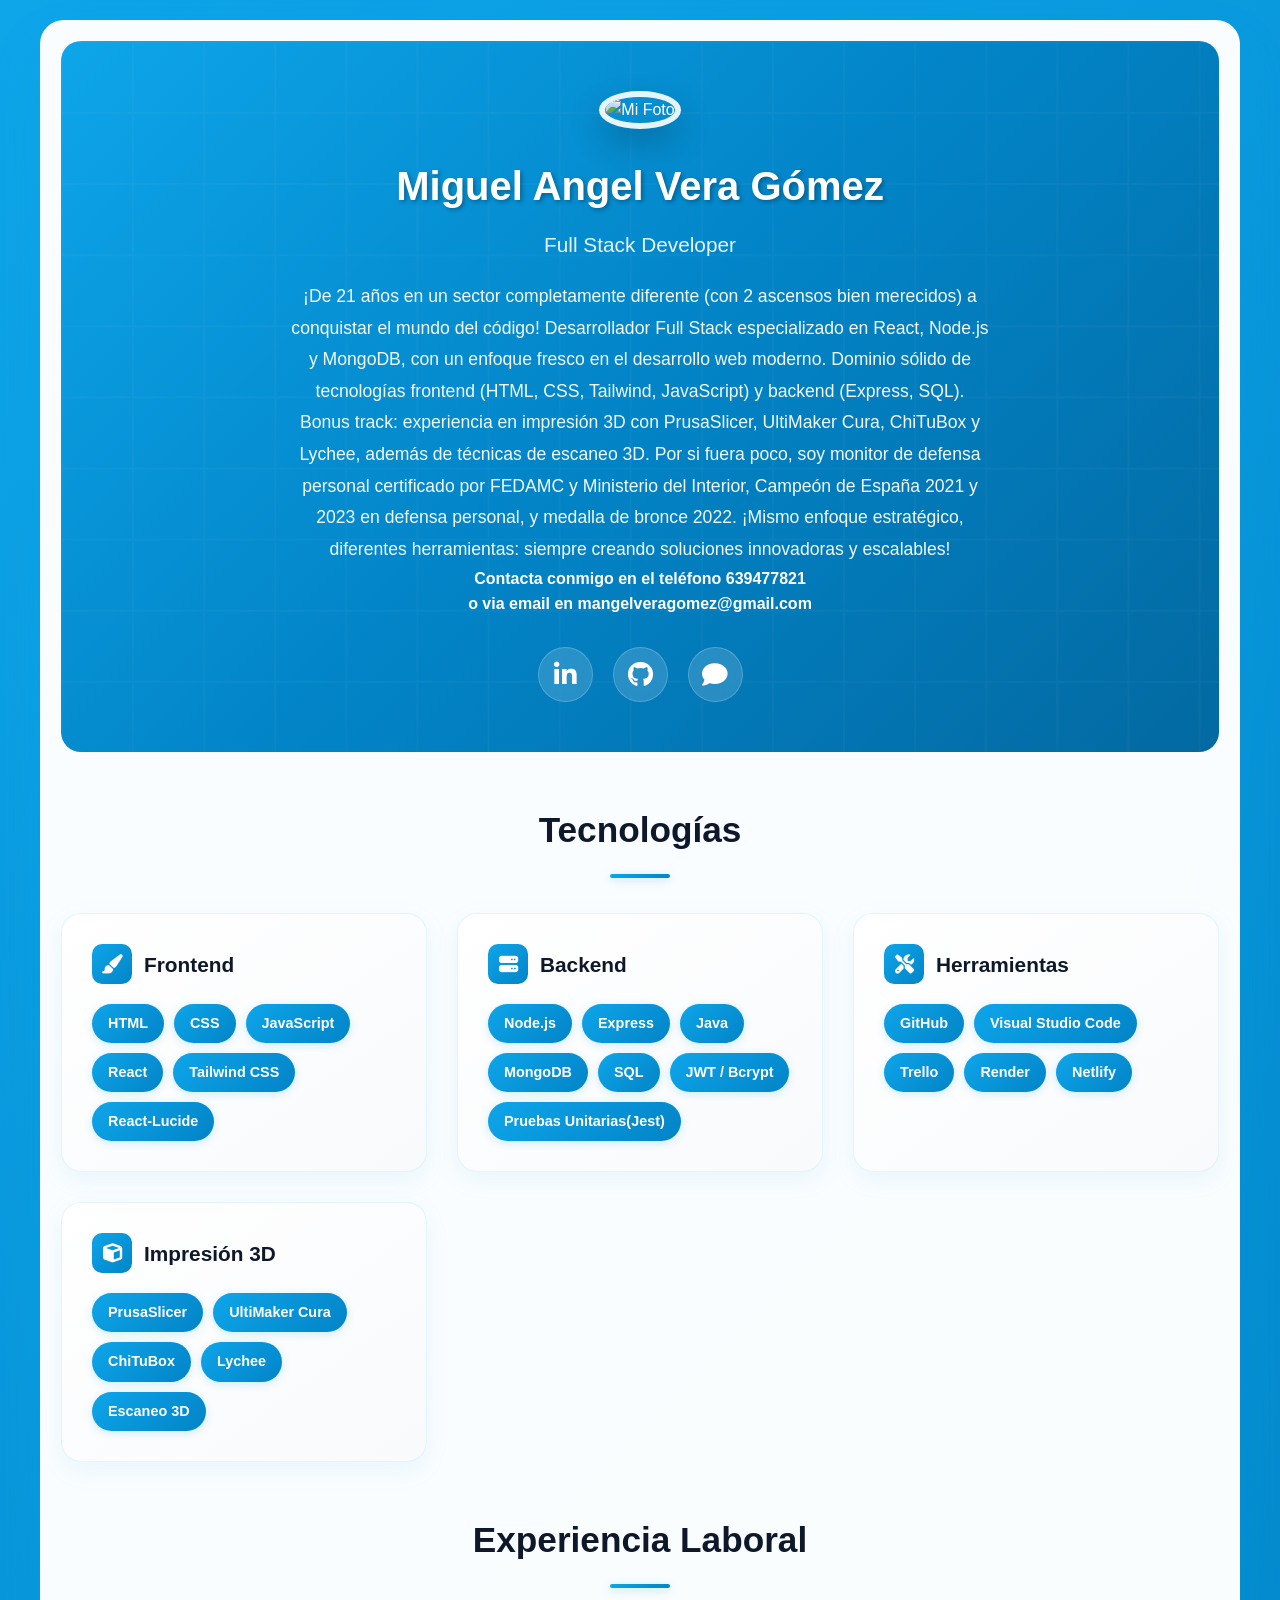
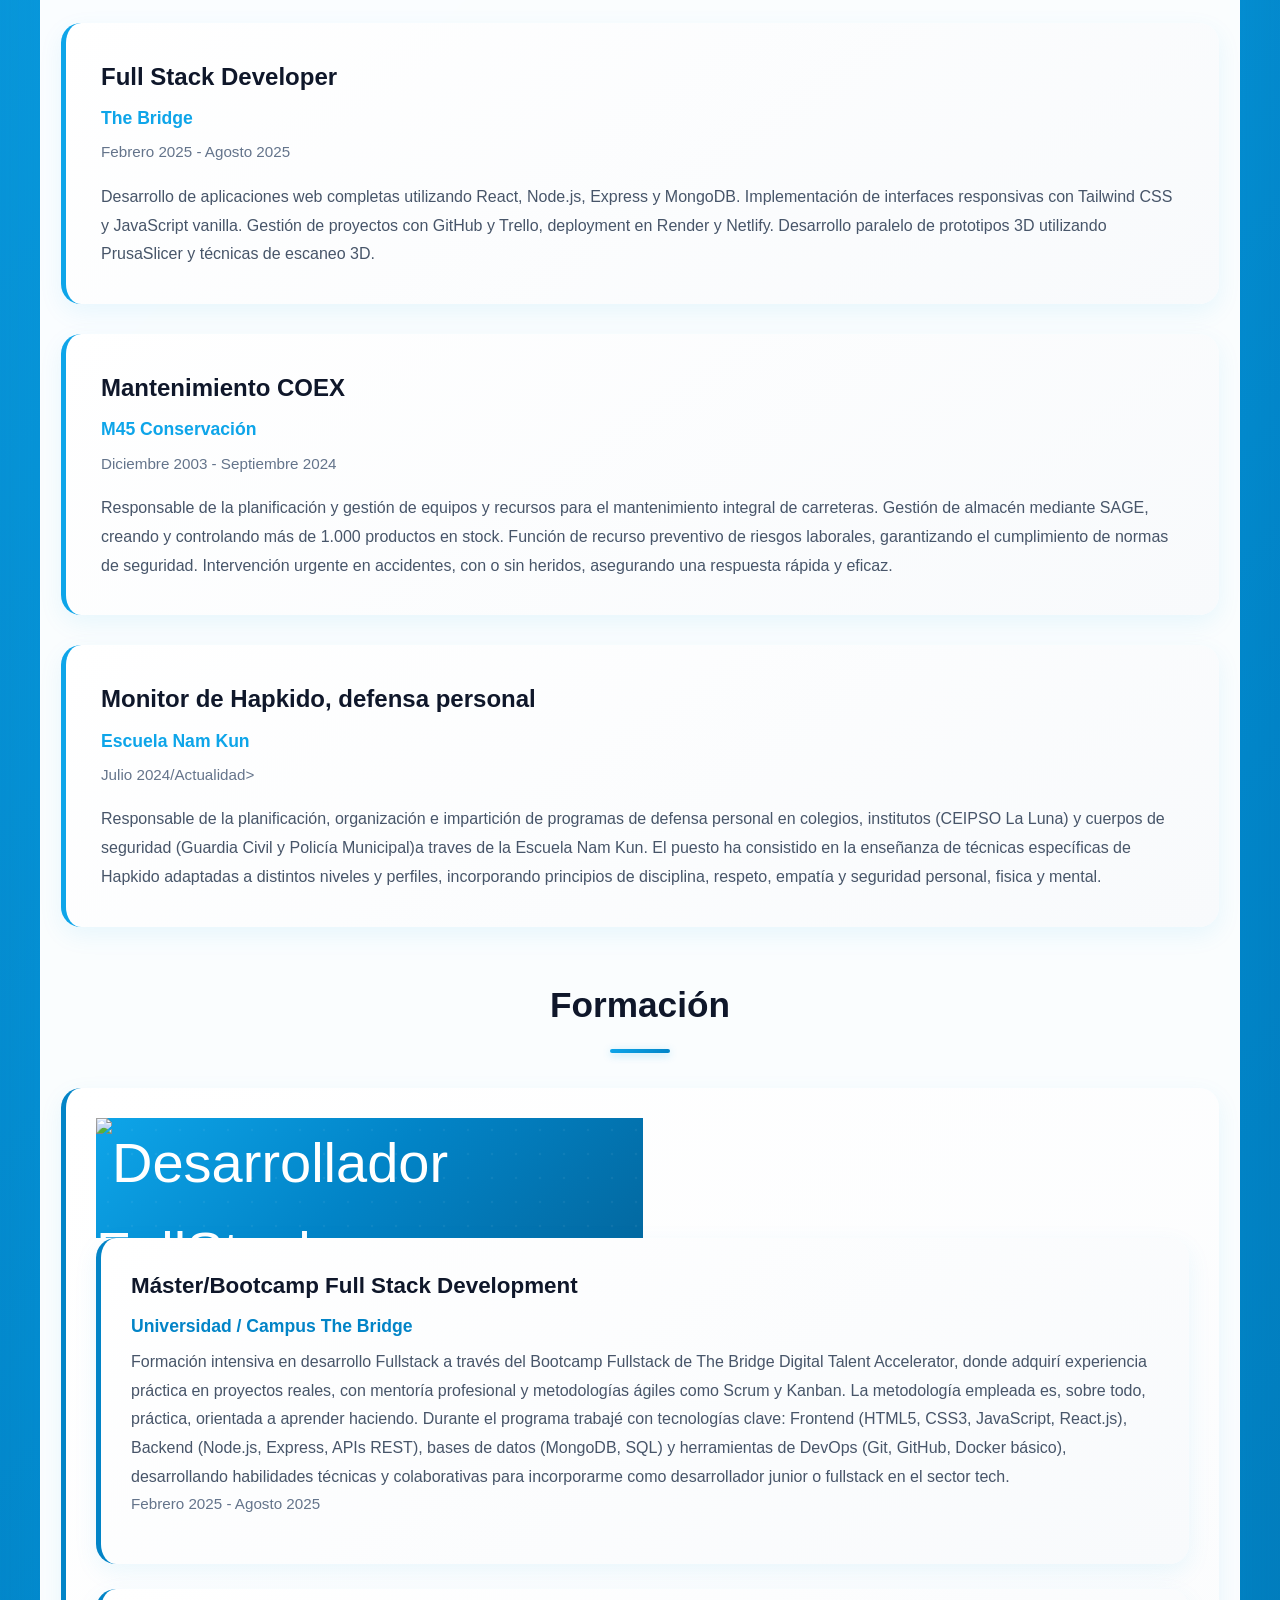
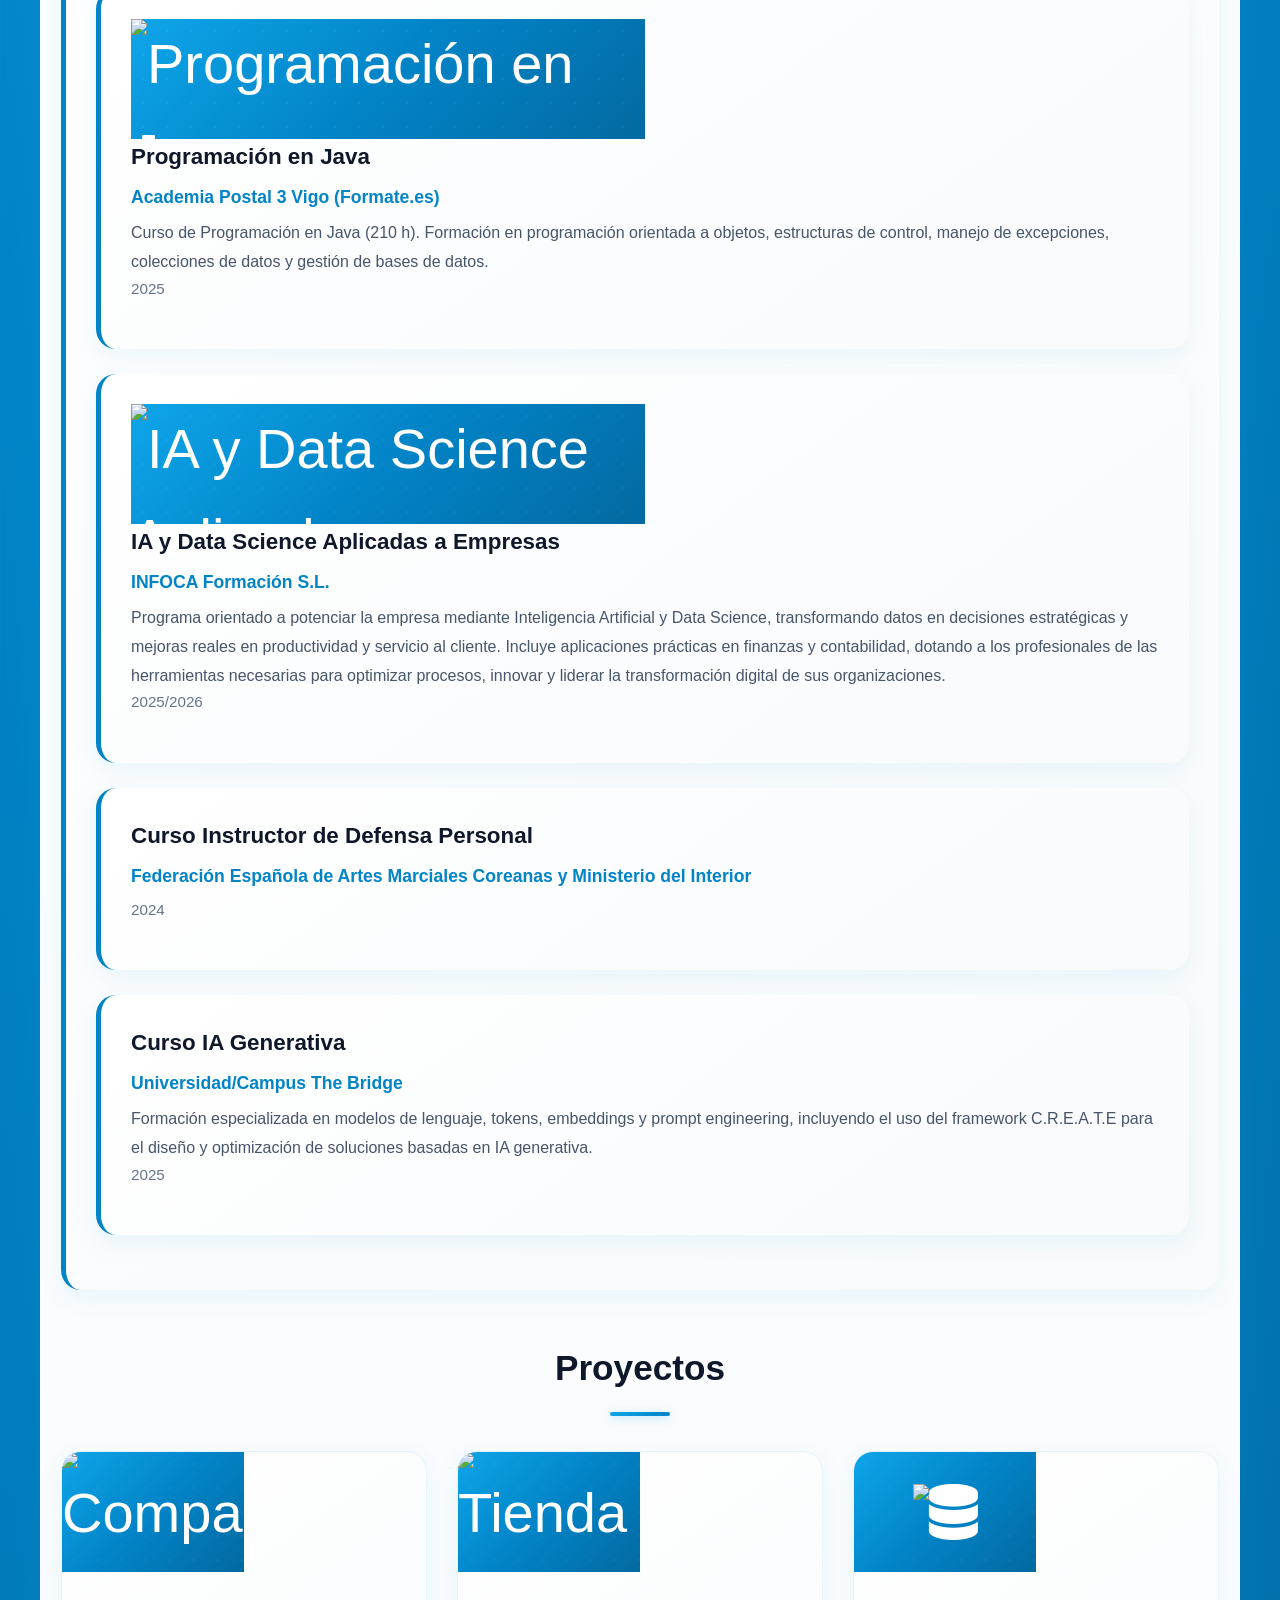
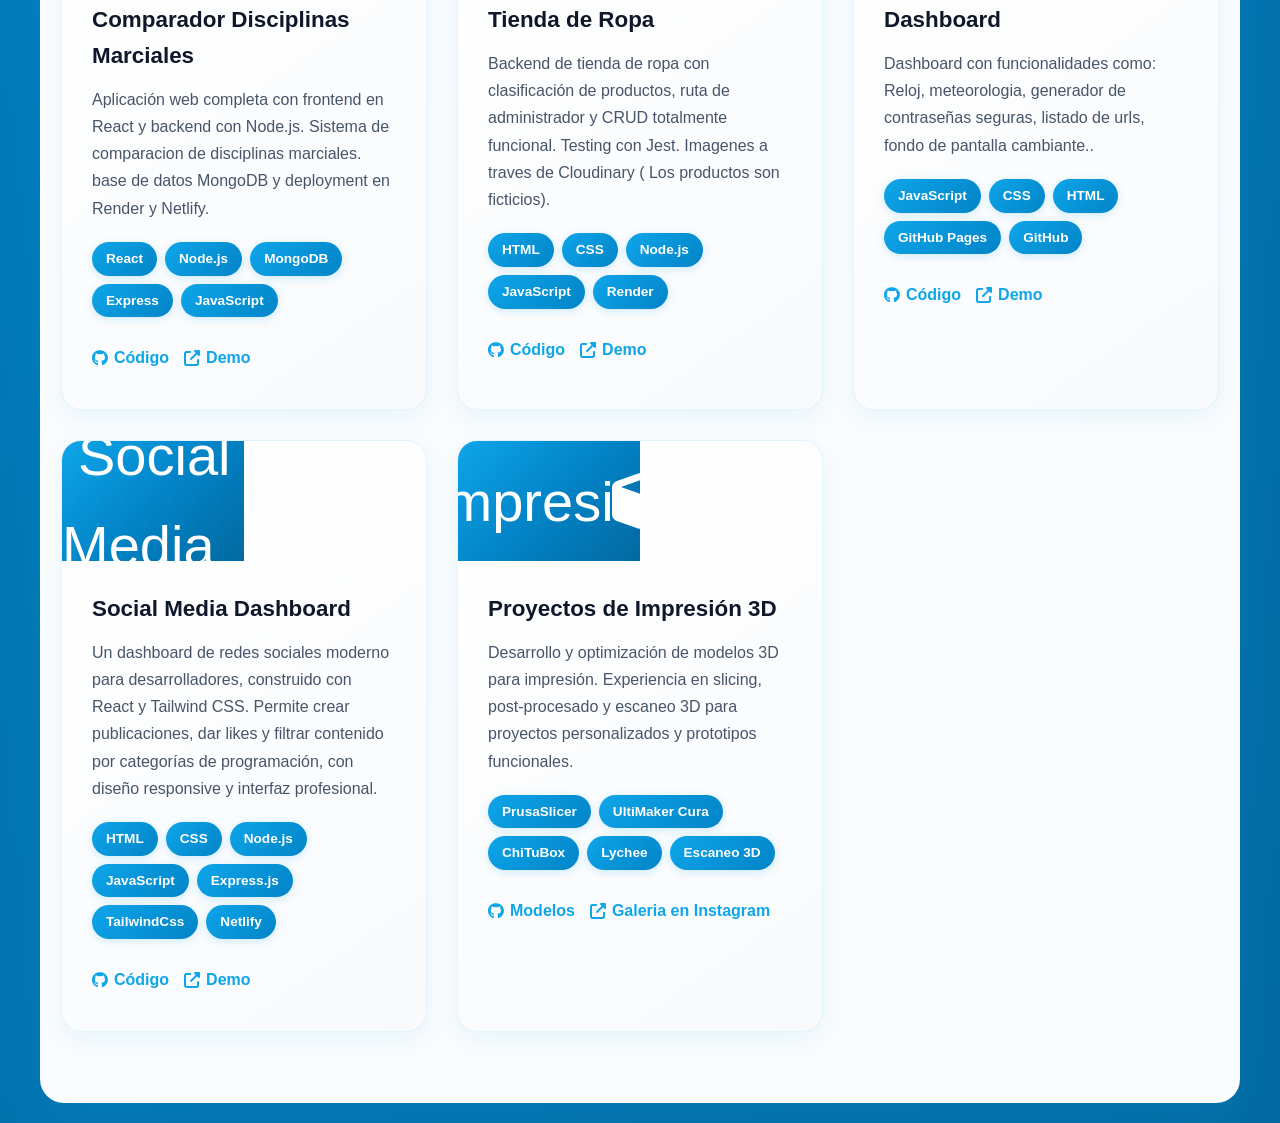
==== index.html @ cacbc649 "imagen" ====
<!DOCTYPE html>
<html lang="es">
<head>
    <meta charset="UTF-8">
    <meta name="viewport" content="width=device-width, initial-scale=1.0">
    <title>Mi Portfolio - Full Stack Developer</title>
    <link href="https://cdnjs.cloudflare.com/ajax/libs/font-awesome/6.4.0/css/all.min.css" rel="stylesheet">
    <style>
        /* ========== ESTILOS GENERALES ========== */
        * {
            margin: 0;
            padding: 0;
            box-sizing: border-box;
        }

        body {
            font-family: 'Inter', 'Segoe UI', Tahoma, Geneva, Verdana, sans-serif;
            line-height: 1.6;
            color: #1e293b;
            background: linear-gradient(135deg, #0ea5e9 0%, #0284c7 50%, #0369a1 100%);
            min-height: 100vh;
        }

        /* ========== CONTENEDOR PRINCIPAL ========== */
        .container {
            max-width: 1200px;
            margin: 0 auto;
            padding: 20px;
            background: rgba(255, 255, 255, 0.98);
            backdrop-filter: blur(20px);
            border-radius: 24px;
            box-shadow: 0 25px 50px rgba(14, 165, 233, 0.15);
            margin-top: 20px;
            margin-bottom: 20px;
            border: 1px solid rgba(255, 255, 255, 0.2);
        }

        /* ========== SECCIÓN DATOS PERSONALES ========== */
        .header-section {
            text-align: center;
            padding: 50px 30px;
            background: linear-gradient(135deg, #0ea5e9 0%, #0284c7 50%, #0369a1 100%);
            border-radius: 20px;
            margin-bottom: 50px;
            color: white;
            position: relative;
            overflow: hidden;
        }

        .header-section::before {
            content: '';
            position: absolute;
            top: 0;
            left: 0;
            right: 0;
            bottom: 0;
            background: url('data:image/svg+xml,<svg xmlns="http://www.w3.org/2000/svg" viewBox="0 0 100 100"><defs><pattern id="grid" width="10" height="10" patternUnits="userSpaceOnUse"><path d="M 10 0 L 0 0 0 10" fill="none" stroke="rgba(255,255,255,0.1)" stroke-width="0.5"/></pattern></defs><rect width="100" height="100" fill="url(%23grid)"/></svg>');
            opacity: 0.3;
        }

        .header-section > * {
            position: relative;
            z-index: 1;
        }

        .profile-photo {
            width: 160px;
            height: 160px;
            border-radius: 50%;
            border: 6px solid rgba(255, 255, 255, 0.9);
            object-fit: cover;
            margin-bottom: 25px;
            box-shadow: 0 15px 35px rgba(0, 0, 0, 0.2);
            transition: all 0.4s ease;
        }

        .profile-photo:hover {
            transform: scale(1.05);
            border-color: rgba(255, 255, 255, 1);
        }

        .name {
            font-size: 2.5rem;
            font-weight: 700;
            margin-bottom: 10px;
            text-shadow: 2px 2px 4px rgba(0, 0, 0, 0.3);
        }

        .profession {
            font-size: 1.3rem;
            margin-bottom: 20px;
            opacity: 0.9;
        }

        .about-me {
            max-width: 700px;
            margin: 0 auto;
            font-size: 1.1rem;
            line-height: 1.8;
            opacity: 0.95;
        }

        /* ========== ENLACES SOCIALES ========== */
        .social-links {
            margin-top: 30px;
            display: flex;
            justify-content: center;
            gap: 20px;
        }

        .social-link {
            display: inline-flex;
            align-items: center;
            justify-content: center;
            width: 55px;
            height: 55px;
            background: rgba(255, 255, 255, 0.15);
            backdrop-filter: blur(10px);
            border: 1px solid rgba(255, 255, 255, 0.2);
            border-radius: 50%;
            color: white;
            text-decoration: none;
            font-size: 1.6rem;
            transition: all 0.4s cubic-bezier(0.4, 0, 0.2, 1);
        }

        .social-link:hover {
            background: rgba(255, 255, 255, 0.25);
            transform: translateY(-8px) scale(1.1);
            box-shadow: 0 10px 25px rgba(0, 0, 0, 0.2);
        }

        /* ========== SECCIONES GENERALES ========== */
        .section {
            margin-bottom: 50px;
        }

        .section-title {
            font-size: 2.2rem;
            font-weight: 700;
            color: #0f172a;
            margin-bottom: 35px;
            text-align: center;
            position: relative;
            padding-bottom: 20px;
        }

        .section-title::after {
            content: '';
            position: absolute;
            bottom: 0;
            left: 50%;
            transform: translateX(-50%);
            width: 60px;
            height: 4px;
            background: linear-gradient(135deg, #0ea5e9 0%, #0284c7 100%);
            border-radius: 2px;
            box-shadow: 0 2px 8px rgba(14, 165, 233, 0.3);
        }

        /* ========== TECNOLOGÍAS ========== */
        .tech-categories {
            display: grid;
            grid-template-columns: repeat(auto-fit, minmax(280px, 1fr));
            gap: 30px;
            margin-bottom: 30px;
        }

        .tech-category {
            background: linear-gradient(145deg, #ffffff 0%, #f8fafc 100%);
            border-radius: 20px;
            padding: 30px;
            box-shadow: 0 8px 25px rgba(14, 165, 233, 0.08);
            transition: all 0.4s cubic-bezier(0.4, 0, 0.2, 1);
            border: 1px solid rgba(14, 165, 233, 0.1);
        }

        .tech-category:hover {
            transform: translateY(-8px);
            box-shadow: 0 20px 40px rgba(14, 165, 233, 0.15);
            border-color: rgba(14, 165, 233, 0.2);
        }

        .tech-category-title {
            font-size: 1.3rem;
            font-weight: 700;
            color: #0f172a;
            margin-bottom: 20px;
            display: flex;
            align-items: center;
            gap: 12px;
        }

        .tech-category-icon {
            width: 40px;
            height: 40px;
            background: linear-gradient(135deg, #0ea5e9 0%, #0284c7 100%);
            border-radius: 10px;
            display: flex;
            align-items: center;
            justify-content: center;
            color: white;
            font-size: 1.2rem;
        }

        .tech-list {
            display: flex;
            flex-wrap: wrap;
            gap: 10px;
        }

        .tech-item {
            background: linear-gradient(135deg, #0ea5e9 0%, #0284c7 100%);
            color: white;
            padding: 8px 16px;
            border-radius: 20px;
            font-size: 0.9rem;
            font-weight: 600;
            box-shadow: 0 2px 8px rgba(14, 165, 233, 0.2);
            transition: all 0.3s ease;
        }

        .tech-item:hover {
            transform: translateY(-2px);
            box-shadow: 0 4px 12px rgba(14, 165, 233, 0.3);
        }

        /* ========== EXPERIENCIA LABORAL ========== */
        .experience-item {
            background: linear-gradient(145deg, #ffffff 0%, #f8fafc 100%);
            padding: 35px;
            border-radius: 20px;
            box-shadow: 0 8px 25px rgba(14, 165, 233, 0.08);
            margin-bottom: 30px;
            border-left: 5px solid #0ea5e9;
            transition: all 0.4s cubic-bezier(0.4, 0, 0.2, 1);
            position: relative;
            overflow: hidden;
        }

        .experience-item::before {
            content: '';
            position: absolute;
            top: 0;
            left: 0;
            width: 100%;
            height: 2px;
            background: linear-gradient(90deg, #0ea5e9, #0284c7, #0369a1);
            opacity: 0;
            transition: opacity 0.4s ease;
        }

        .experience-item:hover {
            transform: translateY(-8px);
            box-shadow: 0 20px 40px rgba(14, 165, 233, 0.15);
            border-left-color: #0284c7;
        }

        .experience-item:hover::before {
            opacity: 1;
        }

        .job-title {
            font-size: 1.5rem;
            font-weight: 700;
            color: #0f172a;
            margin-bottom: 8px;
        }

        .company {
            font-size: 1.1rem;
            color: #0ea5e9;
            font-weight: 600;
            margin-bottom: 8px;
        }

        .period {
            color: #64748b;
            font-size: 0.95rem;
            margin-bottom: 18px;
            font-weight: 500;
        }

        .job-description {
            color: #475569;
            line-height: 1.8;
            font-size: 1rem;
        }

        /* ========== FORMACIÓN ========== */
        .education-item {
            background: linear-gradient(145deg, #ffffff 0%, #f8fafc 100%);
            padding: 30px;
            border-radius: 20px;
            box-shadow: 0 8px 25px rgba(14, 165, 233, 0.08);
            margin-bottom: 25px;
            border-left: 5px solid #0284c7;
            transition: all 0.4s cubic-bezier(0.4, 0, 0.2, 1);
            position: relative;
            overflow: hidden;
        }

        .education-item::before {
            content: '';
            position: absolute;
            top: 0;
            left: 0;
            width: 100%;
            height: 2px;
            background: linear-gradient(90deg, #0284c7, #0369a1, #075985);
            opacity: 0;
            transition: opacity 0.4s ease;
        }

        .education-item:hover {
            transform: translateY(-6px);
            box-shadow: 0 16px 35px rgba(14, 165, 233, 0.12);
            border-left-color: #0369a1;
        }

        .education-item:hover::before {
            opacity: 1;
        }

        .degree {
            font-size: 1.4rem;
            font-weight: 700;
            color: #0f172a;
            margin-bottom: 8px;
        }

        .institution {
            font-size: 1.1rem;
            color: #0284c7;
            font-weight: 600;
            margin-bottom: 8px;
        }

        /* ========== PROYECTOS ========== */
        .projects-grid {
            display: grid;
            grid-template-columns: repeat(auto-fit, minmax(300px, 1fr));
            gap: 30px;
        }

        .project-card {
            background: linear-gradient(145deg, #ffffff 0%, #f8fafc 100%);
            border-radius: 20px;
            overflow: hidden;
            box-shadow: 0 8px 25px rgba(14, 165, 233, 0.08);
            transition: all 0.4s cubic-bezier(0.4, 0, 0.2, 1);
            border: 1px solid rgba(14, 165, 233, 0.1);
        }

        .project-card:hover {
            transform: translateY(-12px) scale(1.02);
            box-shadow: 0 25px 50px rgba(14, 165, 233, 0.2);
            border-color: rgba(14, 165, 233, 0.2);
        }

        .project-image {
            width: 50%;
            height: 120px;
            background: linear-gradient(135deg, #0ea5e9 0%, #0284c7 50%, #0369a1 100%);
            display: flex;
            align-items: center;
            justify-content: center;
            font-size: 3.5rem;
            color: white;
            position: relative;
            overflow: hidden;
        }

        .project-image::before {
            content: '';
            position: absolute;
            top: 0;
            left: 0;
            right: 0;
            bottom: 0;
            background: url('data:image/svg+xml,<svg xmlns="http://www.w3.org/2000/svg" viewBox="0 0 100 100"><defs><pattern id="dots" width="20" height="20" patternUnits="userSpaceOnUse"><circle cx="10" cy="10" r="1" fill="rgba(255,255,255,0.1)"/></pattern></defs><rect width="100" height="100" fill="url(%23dots)"/></svg>');
            opacity: 0.5;
        }

        .project-image i {
            position: relative;
            z-index: 1;
        }

        .project-content {
            padding: 30px;
        }

        .project-title {
            font-size: 1.4rem;
            font-weight: 700;
            color: #0f172a;
            margin-bottom: 12px;
        }

        .project-description {
            color: #475569;
            line-height: 1.7;
            margin-bottom: 20px;
            font-size: 1rem;
        }

        .project-tech {
            display: flex;
            flex-wrap: wrap;
            gap: 8px;
            margin-bottom: 20px;
        }

        .tech-tag {
            background: linear-gradient(135deg, #0ea5e9 0%, #0284c7 100%);
            color: white;
            padding: 6px 14px;
            border-radius: 20px;
            font-size: 0.85rem;
            font-weight: 600;
            box-shadow: 0 2px 8px rgba(14, 165, 233, 0.2);
            transition: all 0.3s ease;
        }

        .tech-tag:hover {
            transform: translateY(-2px);
            box-shadow: 0 4px 12px rgba(14, 165, 233, 0.3);
        }

        .project-links {
            display: flex;
            gap: 15px;
        }

        .project-link {
            color: #0ea5e9;
            text-decoration: none;
            font-weight: 600;
            display: flex;
            align-items: center;
            gap: 6px;
            transition: all 0.3s ease;
            padding: 8px 0;
        }

        .project-link:hover {
            color: #0284c7;
            transform: translateX(4px);
        }
        .project-img {
            width: 100%;
            height: 100%;
            object-fit: cover;
            transition: all 0.4s ease;
        }

        .project-card:hover .project-img {
            transform: scale(1.05);
        }

        /* ========== RESPONSIVE ========== */
        @media (max-width: 768px) {
            .container {
                margin: 10px;
                padding: 15px;
            }

            .name {
                font-size: 2rem;
            }

            .profession {
                font-size: 1.1rem;
            }

            .about-me {
                font-size: 1rem;
            }

            .social-links {
                flex-wrap: wrap;
            }

            .projects-grid {
                grid-template-columns: 1fr;
            }

            .tech-categories {
                grid-template-columns: 1fr;
            }
        }
    </style>
</head>
<body>
    <div class="container">
        <!-- ========== SECCIÓN DATOS PERSONALES ========== -->
        <header class="header-section">
            <!-- AQUÍ CAMBIAS LA URL DE CLOUDINARY POR LA DE TU FOTO -->
            <img src="https://res.cloudinary.com/dchedntcz/image/upload/v1768826283/FOTO_CV_q2miwy.jpg" alt="Mi Foto" class="profile-photo">
            
            <!-- AQUÍ CAMBIAS TU NOMBRE -->
            <h1 class="name">Miguel Angel Vera Gómez</h1>
            
            <!-- AQUÍ CAMBIAS TU PROFESIÓN -->
            <p class="profession">Full Stack Developer</p>
            
            <!-- AQUÍ CAMBIAS TU DESCRIPCIÓN PERSONAL -->
            <p class="about-me">
               ¡De 21 años en un sector completamente diferente (con 2 ascensos bien merecidos) a conquistar el mundo del código! Desarrollador Full Stack especializado en React, Node.js y MongoDB,
               con un enfoque fresco en el desarrollo web moderno. Dominio sólido de tecnologías frontend (HTML, CSS, Tailwind, JavaScript) y backend (Express, SQL). 
               Bonus track: experiencia en impresión 3D con PrusaSlicer, UltiMaker Cura, ChiTuBox y Lychee, además de técnicas de escaneo 3D. 
               Por si fuera poco, soy monitor de defensa personal certificado por FEDAMC y Ministerio del Interior, Campeón de España 2021 y 2023 en defensa personal, y medalla de bronce 2022. 
               ¡Mismo enfoque estratégico, diferentes herramientas: siempre creando soluciones innovadoras y escalables!
            </p>
            <p> <b>Contacta conmigo en el teléfono 639477821</b></p>
            <p><b>o via email en mangelveragomez@gmail.com</b></p>

            

            <!-- ENLACES SOCIALES - CAMBIAR POR TUS URLS -->
            <div class="social-links">
                <a href="https://www.linkedin.com/in/miguel-angel-vera-gomez-63a776101/" class="social-link" target="_blank" title="LinkedIn">
                    <i class="fab fa-linkedin-in"></i>
                </a>
                <a href="https://github.com/MAVGDev" class="social-link" target="_blank" title="GitHub">
                    <i class="fab fa-github"></i>
                </a>             
                
            <!-- Botón para abrir el modal -->
                <a href="javascript:void(0);" onclick="openModal()" class="social-link" title="Formulario de contacto">
    <i class="fas fa-comment"></i>
                </a>    
            </div>
        </header>

        <!-- ========== TECNOLOGÍAS ========== -->
        <section class="section">
            <h2 class="section-title">Tecnologías</h2>
            
            <div class="tech-categories">
                <!-- FRONTEND -->
                <div class="tech-category">
                    <h3 class="tech-category-title">
                        <div class="tech-category-icon">
                            <i class="fas fa-paint-brush"></i>
                        </div>
                        Frontend
                    </h3>
                    <div class="tech-list">
                        <span class="tech-item">HTML</span>
                        <span class="tech-item">CSS</span>
                        <span class="tech-item">JavaScript</span>
                        <span class="tech-item">React</span>
                        <span class="tech-item">Tailwind CSS</span>
                        <span class="tech-item">React-Lucide</span>
                    </div>
                </div>

                <!-- BACKEND -->
                <div class="tech-category">
                    <h3 class="tech-category-title">
                        <div class="tech-category-icon">
                            <i class="fas fa-server"></i>
                        </div>
                        Backend
                    </h3>
                    <div class="tech-list">
                        <span class="tech-item">Node.js</span>
                        <span class="tech-item">Express</span>
                        <span class="tech-item">Java</span>
                        <span class="tech-item">MongoDB</span>
                        <span class="tech-item">SQL</span>
                        <span class="tech-item">JWT / Bcrypt</span>
                        <span class="tech-item">Pruebas Unitarias(Jest)</span>                    
                    </div>
                </div>

                <!-- HERRAMIENTAS -->
                <div class="tech-category">
                    <h3 class="tech-category-title">
                        <div class="tech-category-icon">
                            <i class="fas fa-tools"></i>
                        </div>
                        Herramientas
                    </h3>
                    <div class="tech-list">
                        <span class="tech-item">GitHub</span>
                        <span class="tech-item">Visual Studio Code</span>
                        <span class="tech-item">Trello</span>
                        <span class="tech-item">Render</span>
                        <span class="tech-item">Netlify</span>
                    </div>
                </div>

                <!-- IMPRESIÓN 3D -->
                <div class="tech-category">
                    <h3 class="tech-category-title">
                        <div class="tech-category-icon">
                            <i class="fas fa-cube"></i>
                        </div>
                        Impresión 3D
                    </h3>
                    <div class="tech-list">
                        <span class="tech-item">PrusaSlicer</span>
                        <span class="tech-item">UltiMaker Cura</span>
                        <span class="tech-item">ChiTuBox</span>
                        <span class="tech-item">Lychee</span>
                        <span class="tech-item">Escaneo 3D</span>
                    </div>
                </div>
            </div>
        </section>

        <!-- ========== EXPERIENCIA LABORAL ========== -->
        <section class="section">
            <h2 class="section-title">Experiencia Laboral</h2>
            
            <!-- EXPERIENCIA 1 - DUPLICAR ESTE BLOQUE PARA MÁS EXPERIENCIAS -->
            <div class="experience-item">
                <h3 class="job-title">Full Stack Developer</h3>
                <p class="company">The Bridge </p>
                <p class="period">Febrero 2025 - Agosto 2025</p>
                <p class="job-description">
                    Desarrollo de aplicaciones web completas utilizando React, Node.js, Express y MongoDB. 
                    Implementación de interfaces responsivas con Tailwind CSS y JavaScript vanilla. 
                    Gestión de proyectos con GitHub y Trello, deployment en Render y Netlify. 
                    Desarrollo paralelo de prototipos 3D utilizando PrusaSlicer y técnicas de escaneo 3D.
                </p>
            </div>

            <!-- EXPERIENCIA 2 -->
            <div class="experience-item">
                <h3 class="job-title">Mantenimiento COEX</h3>
                <p class="company">M45 Conservación</p>
                <p class="period">Diciembre 2003 - Septiembre 2024</p>
                <p class="job-description">
                    Responsable de la planificación y gestión de equipos y recursos para el mantenimiento integral de carreteras. Gestión de almacén mediante SAGE, creando y controlando más de 1.000 productos en stock. Función de recurso preventivo de riesgos laborales, garantizando el cumplimiento de normas de seguridad. Intervención urgente en accidentes, con o sin heridos, asegurando una respuesta rápida y eficaz.
                </p>
            </div>
            <!--EXPERIENCIA 3-->
            <div class="experience-item">
                <h3 class="job-title">Monitor de Hapkido, defensa personal</h3>
                <p class="company">Escuela Nam Kun</p>
                <p class="period">Julio 2024/Actualidad></p>
                <p class="job-description">Responsable de la planificación, organización e impartición de programas de defensa personal en colegios, institutos (CEIPSO La Luna) y cuerpos de seguridad (Guardia Civil y Policía Municipal)a traves de la Escuela Nam Kun. El puesto ha consistido en la enseñanza de técnicas específicas de Hapkido adaptadas a distintos niveles y perfiles, incorporando principios de disciplina, respeto, empatía y seguridad personal, fisica y mental.
            </div>
        </section>

        <!-- ========== FORMACIÓN ========== -->
        <section class="section">
            <h2 class="section-title">Formación</h2>
            
            <!-- FORMACIÓN 1 - DUPLICAR PARA MÁS TÍTULOS -->
             <div class="education-item">
                 <div class="project-image">
                 <img src="https://res.cloudinary.com/dchedntcz/image/upload/v1767878708/titulo_fullstack_r6wybk.png"
                 alt="Desarrollador FullStack"                
                 class="project-img">
            </div>  
            <div class="education-item">
                <h3 class="degree">Máster/Bootcamp Full Stack Development</h3>
                <p class="institution">Universidad / Campus The Bridge</p>
                <p class="job-description">Formación intensiva en desarrollo Fullstack a través del Bootcamp Fullstack de The Bridge Digital Talent Accelerator, donde adquirí experiencia práctica en proyectos reales, con mentoría profesional y metodologías ágiles como Scrum y Kanban. La metodología empleada es, sobre todo, práctica, orientada a aprender haciendo. Durante el programa trabajé con tecnologías clave: Frontend (HTML5, CSS3, JavaScript, React.js), Backend (Node.js, Express, APIs REST), bases de datos (MongoDB, SQL) y herramientas de DevOps (Git, GitHub, Docker básico), desarrollando habilidades técnicas y colaborativas para incorporarme como desarrollador junior o fullstack en el sector tech.</p>
                <p class="period">Febrero 2025 - Agosto 2025</p>
            </div>

            <!-- FORMACIÓN 2 -->
             <div class="education-item">
                 <div class="project-image">
                 <img src="https://res.cloudinary.com/dchedntcz/image/upload/v1767878237/titulo_java_fapoux.jpg"
                 alt="Programación en Java"
                 class="project-img">
             </div>
                <h3 class="degree">Programación en Java</h3>
                 <p class="institution">Academia Postal 3 Vigo (Formate.es)</p>
                 <p class="job-description">
                 Curso de Programación en Java (210 h). Formación en programación orientada a objetos,
                 estructuras de control, manejo de excepciones, colecciones de datos y gestión de bases de datos.
                </p>
                <p class="period">2025</p>
             </div>   
            <!-- FORMACIÓN 3 -->
             <div class="education-item">
                 <div class="project-image">
                 <img src="https://res.cloudinary.com/dchedntcz/image/upload/v1768825150/diploma_IA_que9lb.png"
                 alt="IA y Data Science Aplicadas a Empresas"
                 class="project-img">
             </div>
                <h3 class="degree">IA y Data Science Aplicadas a Empresas</h3>
                 <p class="institution">INFOCA Formación S.L.</p>
                 <p class="job-description">
                 Programa orientado a potenciar la empresa mediante Inteligencia Artificial y Data Science, transformando datos en decisiones estratégicas
                y mejoras reales en productividad y servicio al cliente. Incluye aplicaciones prácticas en finanzas y contabilidad, dotando a los profesionales de las herramientas necesarias para optimizar procesos, 
                innovar y liderar la transformación digital de sus organizaciones.
                </p>
                <p class="period">2025/2026</p>
             </div>   
            <!-- FORMACIÓN 4 -->
            <div class="education-item">
                <h3 class="degree">Curso Instructor de Defensa Personal</h3>
                <p class="institution">Federación Española de Artes Marciales Coreanas y Ministerio del Interior </p>
                <p class="period">2024</p>
            </div>
            <!-- FORMACIÓN 5 -->
             <div class="education-item">
                <h3 class="degree">Curso IA Generativa</h3>
                <p class="institution">Universidad/Campus The Bridge</p>
                <p class="job-description">Formación especializada en modelos de lenguaje, tokens, embeddings y prompt engineering, incluyendo el uso del framework C.R.E.A.T.E para el diseño y optimización de soluciones basadas en IA generativa.</p>
                <p class="period">2025</p>
             </div>

        
        </section>

        <!-- ========== PROYECTOS ========== -->
        <section class="section">
            <h2 class="section-title">Proyectos</h2>
            
            <div class="projects-grid">
                <!-- PROYECTO 1 - DUPLICAR ESTE BLOQUE PARA MÁS PROYECTOS -->
                <div class="project-card">
                    <div class="project-image">
                        <img src="https://res.cloudinary.com/dchedntcz/image/upload/v1755087579/comparador_ypye84.png"
                        alt="Comparador artes marciales"
                        class="project-img">
                    </div>
                    <div class="project-content">
                        <h3 class="project-title">Comparador Disciplinas Marciales</h3>
                        <p class="project-description">
                            Aplicación web completa con frontend en React y backend con Node.js. 
                            Sistema de comparacion de disciplinas marciales. base de datos MongoDB y deployment en Render y Netlify.
                        </p>
                        <div class="project-tech">
                            <span class="tech-tag">React</span>
                            <span class="tech-tag">Node.js</span>
                            <span class="tech-tag">MongoDB</span>
                            <span class="tech-tag">Express</span>
                            <span class="tech-tag">JavaScript</span>
                        </div>
                        <div class="project-links">
                            <a href="https://github.com/MAVGDev/artes-marciales-frontend.git" class="project-link" target="_blank">
                                <i class="fab fa-github"></i> Código
                            </a>
                            <a href="https://artesmarcialescomparator.netlify.app/" class="project-link" target="_blank">
                                <i class="fas fa-external-link-alt"></i> Demo
                            </a>
                        </div>
                    </div>
                </div>

                <!-- PROYECTO 2 -->
                <div class="project-card">
                    <div class="project-image">
                        <img src="https://res.cloudinary.com/dchedntcz/image/upload/v1755087122/tienda_ropa_tjw10h.png"
                        alt=" Tienda de Ropa"
                        class="project-img">
                    </div>
                    <div class="project-content">
                        <h3 class="project-title">Tienda de Ropa </h3>
                        <p class="project-description">
                            Backend de tienda de ropa con clasificación de productos, ruta de administrador y CRUD totalmente funcional. Testing con Jest. Imagenes a traves de Cloudinary ( Los productos son ficticios).
                        </p>
                        <div class="project-tech">
                            <span class="tech-tag">HTML</span>
                            <span class="tech-tag">CSS</span>
                            <span class="tech-tag">Node.js</span>
                            <span class="tech-tag">JavaScript</span>
                            <span class="tech-tag">Render</span>
                        </div>
                        <div class="project-links">
                            <a href="https://github.com/MAVGDev/Tienda-Ropa.git" class="project-link" target="_blank">
                                <i class="fab fa-github"></i> Código
                            </a>
                            <a href="https://tienda-ropa-2.onrender.com" class="project-link" target="_blank">
                                <i class="fas fa-external-link-alt"></i> Demo
                            </a>
                        </div>
                    </div>
                </div>

                <!-- PROYECTO 3 -->
                <div class="project-card">
                    <div class="project-image">
                        <img src="https://res.cloudinary.com/dchedntcz/image/upload/v1756908685/dashboard_lfr2so.jpg"
                        
                        <i class="fas fa-database"></i>
                    </div>
                    <div class="project-content">
                        <h3 class="project-title">Dashboard</h3>
                        <p class="project-description">
                            Dashboard con funcionalidades como: Reloj, meteorologia, generador de contraseñas seguras, listado de urls, fondo de pantalla cambiante..
                        </p>
                        <div class="project-tech">
                            <span class="tech-tag">JavaScript</span>
                            <span class="tech-tag">CSS</span>
                            <span class="tech-tag">HTML</span>
                            <span class="tech-tag">GitHub Pages</span>
                            <span class="tech-tag">GitHub</span>
                        </div>
                        <div class="project-links">
                            <a href="https://github.com/MAVGDev/Dashboard.git" class="project-link" target="_blank">
                                <i class="fab fa-github"></i> Código
                            </a>
                            <a href="https://mavgdev.github.io/Dashboard/" class="project-link" target="_blank">
                                <i class="fas fa-external-link-alt"></i> Demo
                            </a>
                        </div>
                    </div>
                </div>

                <!-- PROYECTO 4 -->
                <div class="project-card">
                    <div class="project-image">
                        <img src="https://res.cloudinary.com/dchedntcz/image/upload/v1763382910/socialmedia_je0epz.jpg"
                        alt=" Social Media"project-img">
                    </div>
                    <div class="project-content">
                        <h3 class="project-title">Social Media Dashboard </h3>
                        <p class="project-description">
                            Un dashboard de redes sociales moderno para desarrolladores, construido con React y Tailwind CSS. Permite crear publicaciones, dar likes y filtrar contenido por categorías de programación, con diseño responsive y interfaz profesional.
                        </p>
                        <div class="project-tech">
                            <span class="tech-tag">HTML</span>
                            <span class="tech-tag">CSS</span>
                            <span class="tech-tag">Node.js</span>                            
                            <span class="tech-tag">JavaScript</span>
                            <span class="tech-tag">Express.js</span>
                            <span class="tech-tag">TailwindCss</span>
                            <span class="tech-tag">Netlify</span>
                        </div>
                        <div class="project-links">
                            <a href="https://github.com/MAVGDev/SocialMedia.git" class="project-link" target="_blank">
                                <i class="fab fa-github"></i> Código
                            </a>
                            <a href="https://socialmediadev.netlify.app/" class="project-link" target="_blank">
                                <i class="fas fa-external-link-alt"></i> Demo
                            </a>
                        </div>
                    </div>
                </div>

                <!-- PROYECTO 5 - IMPRESIÓN 3D -->
                <div class="project-card">
                    <div class="project-image">
                        <img src="https://res.cloudinary.com/dchedntcz/image/upload/v1756828173/primeforge_dpsbc0.jpg"
                        alt=" Impresiones 3D"
                        class="project-img">
                        <i class="fas fa-cube"></i>
                    </div>
                    <div class="project-content">
                        <h3 class="project-title">Proyectos de Impresión 3D</h3>
                        <p class="project-description">
                            Desarrollo y optimización de modelos 3D para impresión. Experiencia en slicing, 
                            post-procesado y escaneo 3D para proyectos personalizados y prototipos funcionales.
                        </p>
                        <div class="project-tech">
                            <span class="tech-tag">PrusaSlicer</span>
                            <span class="tech-tag">UltiMaker Cura</span>
                            <span class="tech-tag">ChiTuBox</span>
                            <span class="tech-tag">Lychee</span>
                            <span class="tech-tag">Escaneo 3D</span>
                        </div>
                        <div class="project-links">
                            <a href="https://github.com/tu-usuario/proyectos-3d" class="project-link" target="_blank">
                                <i class="fab fa-github"></i> Modelos
                            </a>
                            <a href="https://www.instagram.com/primeforge3d/" class="project-link" target="_blank">
                                <i class="fas fa-external-link-alt"></i> Galeria en Instagram
                            </a>
                        </div>
                    </div>
                </div>
            </div>
        </section>
    </div>
<!-- ========== MODAL DE CONTACTO ========== -->
<div id="contact-modal" style="display:none; position:fixed; top:0; left:0; width:100%; height:100%; background:rgba(0,0,0,0.6); justify-content:center; align-items:center;">
  <div style="background:white; padding:30px; border-radius:20px; max-width:500px; width:90%; position:relative;">
    <span id="close-modal" style="position:absolute; top:10px; right:15px; cursor:pointer; font-size:1.5rem;">&times;</span>
    <h2>Contacta conmigo</h2>
    <form id="contact-form">
      <div style="margin-bottom:15px;">
        <label for="name">Nombre:</label>
        <input type="text" id="name" name="from_name" required style="width:100%; padding:10px; border-radius:10px; border:1px solid #ccc;">
      </div>
      <div style="margin-bottom:15px;">
        <label for="email">Email:</label>
        <input type="email" id="email" name="from_email" required style="width:100%; padding:10px; border-radius:10px; border:1px solid #ccc;">
      </div>
      <div style="margin-bottom:15px;">
        <label for="message">Mensaje:</label>
        <textarea id="message" name="message" required style="width:100%; padding:10px; border-radius:10px; border:1px solid #ccc;"></textarea>
      </div>
      <button type="submit" style="padding:10px 20px; border:none; border-radius:10px; background:#0284c7; color:white; cursor:pointer;">Enviar</button>
    </form>
  </div>
</div>

<script src="https://cdn.emailjs.com/dist/email.min.js"></script>
<script>
  (function(){
    emailjs.init("MrSwHNwYVZQR96f_N"); // <- Aquí va tu Public Key de EmailJS
  })();

  const contactForm = document.getElementById('contact-form');
  const contactModal = document.getElementById('contact-modal');
  const closeModal = document.getElementById('close-modal');

  // Abrir modal (puedes vincularlo a un botón)
  function openModal() { contactModal.style.display = 'flex'; }
  
  // Cerrar modal
  closeModal.addEventListener('click', () => { contactModal.style.display = 'none'; });

  contactForm.addEventListener('submit', function(e){
    e.preventDefault();
    emailjs.sendForm('service_k1zqwnz', 'template_wyrxbsh', this)
      .then(() => {
        alert('¡Mensaje enviado correctamente!');
        contactForm.reset();
        contactModal.style.display = 'none';
      }, (err) => {
        console.error('Error al enviar el email:', err);
        alert('Ha ocurrido un error, inténtalo de nuevo.');
      });
  });
</script>
</body>
</html>
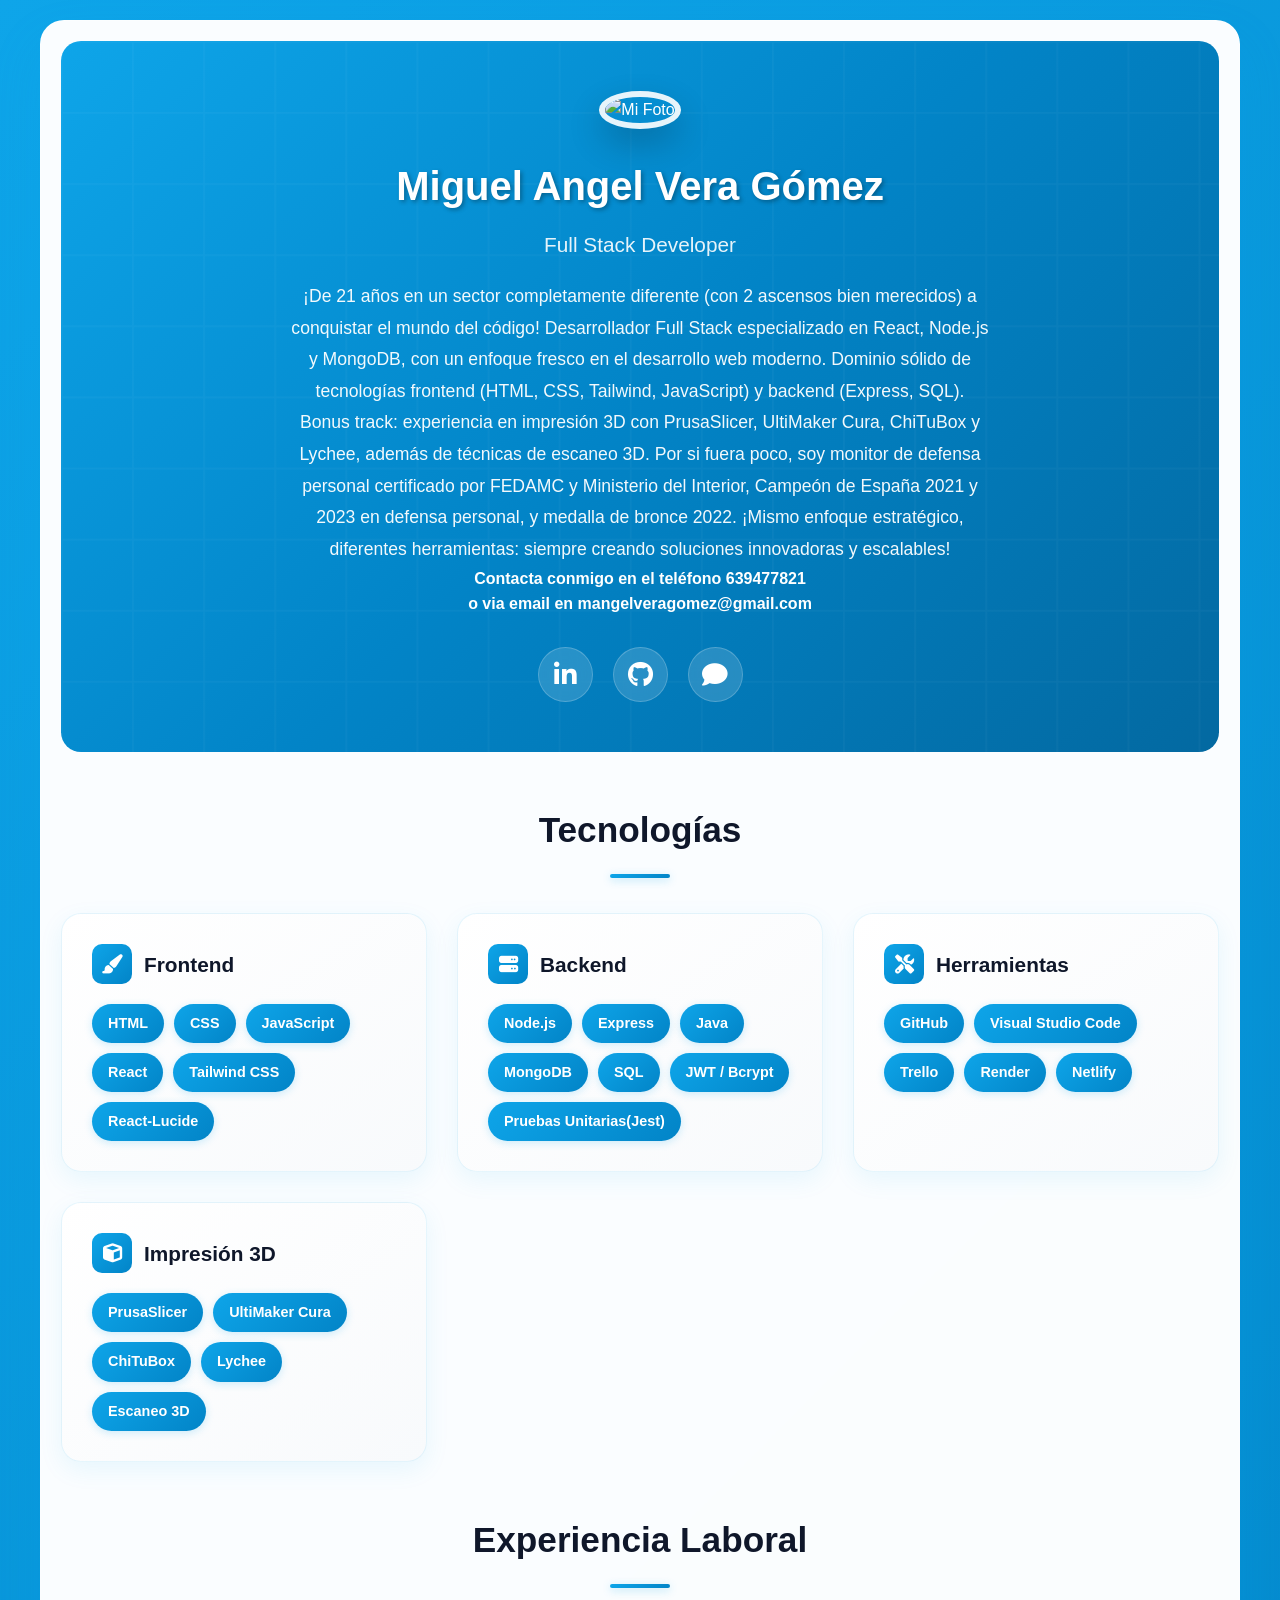
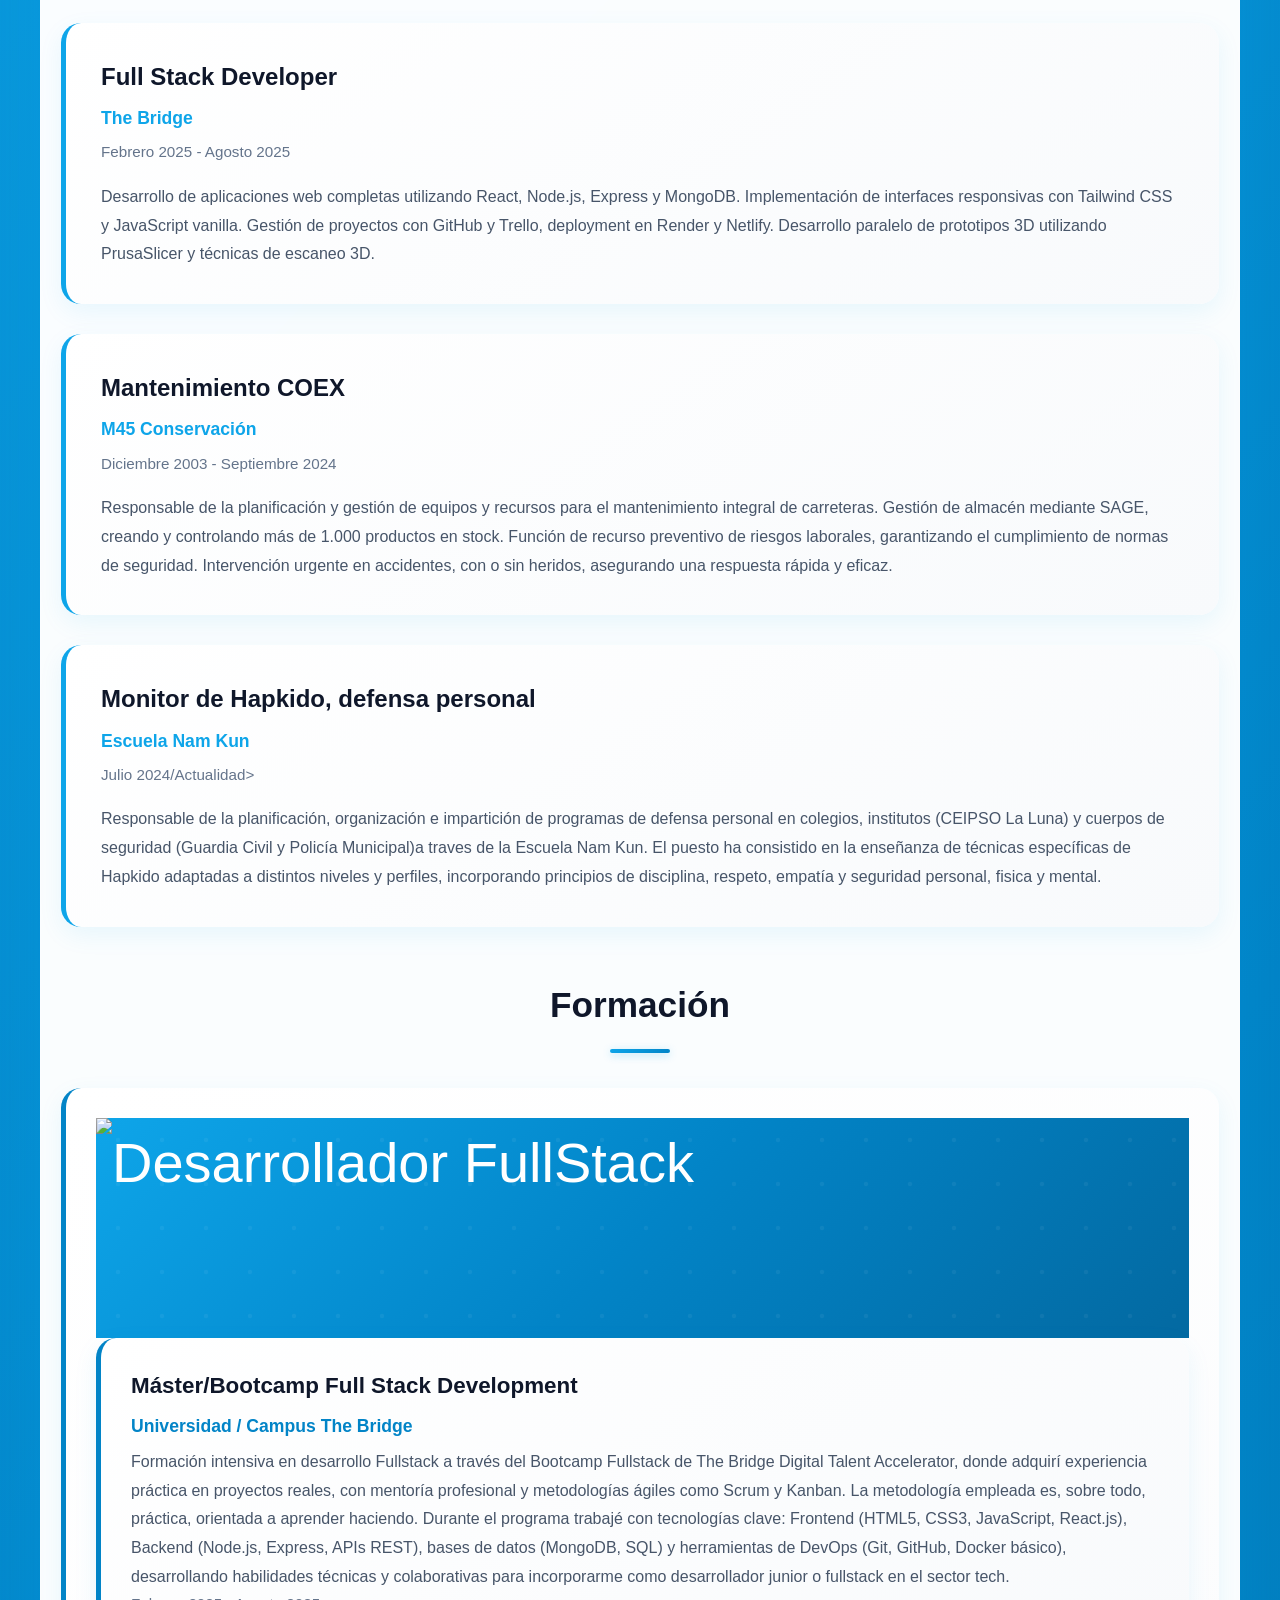
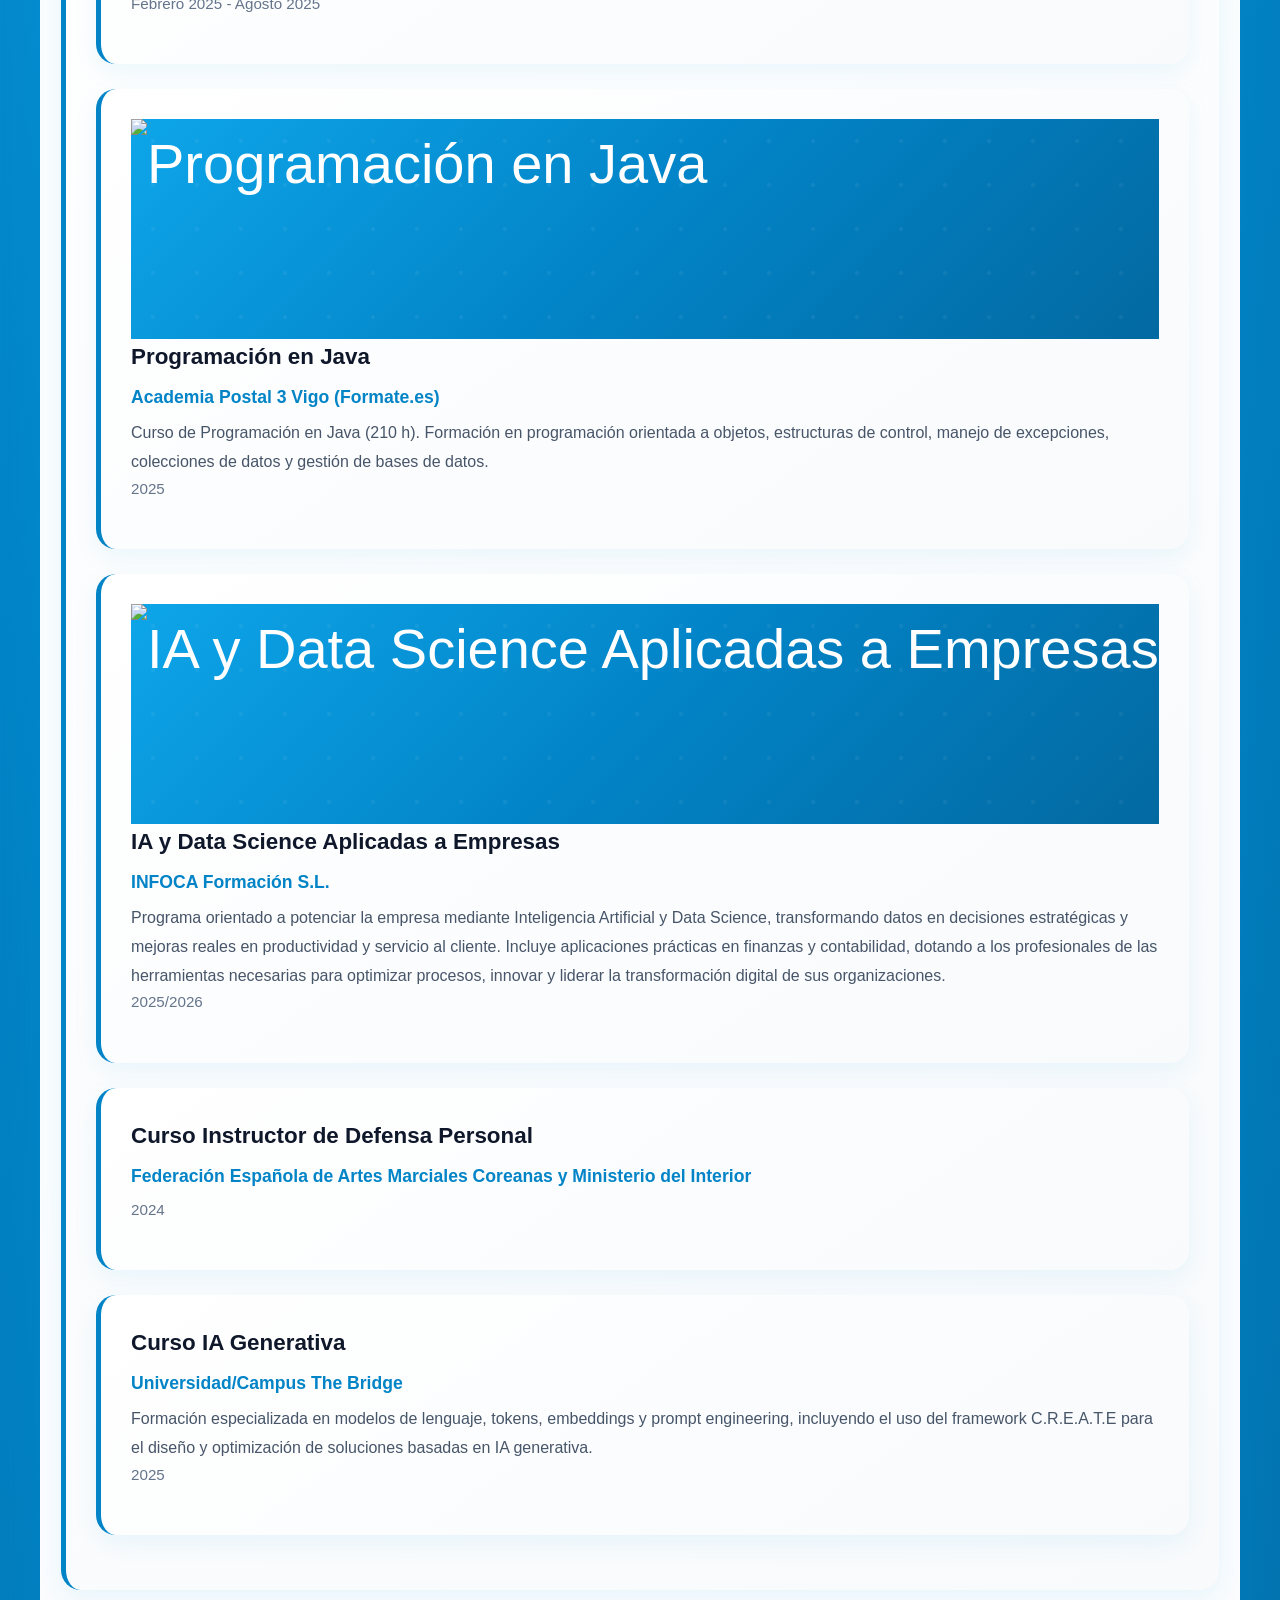
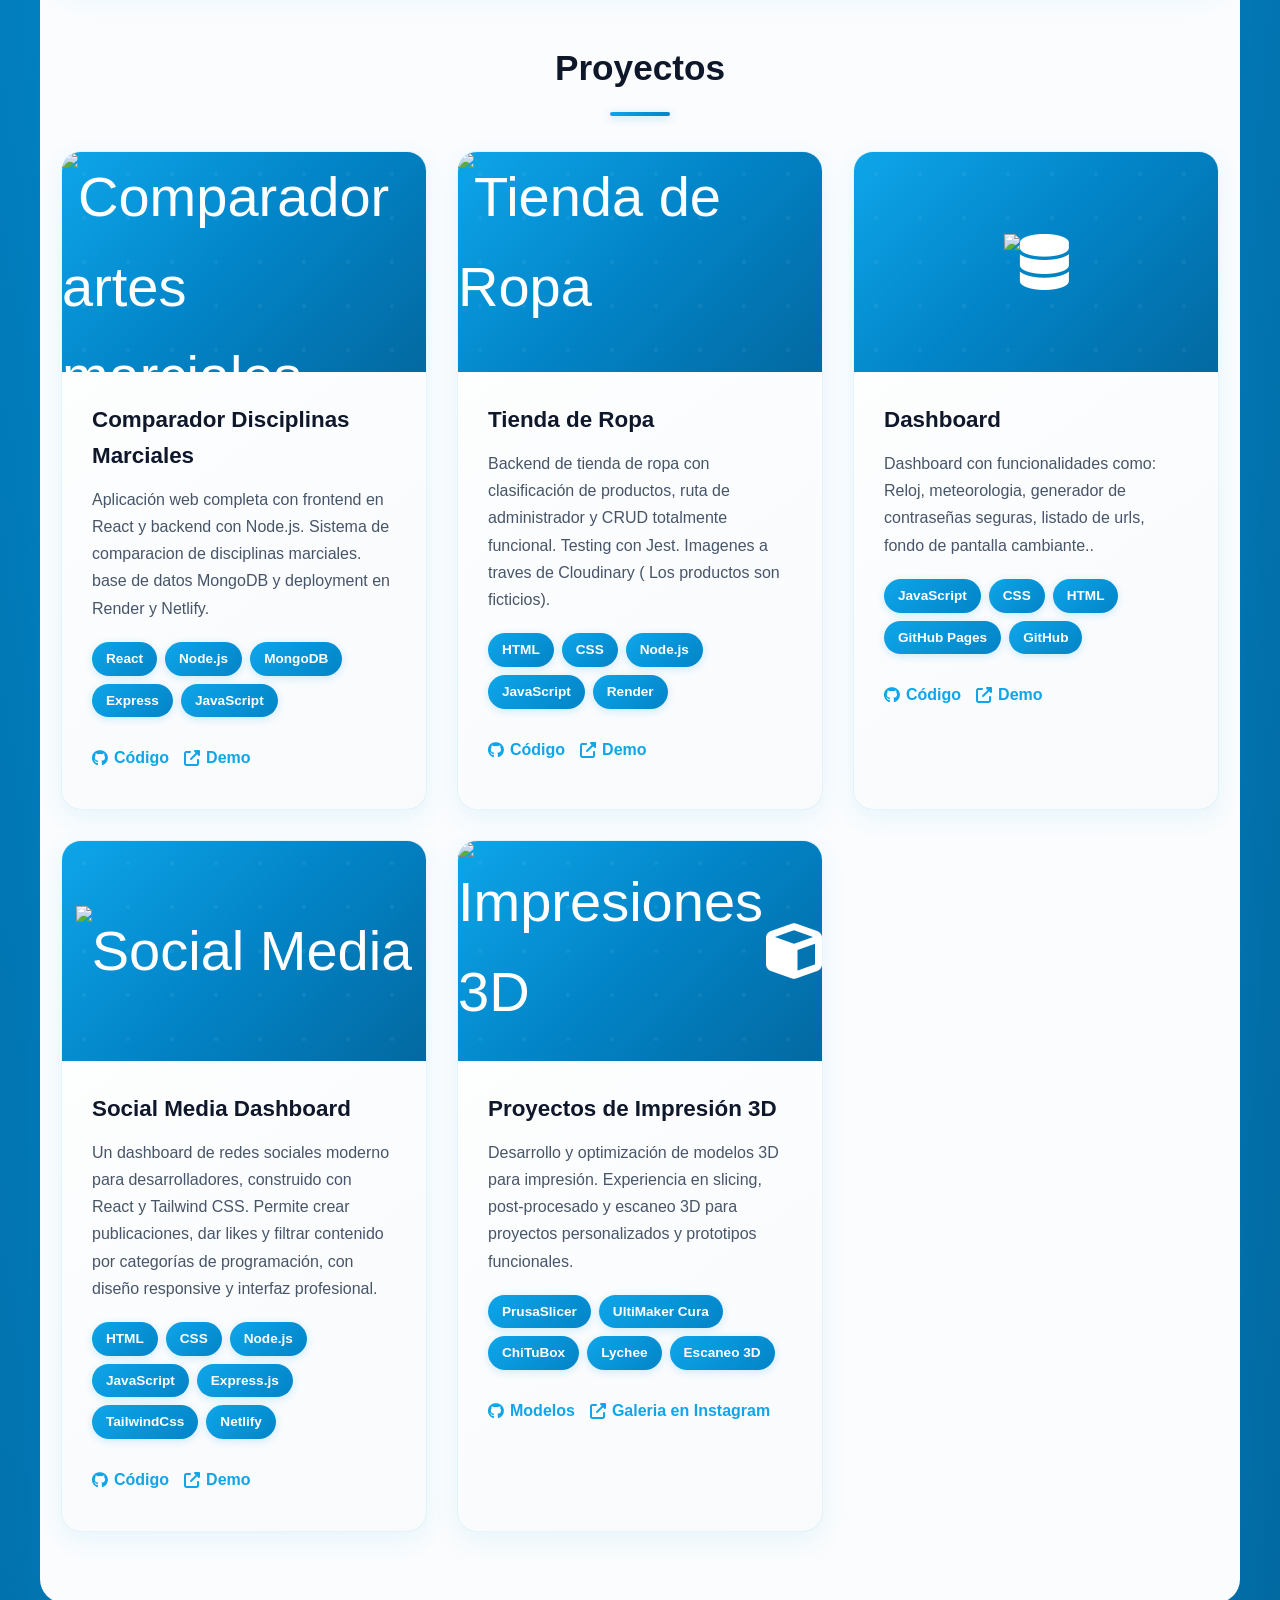
==== commit b104a851: "img" ====
--- a/index.html
+++ b/index.html
@@ -359,8 +359,8 @@
         }
 
         .project-image {
-            width: 50%;
-            height: 120px;
+            width: 100%;
+            height: 220px;
             background: linear-gradient(135deg, #0ea5e9 0%, #0284c7 50%, #0369a1 100%);
             display: flex;
             align-items: center;
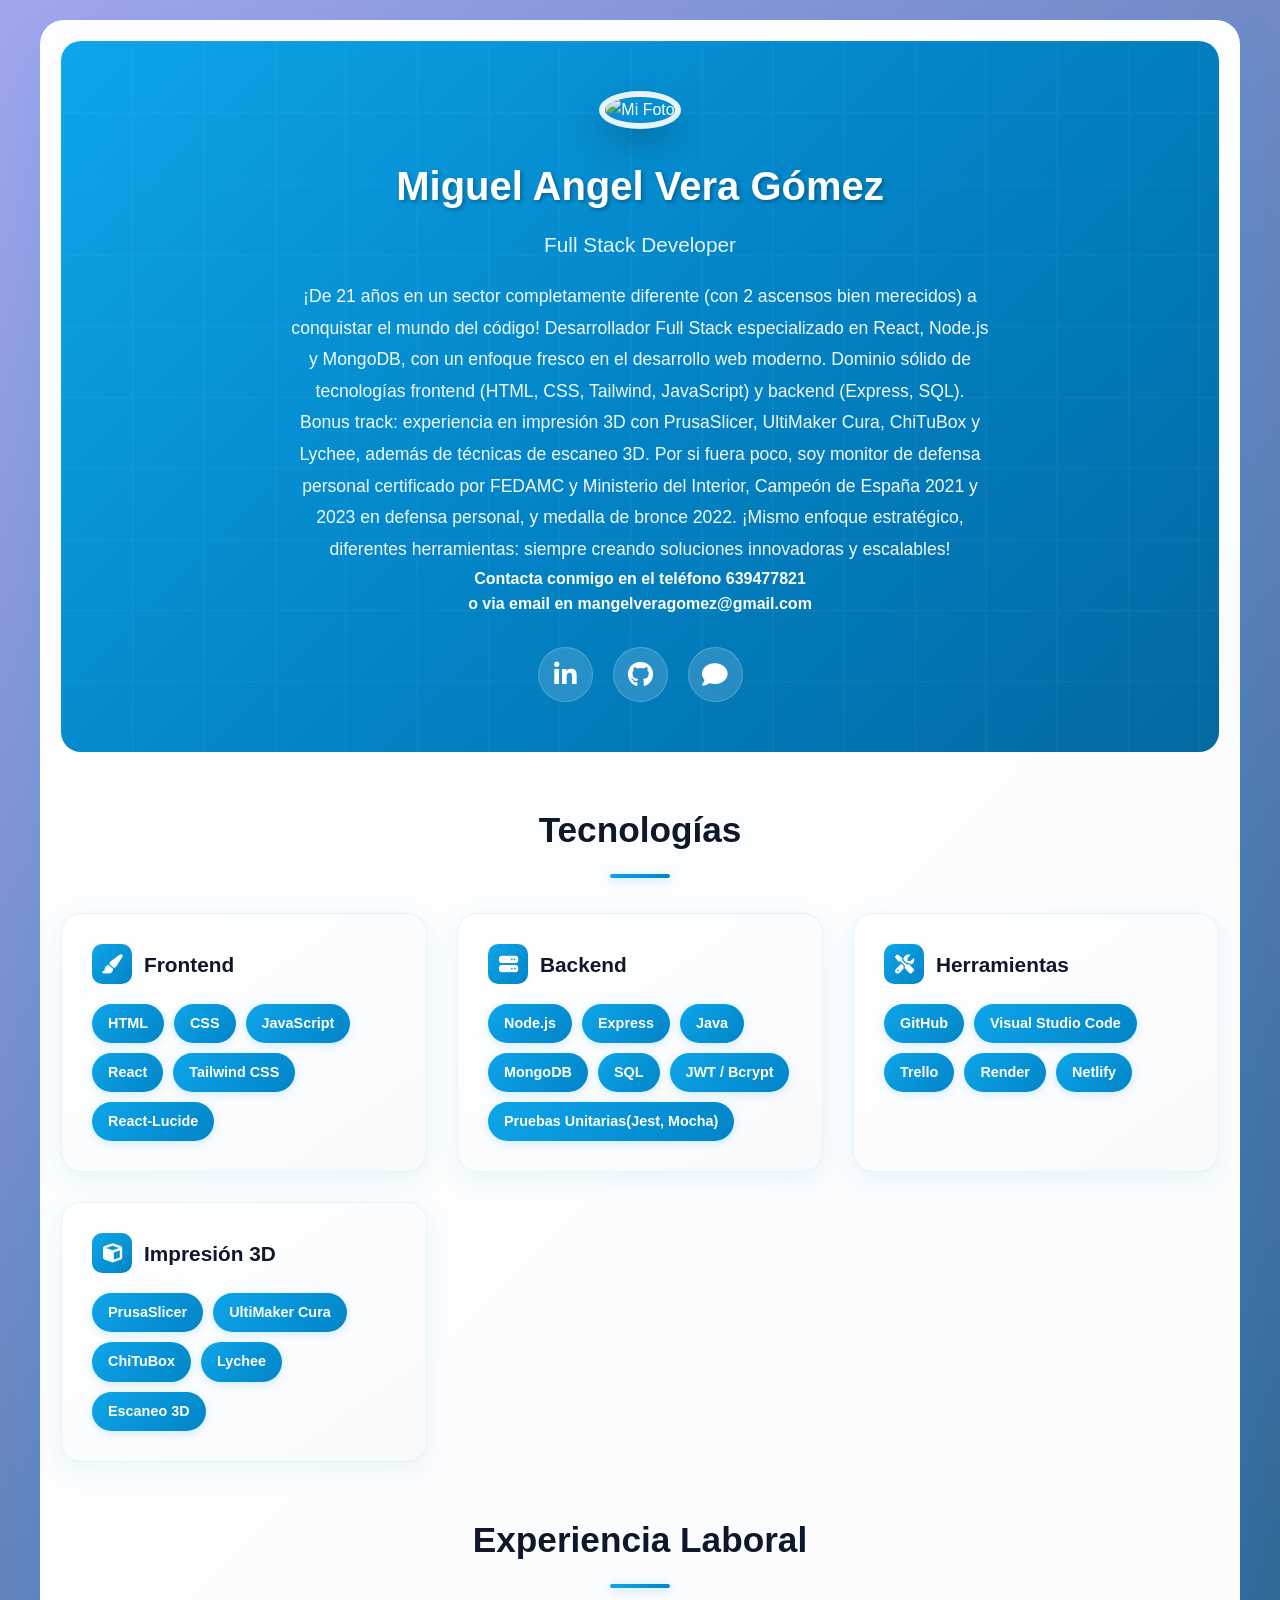
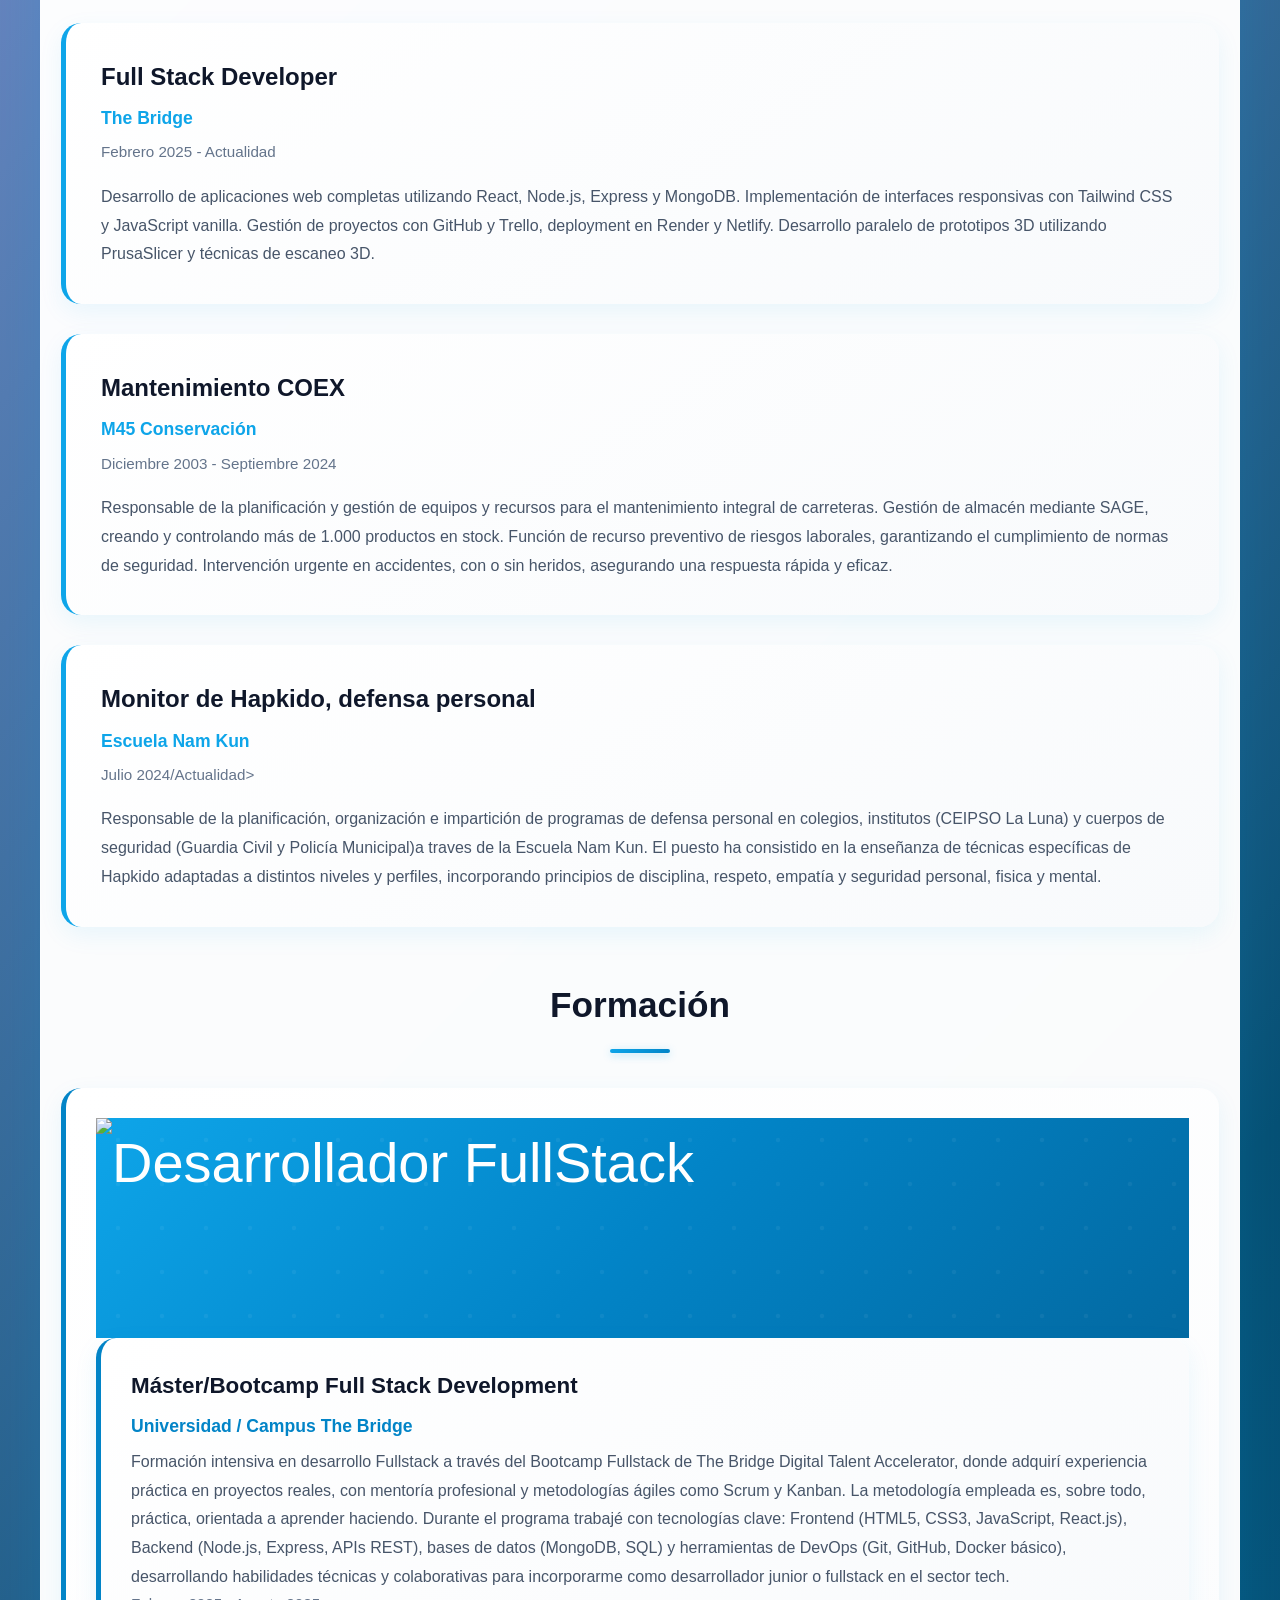
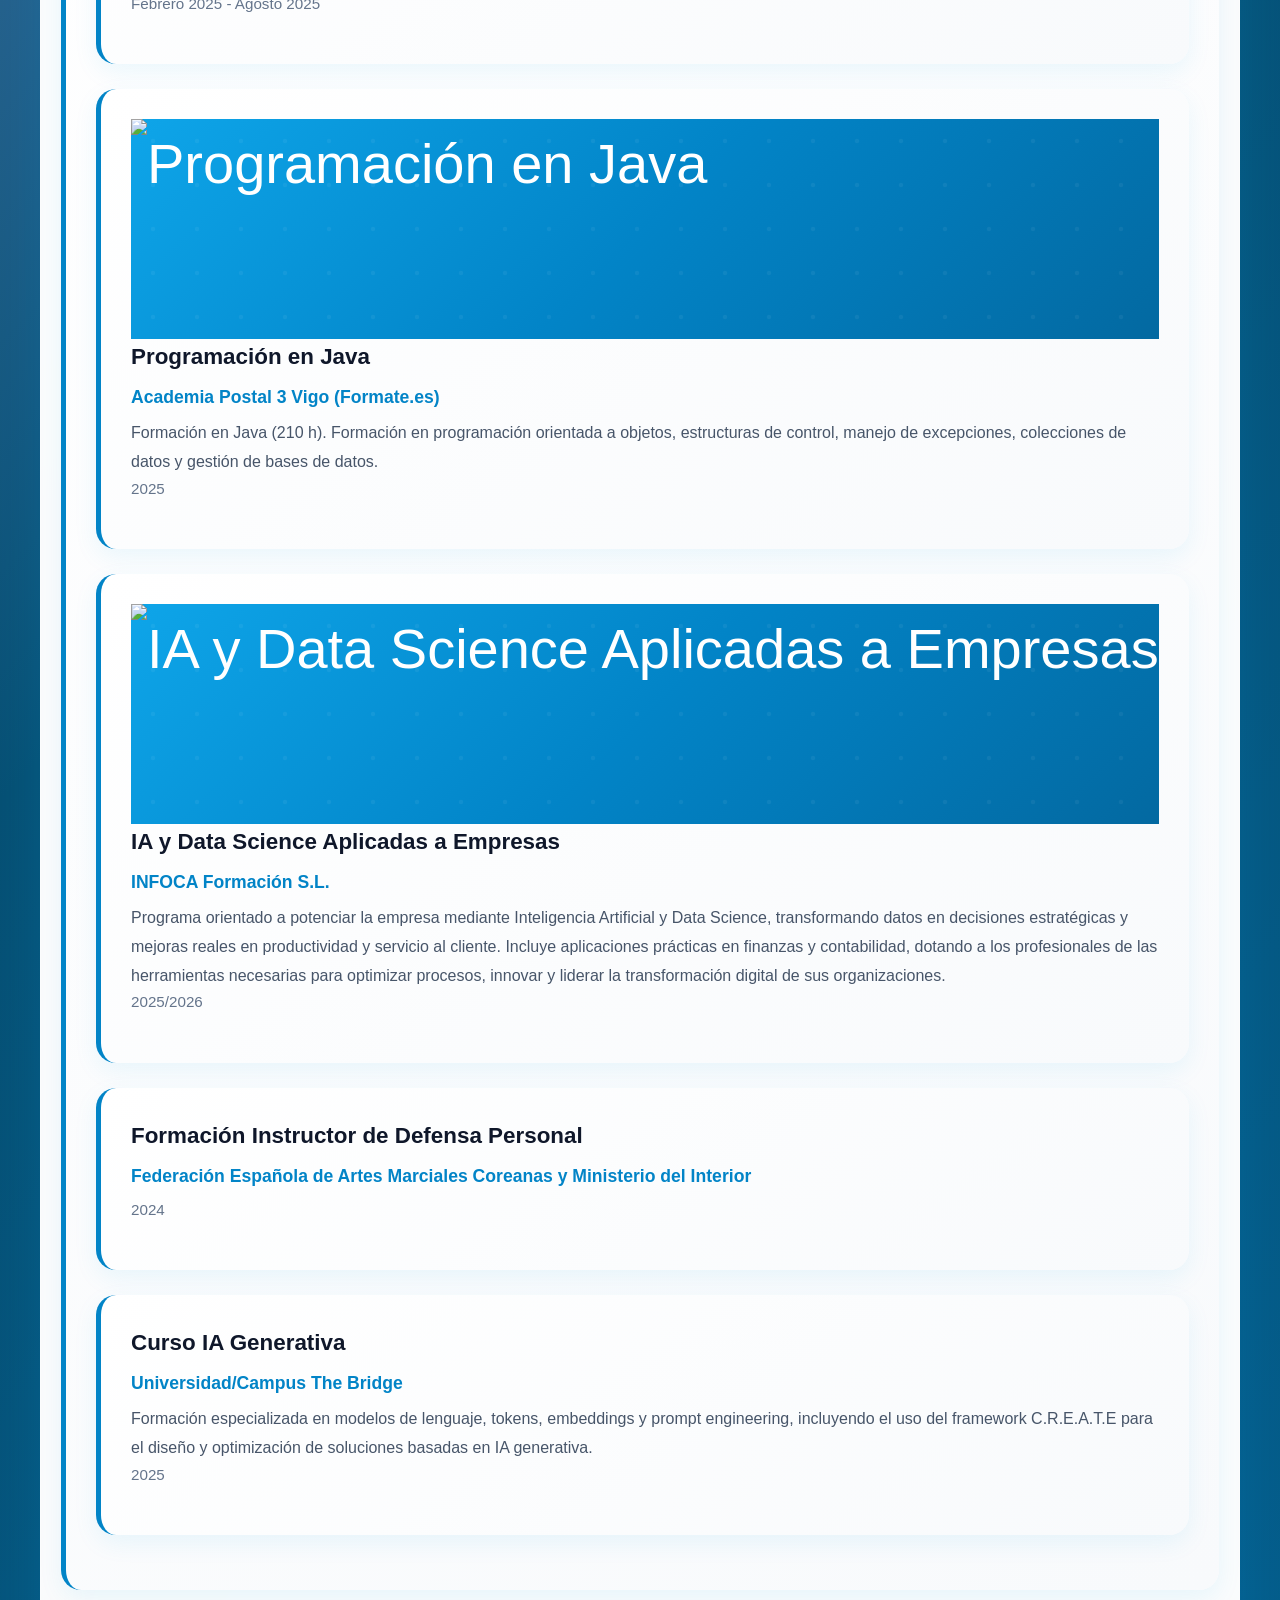
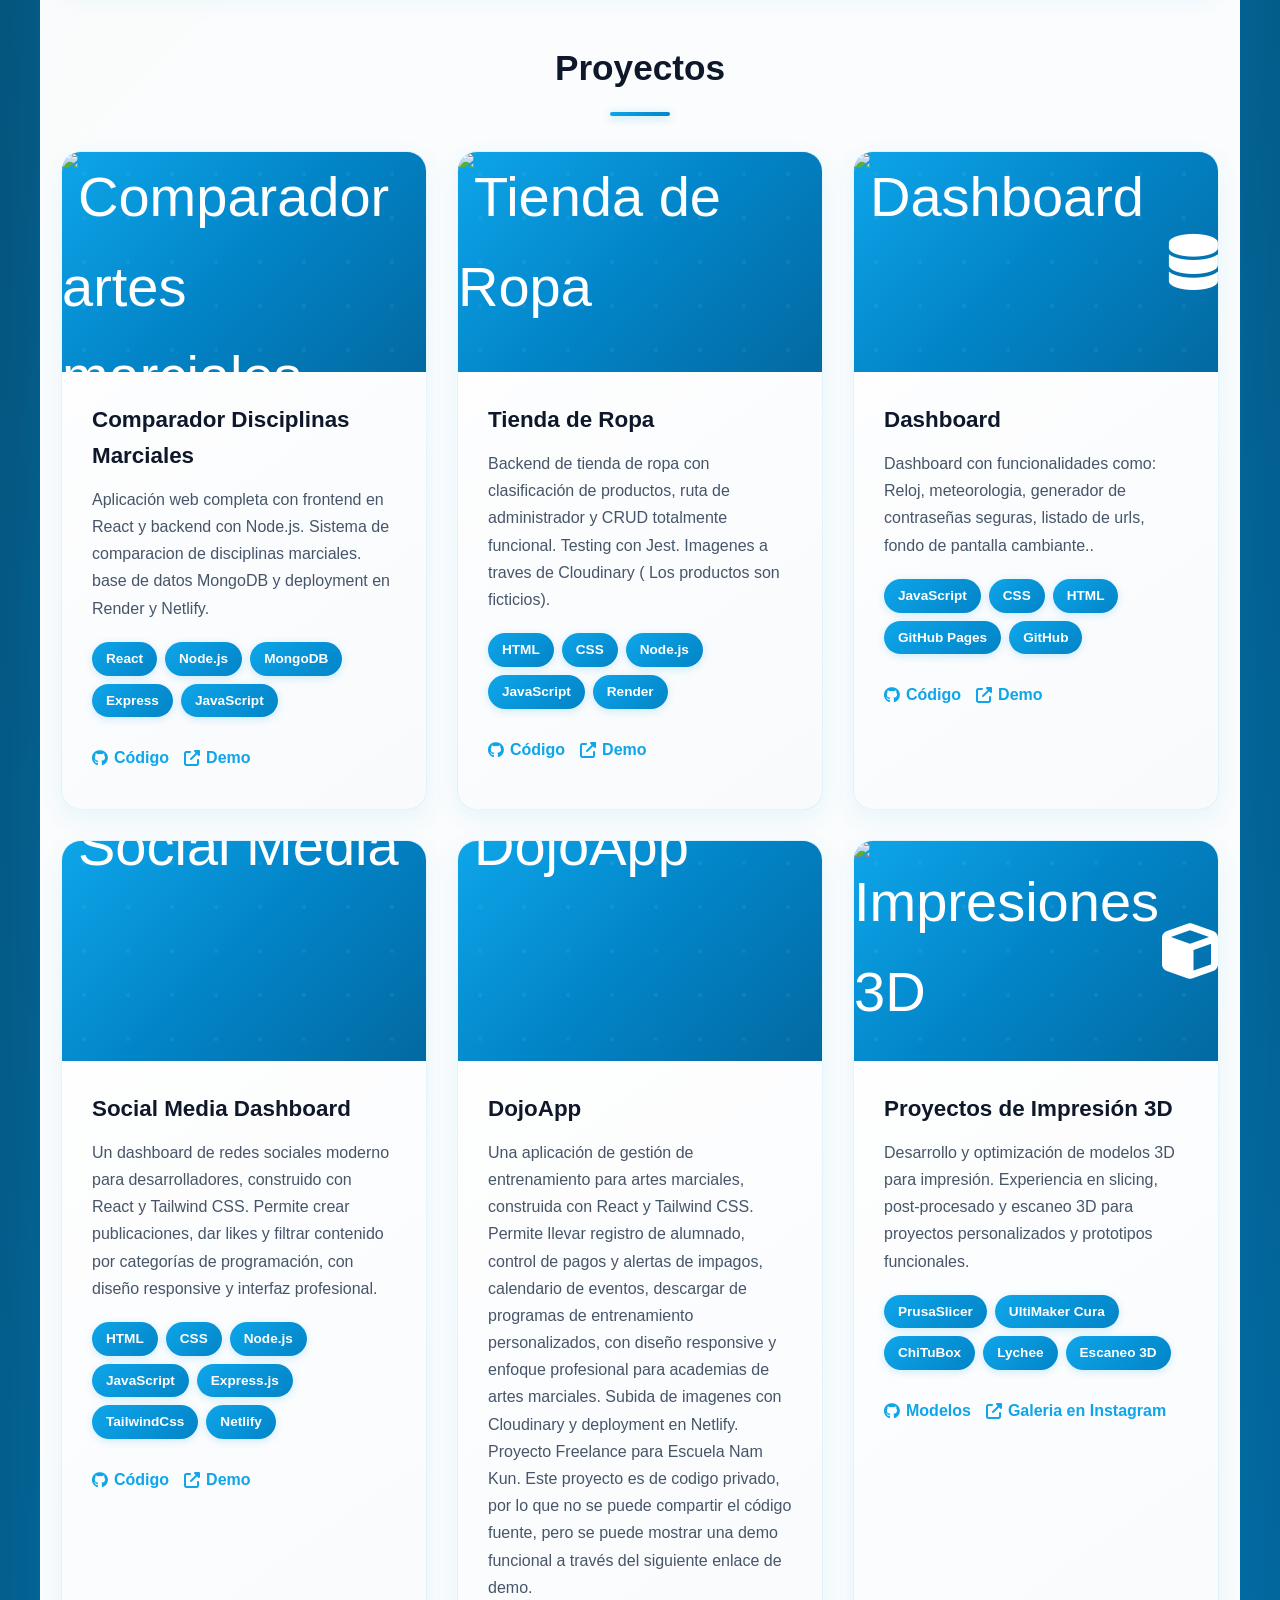
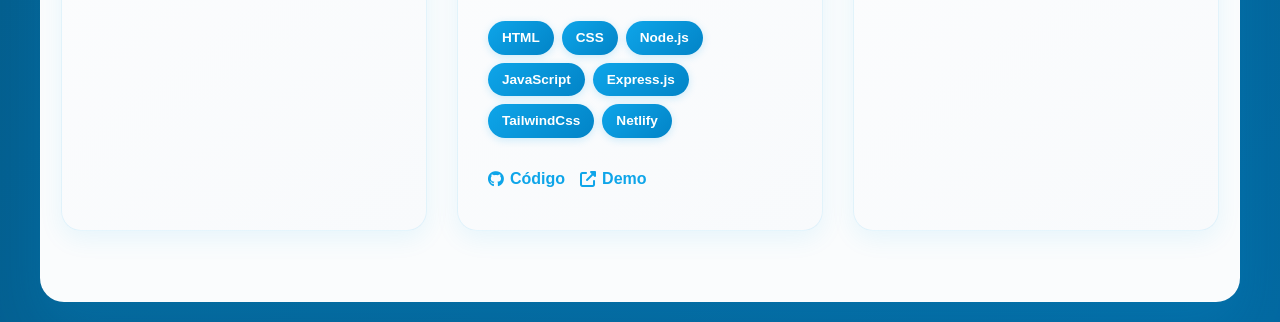
==== commit 1ec6812f: "dojoapp" ====
--- a/index.html
+++ b/index.html
@@ -17,7 +17,7 @@
             font-family: 'Inter', 'Segoe UI', Tahoma, Geneva, Verdana, sans-serif;
             line-height: 1.6;
             color: #1e293b;
-            background: linear-gradient(135deg, #0ea5e9 0%, #0284c7 50%, #0369a1 100%);
+            background: linear-gradient(135deg, #a2a6ee 0%, #065074 50%, #0369a1 100%);
             min-height: 100vh;
         }
 
@@ -572,7 +572,7 @@
                         <span class="tech-item">MongoDB</span>
                         <span class="tech-item">SQL</span>
                         <span class="tech-item">JWT / Bcrypt</span>
-                        <span class="tech-item">Pruebas Unitarias(Jest)</span>                    
+                        <span class="tech-item">Pruebas Unitarias(Jest, Mocha)</span>                    
                     </div>
                 </div>
 
@@ -620,7 +620,7 @@
             <div class="experience-item">
                 <h3 class="job-title">Full Stack Developer</h3>
                 <p class="company">The Bridge </p>
-                <p class="period">Febrero 2025 - Agosto 2025</p>
+                <p class="period">Febrero 2025 - Actualidad</p>
                 <p class="job-description">
                     Desarrollo de aplicaciones web completas utilizando React, Node.js, Express y MongoDB. 
                     Implementación de interfaces responsivas con Tailwind CSS y JavaScript vanilla. 
@@ -670,12 +670,12 @@
                  <div class="project-image">
                  <img src="https://res.cloudinary.com/dchedntcz/image/upload/v1767878237/titulo_java_fapoux.jpg"
                  alt="Programación en Java"
-                 class="project-img">
+                 class="project-img" width="370" height="300">
              </div>
                 <h3 class="degree">Programación en Java</h3>
                  <p class="institution">Academia Postal 3 Vigo (Formate.es)</p>
                  <p class="job-description">
-                 Curso de Programación en Java (210 h). Formación en programación orientada a objetos,
+                 Formación en Java (210 h). Formación en programación orientada a objetos,
                  estructuras de control, manejo de excepciones, colecciones de datos y gestión de bases de datos.
                 </p>
                 <p class="period">2025</p>
@@ -685,7 +685,7 @@
                  <div class="project-image">
                  <img src="https://res.cloudinary.com/dchedntcz/image/upload/v1768825150/diploma_IA_que9lb.png"
                  alt="IA y Data Science Aplicadas a Empresas"
-                 class="project-img">
+                 class="project-img" width="370" height="300">
              </div>
                 <h3 class="degree">IA y Data Science Aplicadas a Empresas</h3>
                  <p class="institution">INFOCA Formación S.L.</p>
@@ -698,7 +698,7 @@
              </div>   
             <!-- FORMACIÓN 4 -->
             <div class="education-item">
-                <h3 class="degree">Curso Instructor de Defensa Personal</h3>
+                <h3 class="degree">Formación Instructor de Defensa Personal</h3>
                 <p class="institution">Federación Española de Artes Marciales Coreanas y Ministerio del Interior </p>
                 <p class="period">2024</p>
             </div>
@@ -783,7 +783,8 @@
                 <div class="project-card">
                     <div class="project-image">
                         <img src="https://res.cloudinary.com/dchedntcz/image/upload/v1756908685/dashboard_lfr2so.jpg"
-                        
+                            alt="Dashboard"
+                            class="project-img" width="370" height="300">
                         <i class="fas fa-database"></i>
                     </div>
                     <div class="project-content">
@@ -813,7 +814,7 @@
                 <div class="project-card">
                     <div class="project-image">
                         <img src="https://res.cloudinary.com/dchedntcz/image/upload/v1763382910/socialmedia_je0epz.jpg"
-                        alt=" Social Media"project-img">
+                        alt=" Social Media"project-img" width="370" height="300">
                     </div>
                     <div class="project-content">
                         <h3 class="project-title">Social Media Dashboard </h3>
@@ -830,17 +831,48 @@
                             <span class="tech-tag">Netlify</span>
                         </div>
                         <div class="project-links">
+                            <a href="" class="project-link" target="_blank">
+                                <i class="fab fa-github"></i> Código
+                            </a>
+                            <a href="https://socialmediadev.netlify.app/" class="project-link" target="_blank">
+                                <i class="fas fa-external-link-alt"></i> Demo
+                            </a>
+                        </div>
+                    </div>
+                </div>
+
+                <!-- PROYECTO 5 -->
+                <div class="project-card">
+                    <div class="project-image">
+                        <img src="https://res.cloudinary.com/dchedntcz/image/upload/v1776335635/dojoapp_mnx24e.jpg"
+                        alt=" DojoApp"project-img" width="370" height="300">
+                    </div>
+                    <div class="project-content">
+                        <h3 class="project-title">DojoApp</h3>
+                        <p class="project-description">
+                            Una aplicación de gestión de entrenamiento para artes marciales, construida con React y Tailwind CSS. Permite llevar registro de alumnado, control de pagos y alertas de impagos, calendario de eventos, descargar de programas de entrenamiento personalizados, con diseño responsive y enfoque profesional para academias de artes marciales. Subida de imagenes con Cloudinary y deployment en Netlify. Proyecto Freelance para Escuela Nam Kun. Este proyecto es de codigo privado, por lo que no se puede compartir el código fuente, pero se puede mostrar una demo funcional a través del siguiente enlace de demo.
+                        </p>
+                        <div class="project-tech">
+                            <span class="tech-tag">HTML</span>
+                            <span class="tech-tag">CSS</span>
+                            <span class="tech-tag">Node.js</span>                            
+                            <span class="tech-tag">JavaScript</span>
+                            <span class="tech-tag">Express.js</span>
+                            <span class="tech-tag">TailwindCss</span>
+                            <span class="tech-tag">Netlify</span>
+                        </div>
+                        <div class="project-links">
                             <a href="https://github.com/MAVGDev/SocialMedia.git" class="project-link" target="_blank">
                                 <i class="fab fa-github"></i> Código
                             </a>
-                            <a href="https://socialmediadev.netlify.app/" class="project-link" target="_blank">
+                            <a href="https://namkunapp.netlify.app/" class="project-link" target="_blank">
                                 <i class="fas fa-external-link-alt"></i> Demo
                             </a>
                         </div>
                     </div>
                 </div>
 
-                <!-- PROYECTO 5 - IMPRESIÓN 3D -->
+                <!-- PROYECTO 6 - IMPRESIÓN 3D -->
                 <div class="project-card">
                     <div class="project-image">
                         <img src="https://res.cloudinary.com/dchedntcz/image/upload/v1756828173/primeforge_dpsbc0.jpg"
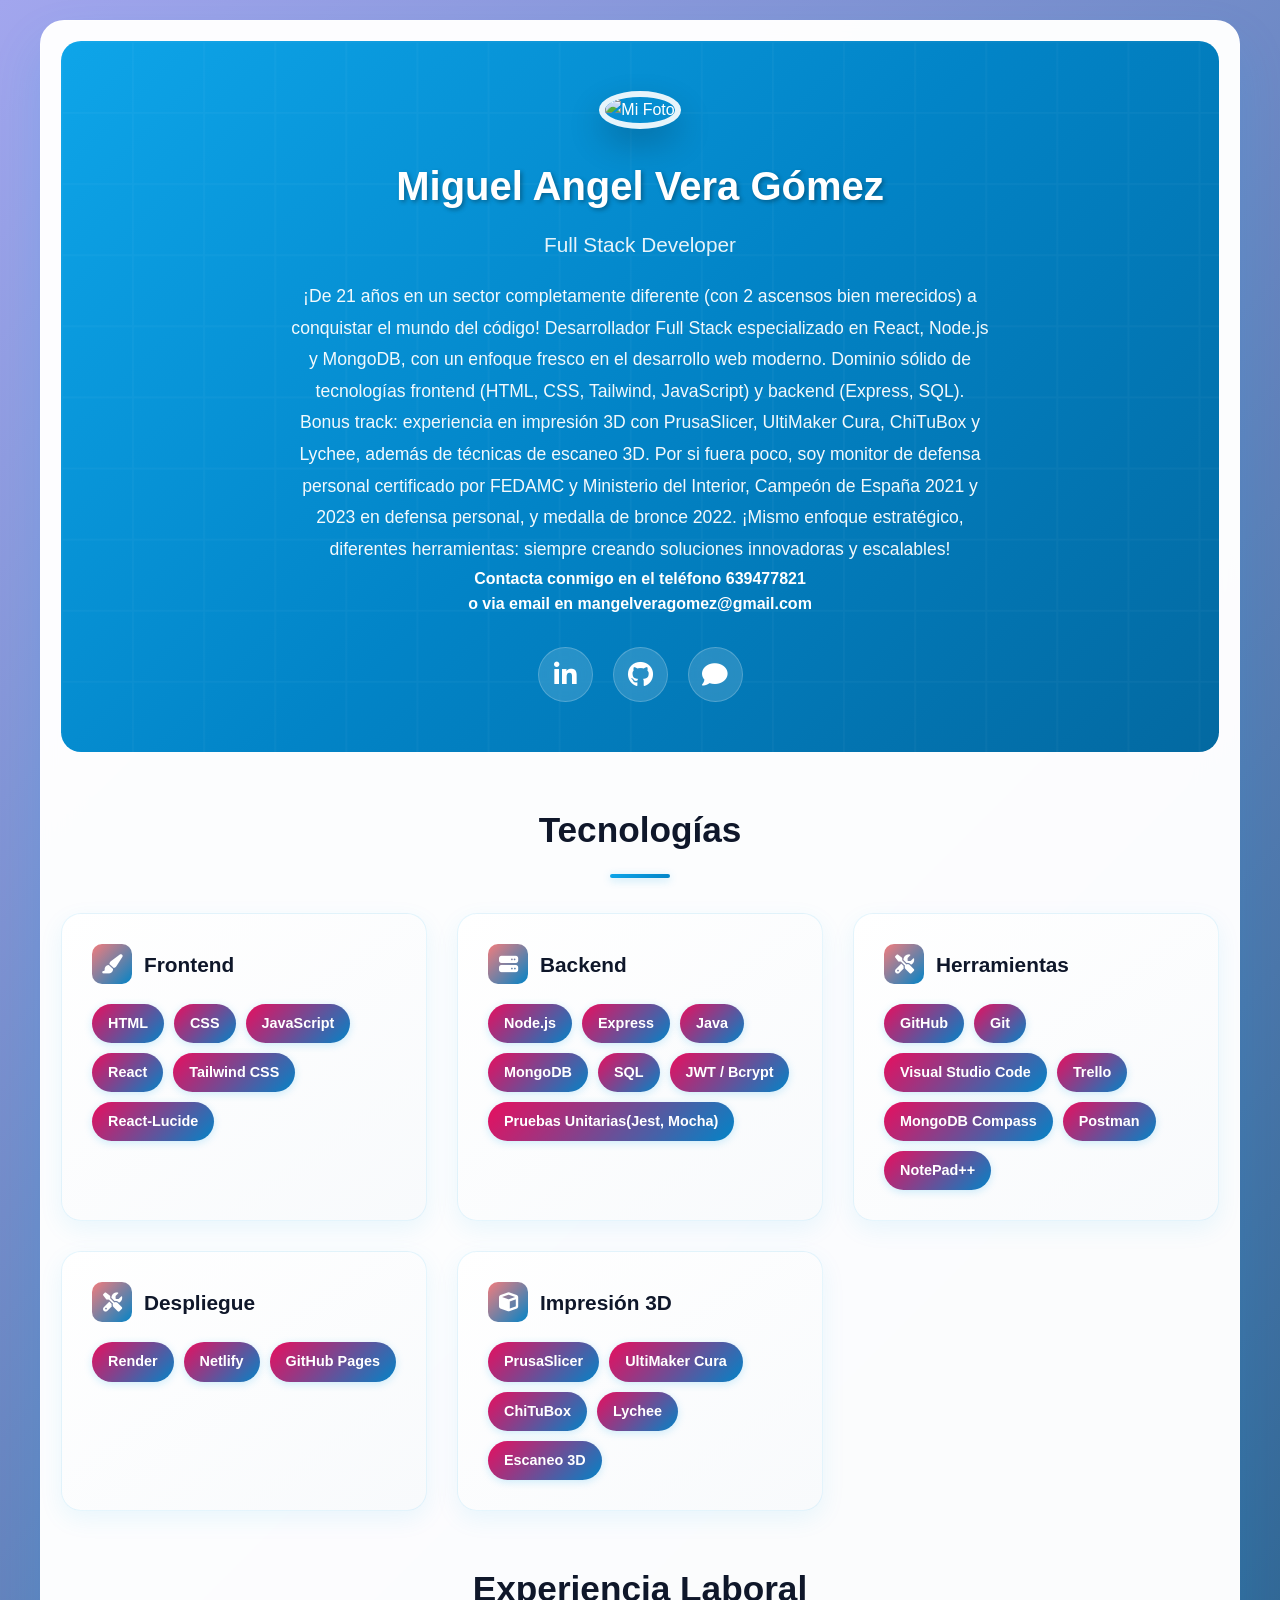
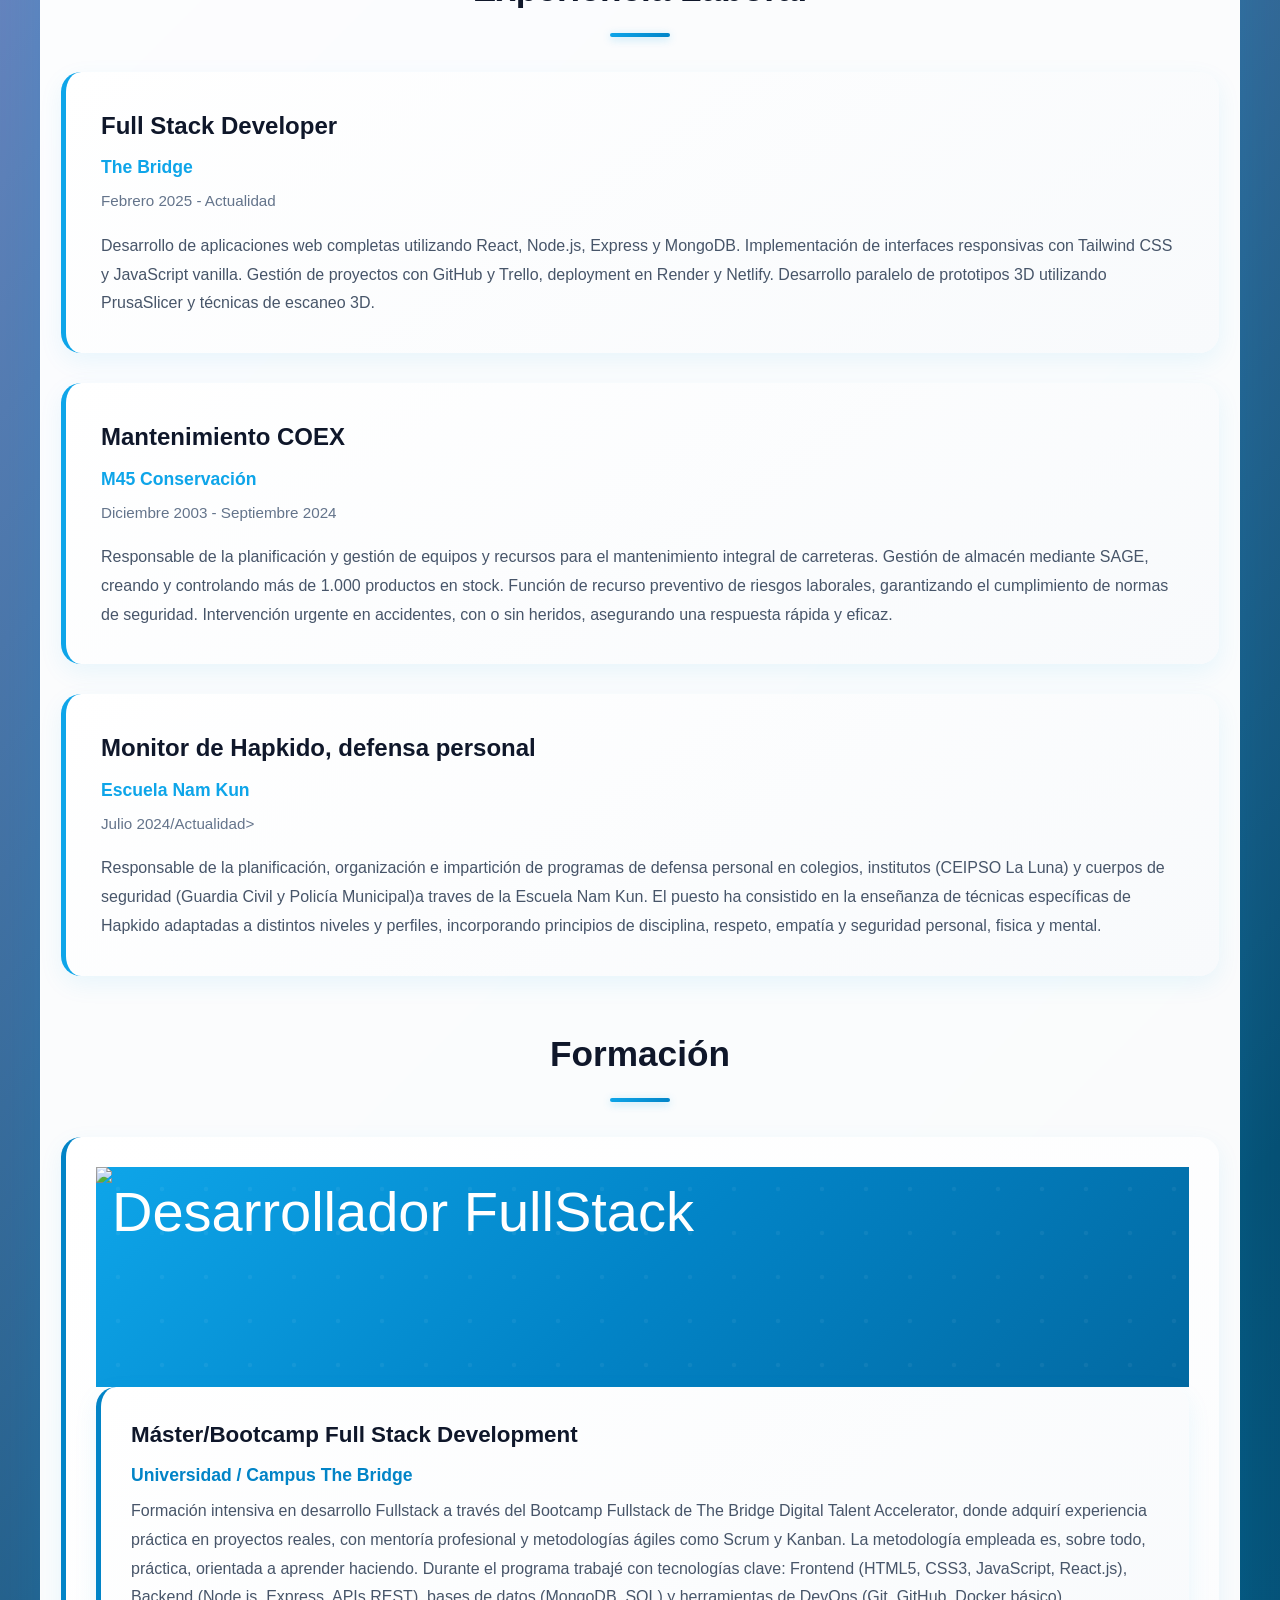
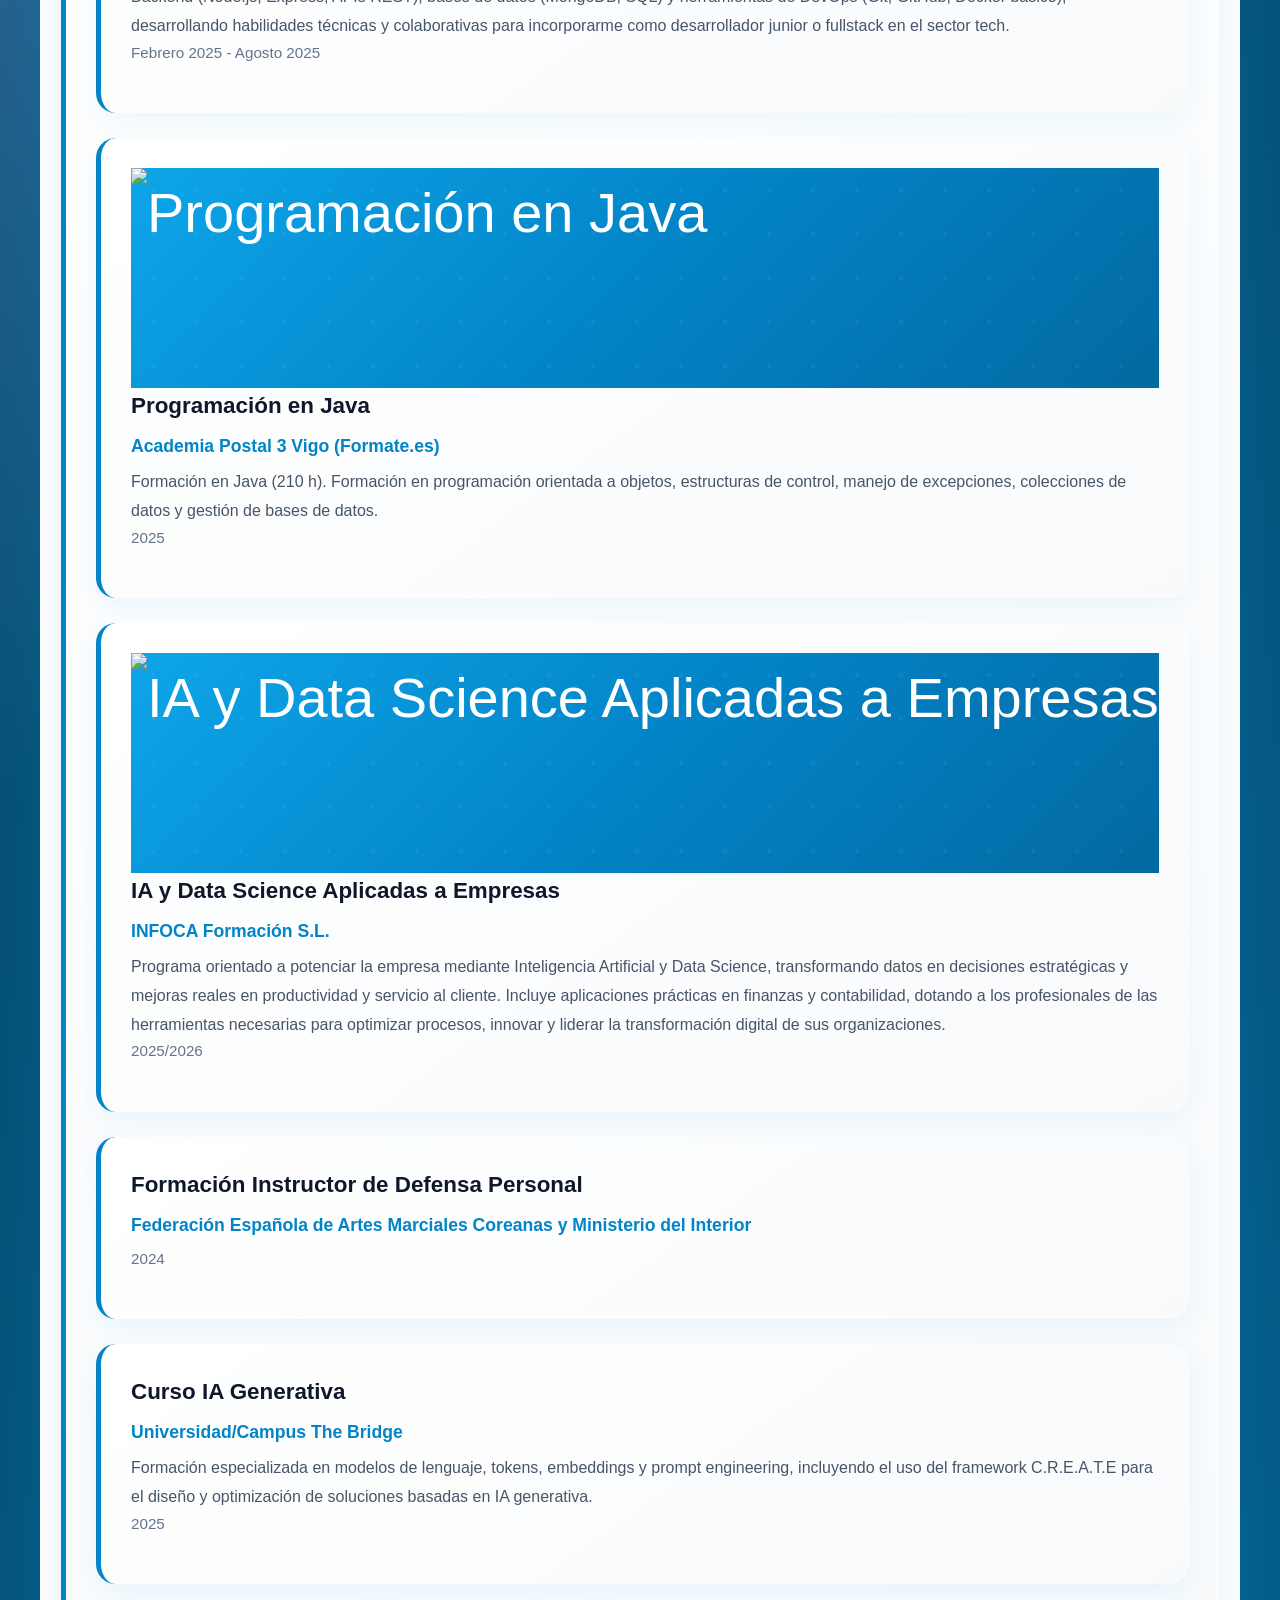
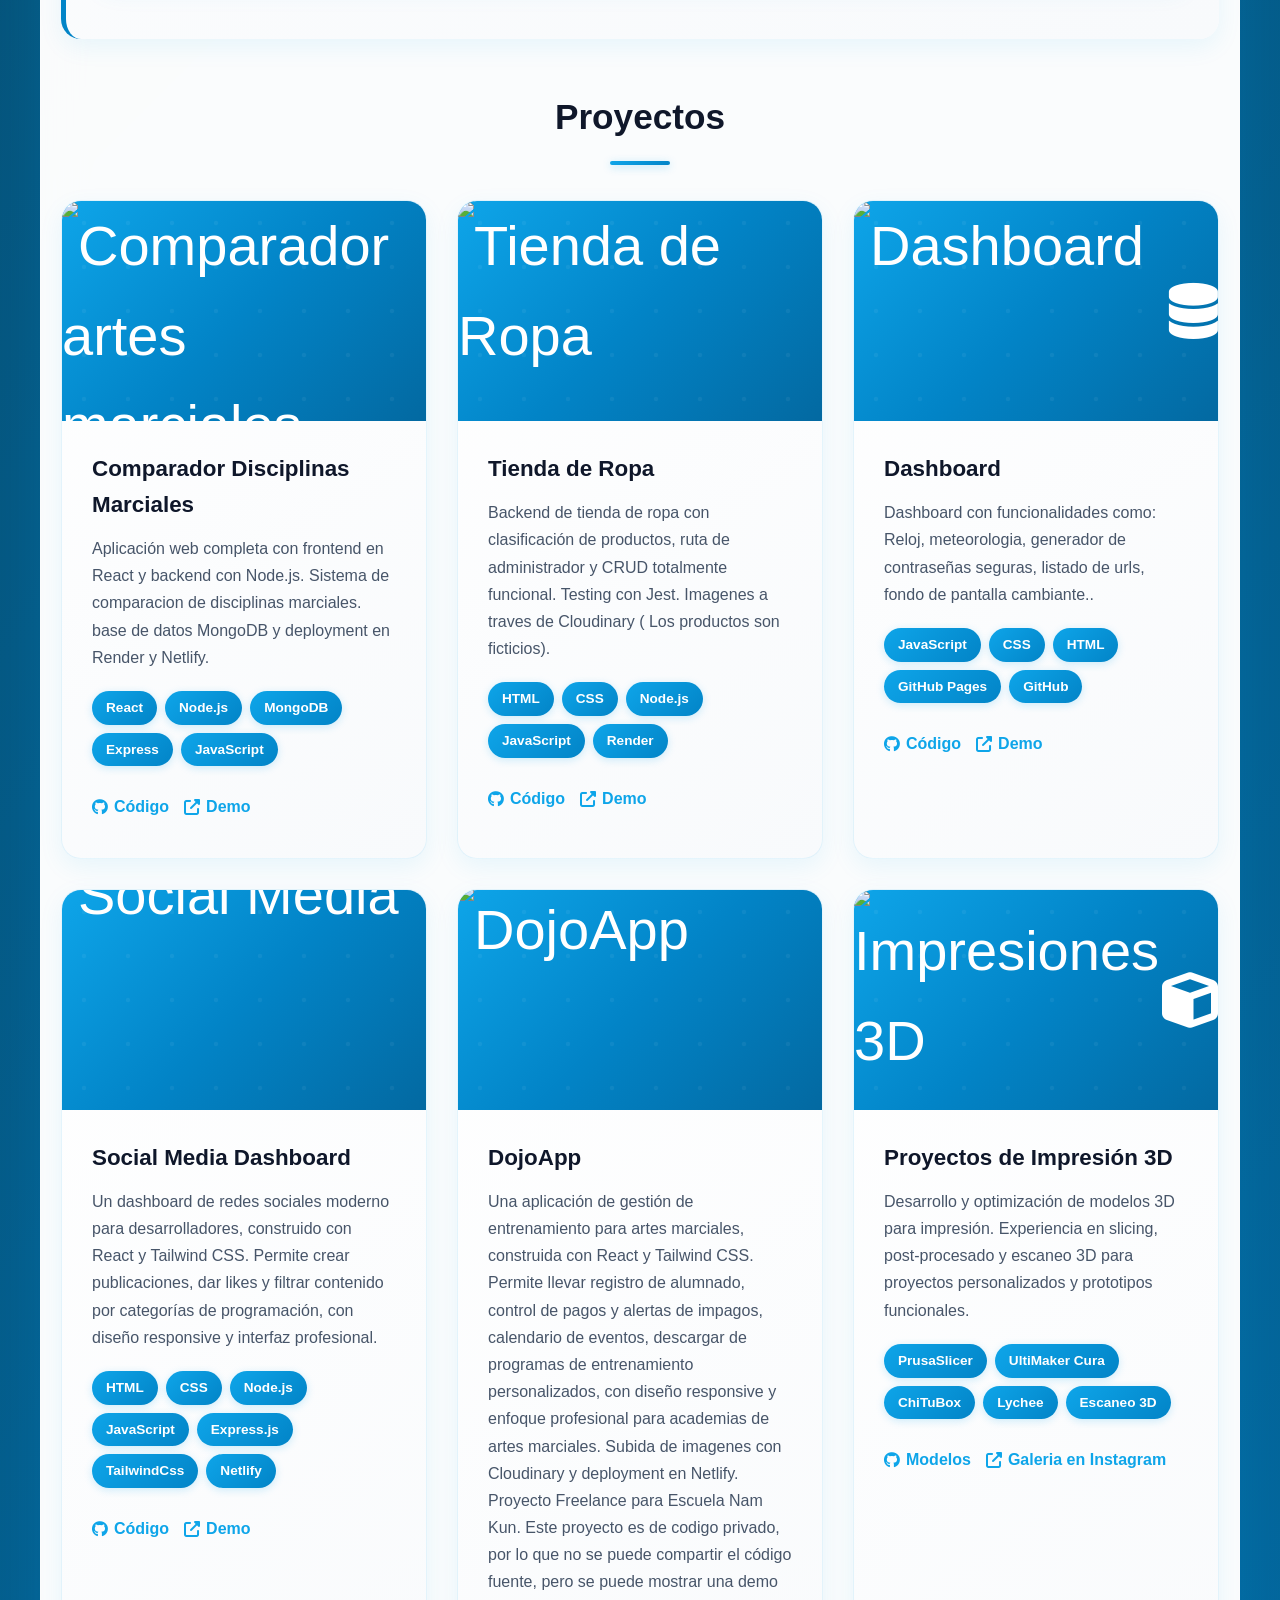
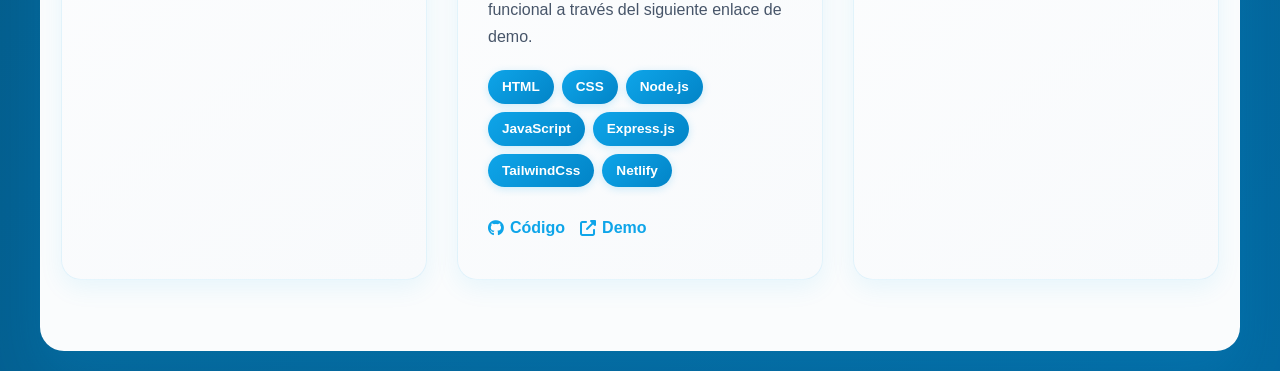
==== commit 6e544e2a: "cambios 4" ====
--- a/index.html
+++ b/index.html
@@ -194,7 +194,7 @@
         .tech-category-icon {
             width: 40px;
             height: 40px;
-            background: linear-gradient(135deg, #0ea5e9 0%, #0284c7 100%);
+            background: linear-gradient(135deg, #f47c7c 0%, #0284c7 100%);
             border-radius: 10px;
             display: flex;
             align-items: center;
@@ -210,7 +210,7 @@
         }
 
         .tech-item {
-            background: linear-gradient(135deg, #0ea5e9 0%, #0284c7 100%);
+            background: linear-gradient(135deg, #e90e5e 0%, #0284c7 100%);
             color: white;
             padding: 8px 16px;
             border-radius: 20px;
@@ -586,10 +586,29 @@
                     </h3>
                     <div class="tech-list">
                         <span class="tech-item">GitHub</span>
+                        <span class="tech-item">Git</span>
                         <span class="tech-item">Visual Studio Code</span>
-                        <span class="tech-item">Trello</span>
+                        <span class="tech-item">Trello</span>                        
+                        <span class="tech-item">MongoDB Compass</span>
+                        <span class="tech-item">Postman</span>
+                        <span class="tech-item">NotePad++</span>
+                    </div>
+                </div>
+                <!-- Despliegues -->
+                <div class="tech-category">
+                    <h3 class="tech-category-title">
+                        <div class="tech-category-icon">
+                            <i class="fas fa-tools"></i>
+                        </div>
+                        Despliegue
+                    </h3>
+                    <div class="tech-list">                      
                         <span class="tech-item">Render</span>
                         <span class="tech-item">Netlify</span>
+                        <span class="tech-item">GitHub Pages</span>
+                        
+                                               
+                        
                     </div>
                 </div>
 
@@ -845,7 +864,7 @@
                 <div class="project-card">
                     <div class="project-image">
                         <img src="https://res.cloudinary.com/dchedntcz/image/upload/v1776335635/dojoapp_mnx24e.jpg"
-                        alt=" DojoApp"project-img" width="370" height="300">
+                        alt=" DojoApp"project-img" width="370" height="230">
                     </div>
                     <div class="project-content">
                         <h3 class="project-title">DojoApp</h3>
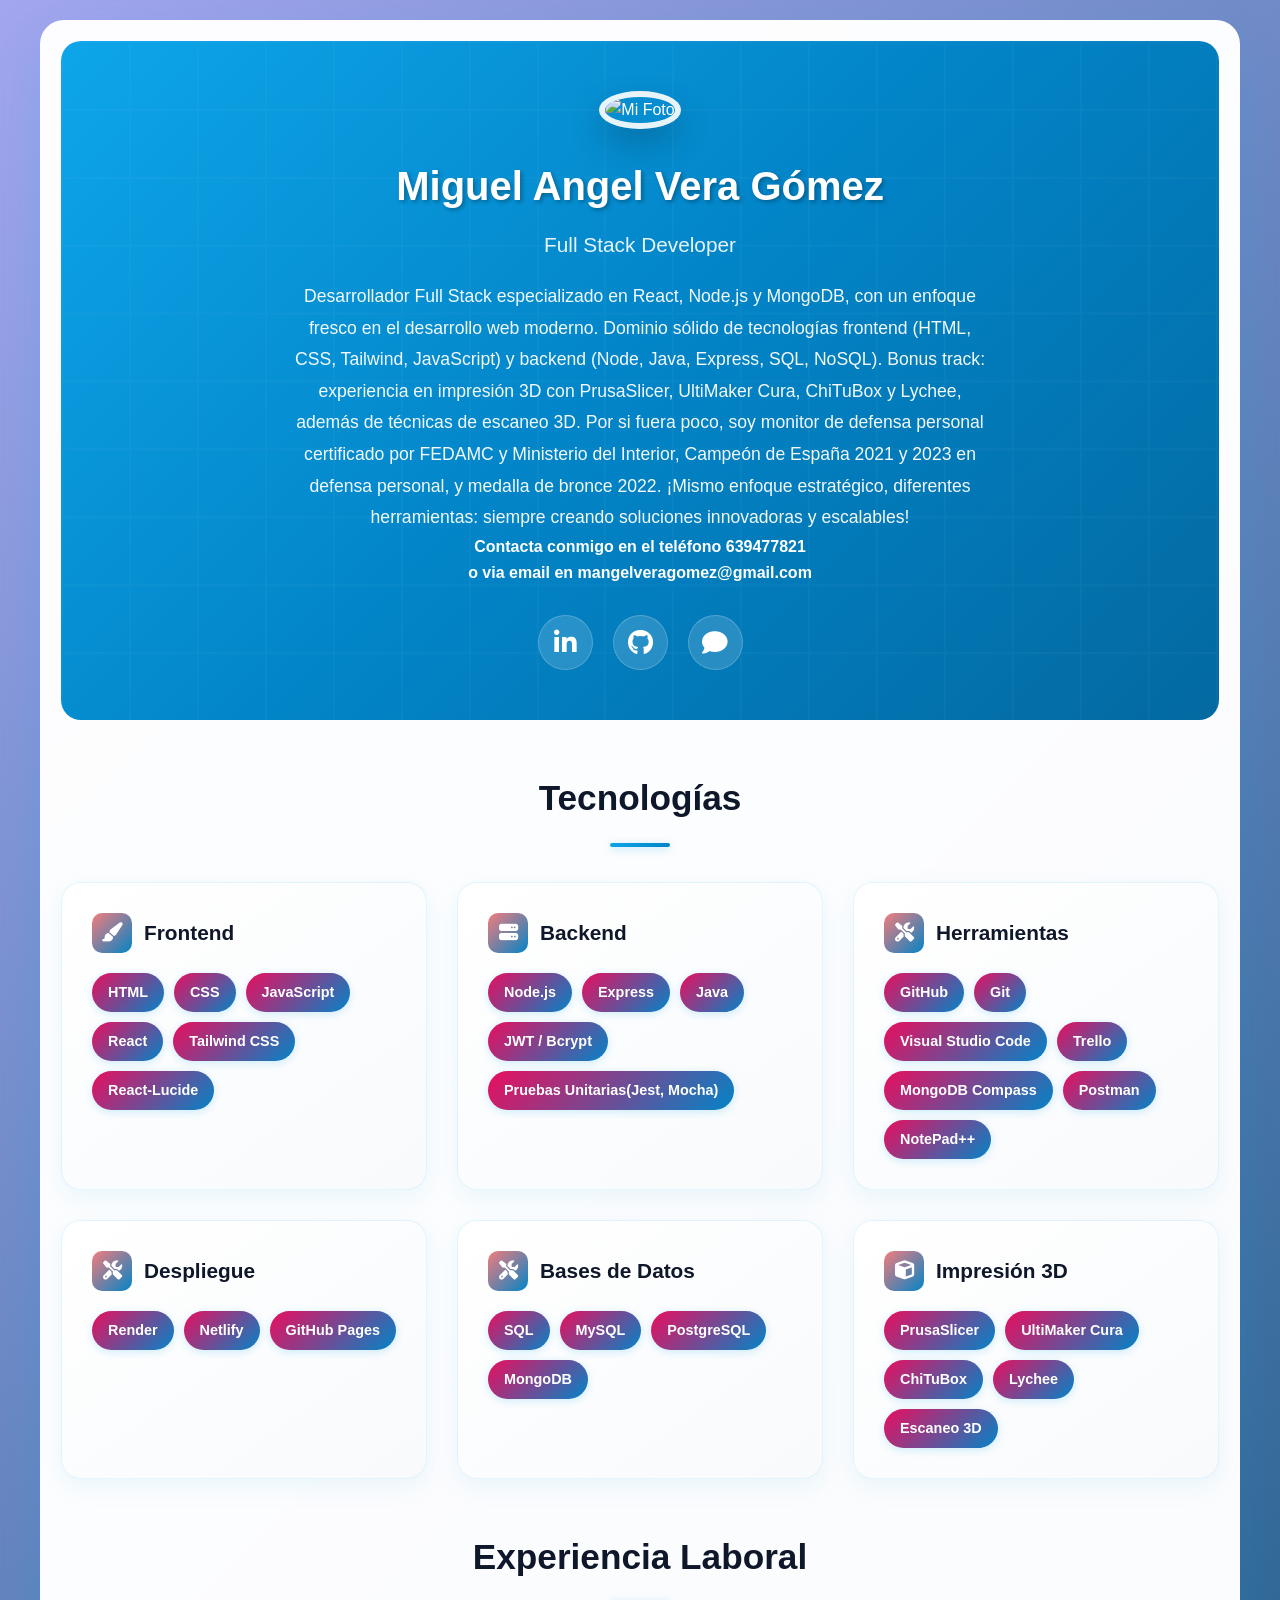
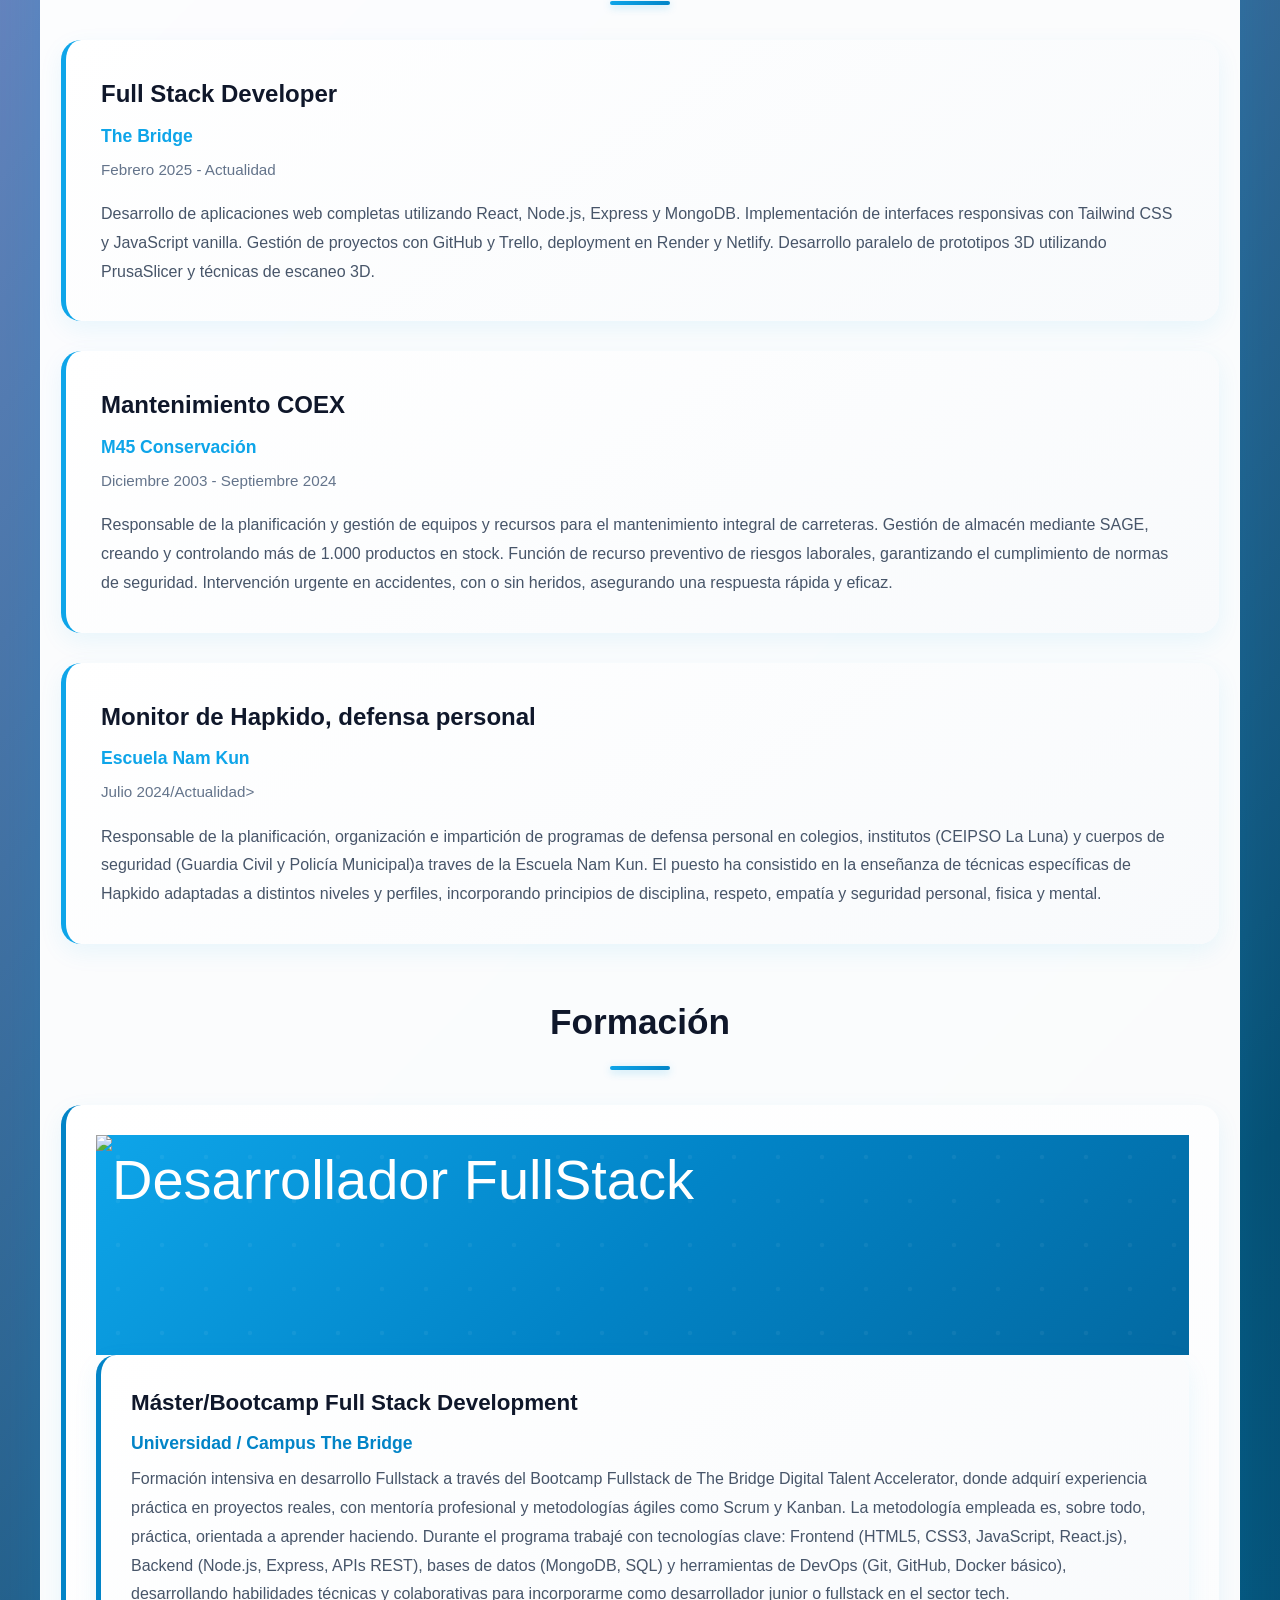
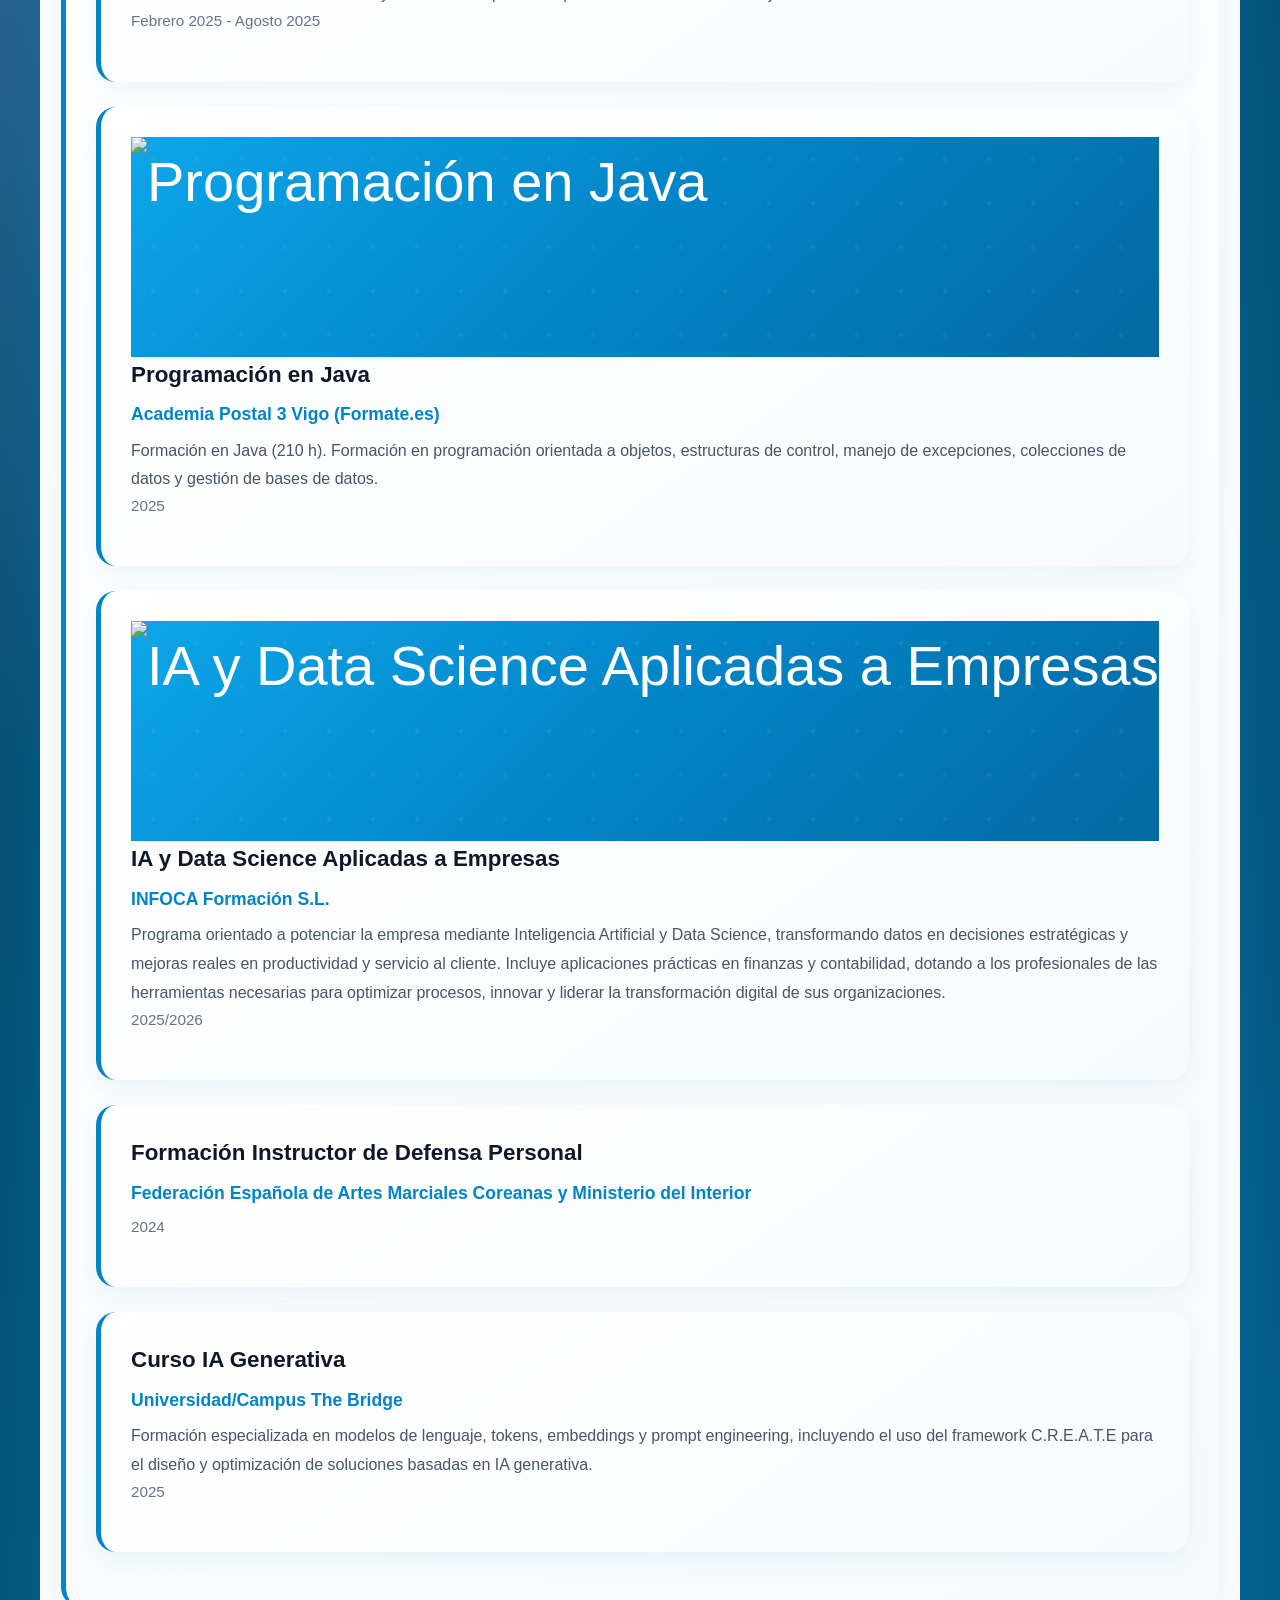
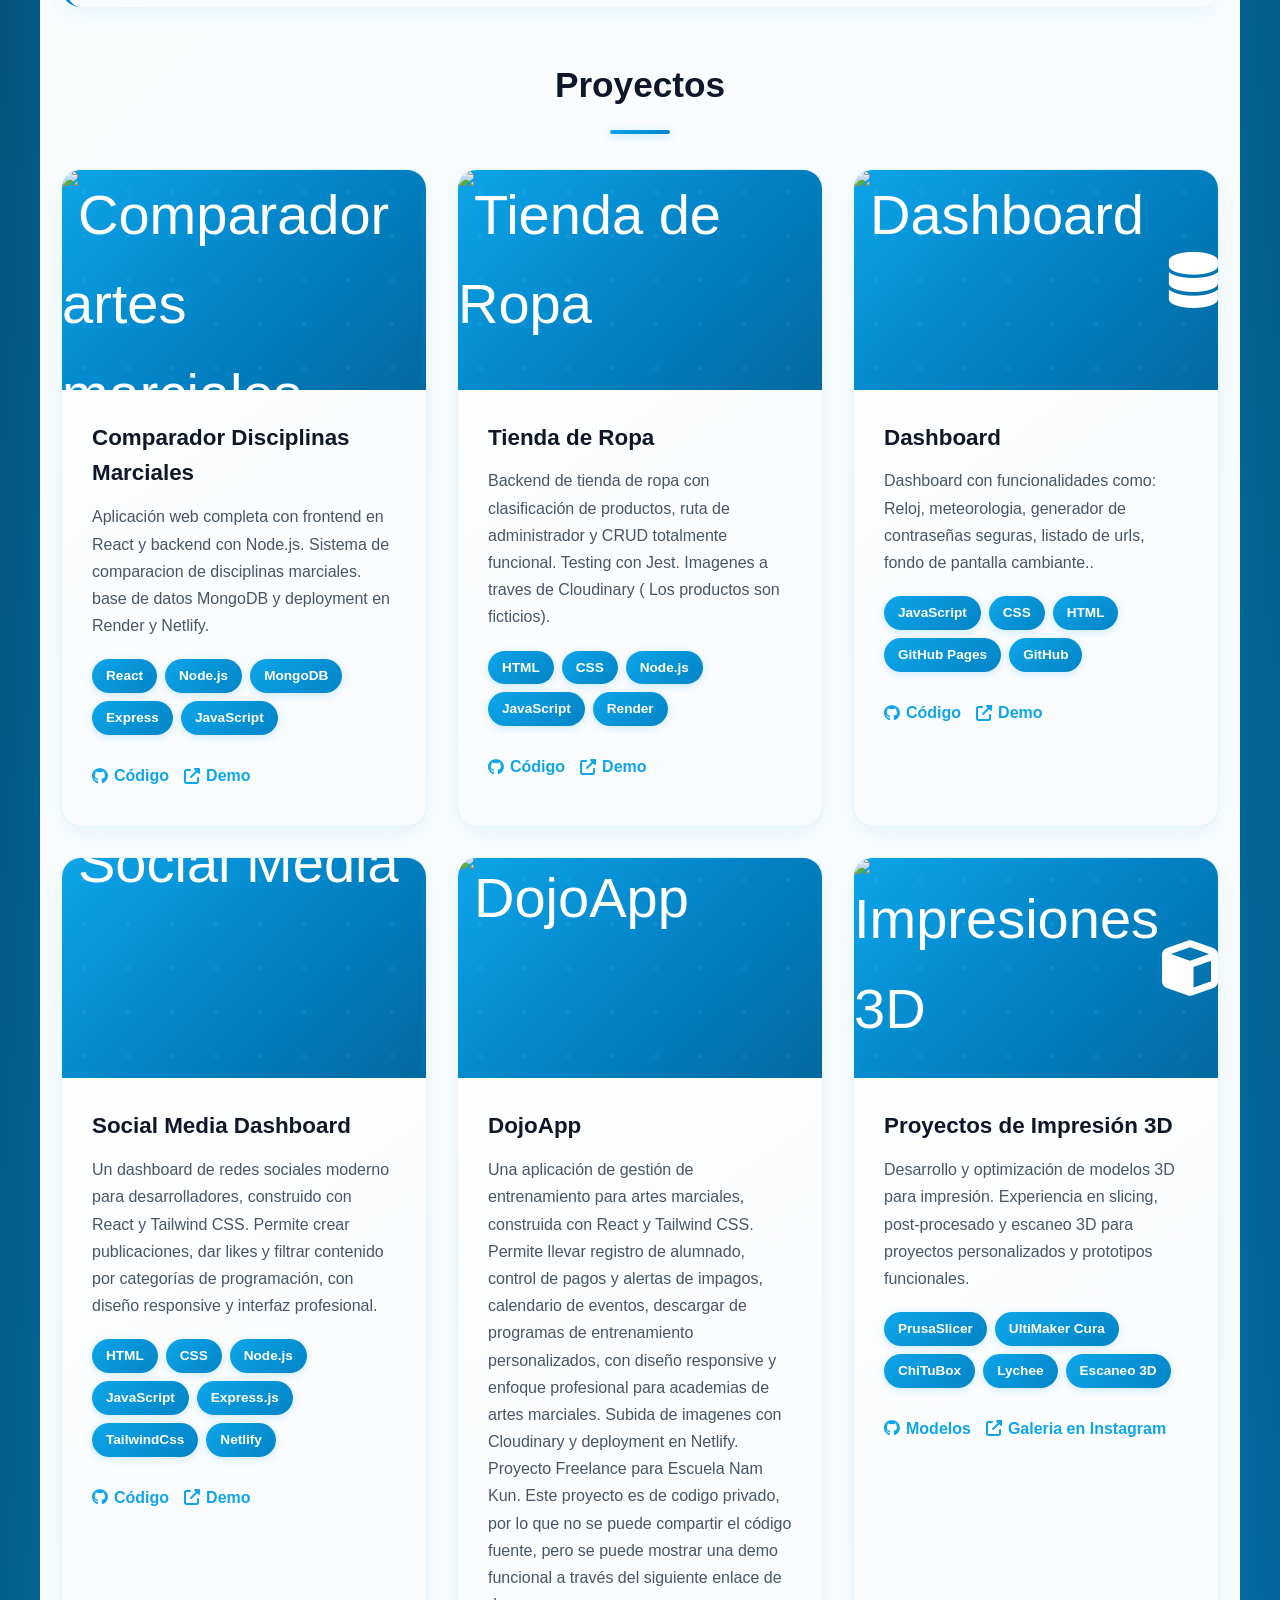
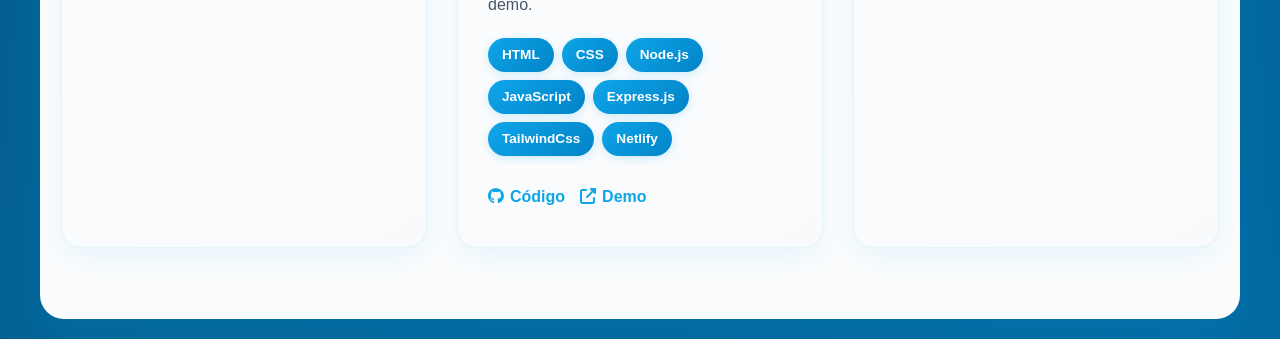
==== commit a8b2bb6c: "bases" ====
--- a/index.html
+++ b/index.html
@@ -507,8 +507,8 @@
             
             <!-- AQUÍ CAMBIAS TU DESCRIPCIÓN PERSONAL -->
             <p class="about-me">
-               ¡De 21 años en un sector completamente diferente (con 2 ascensos bien merecidos) a conquistar el mundo del código! Desarrollador Full Stack especializado en React, Node.js y MongoDB,
-               con un enfoque fresco en el desarrollo web moderno. Dominio sólido de tecnologías frontend (HTML, CSS, Tailwind, JavaScript) y backend (Express, SQL). 
+               Desarrollador Full Stack especializado en React, Node.js y MongoDB,
+               con un enfoque fresco en el desarrollo web moderno. Dominio sólido de tecnologías frontend (HTML, CSS, Tailwind, JavaScript) y backend (Node, Java, Express, SQL, NoSQL). 
                Bonus track: experiencia en impresión 3D con PrusaSlicer, UltiMaker Cura, ChiTuBox y Lychee, además de técnicas de escaneo 3D. 
                Por si fuera poco, soy monitor de defensa personal certificado por FEDAMC y Ministerio del Interior, Campeón de España 2021 y 2023 en defensa personal, y medalla de bronce 2022. 
                ¡Mismo enfoque estratégico, diferentes herramientas: siempre creando soluciones innovadoras y escalables!
@@ -569,8 +569,7 @@
                         <span class="tech-item">Node.js</span>
                         <span class="tech-item">Express</span>
                         <span class="tech-item">Java</span>
-                        <span class="tech-item">MongoDB</span>
-                        <span class="tech-item">SQL</span>
+                        
                         <span class="tech-item">JWT / Bcrypt</span>
                         <span class="tech-item">Pruebas Unitarias(Jest, Mocha)</span>                    
                     </div>
@@ -606,6 +605,25 @@
                         <span class="tech-item">Render</span>
                         <span class="tech-item">Netlify</span>
                         <span class="tech-item">GitHub Pages</span>
+                        
+                                               
+                        
+                    </div>
+                </div>
+                <!-- Bases de Datos-->
+                <div class="tech-category">
+                    <h3 class="tech-category-title">
+                        <div class="tech-category-icon">
+                            <i class="fas fa-tools"></i>
+                        </div>
+                        Bases de Datos
+                    </h3>
+                    <div class="tech-list">                      
+                        <span class="tech-item">SQL</span>
+                        <span class="tech-item">MySQL</span>
+                        <span class="tech-item">PostgreSQL</span>
+                        <span class="tech-item">MongoDB</span>
+                        
                         
                                                
                         
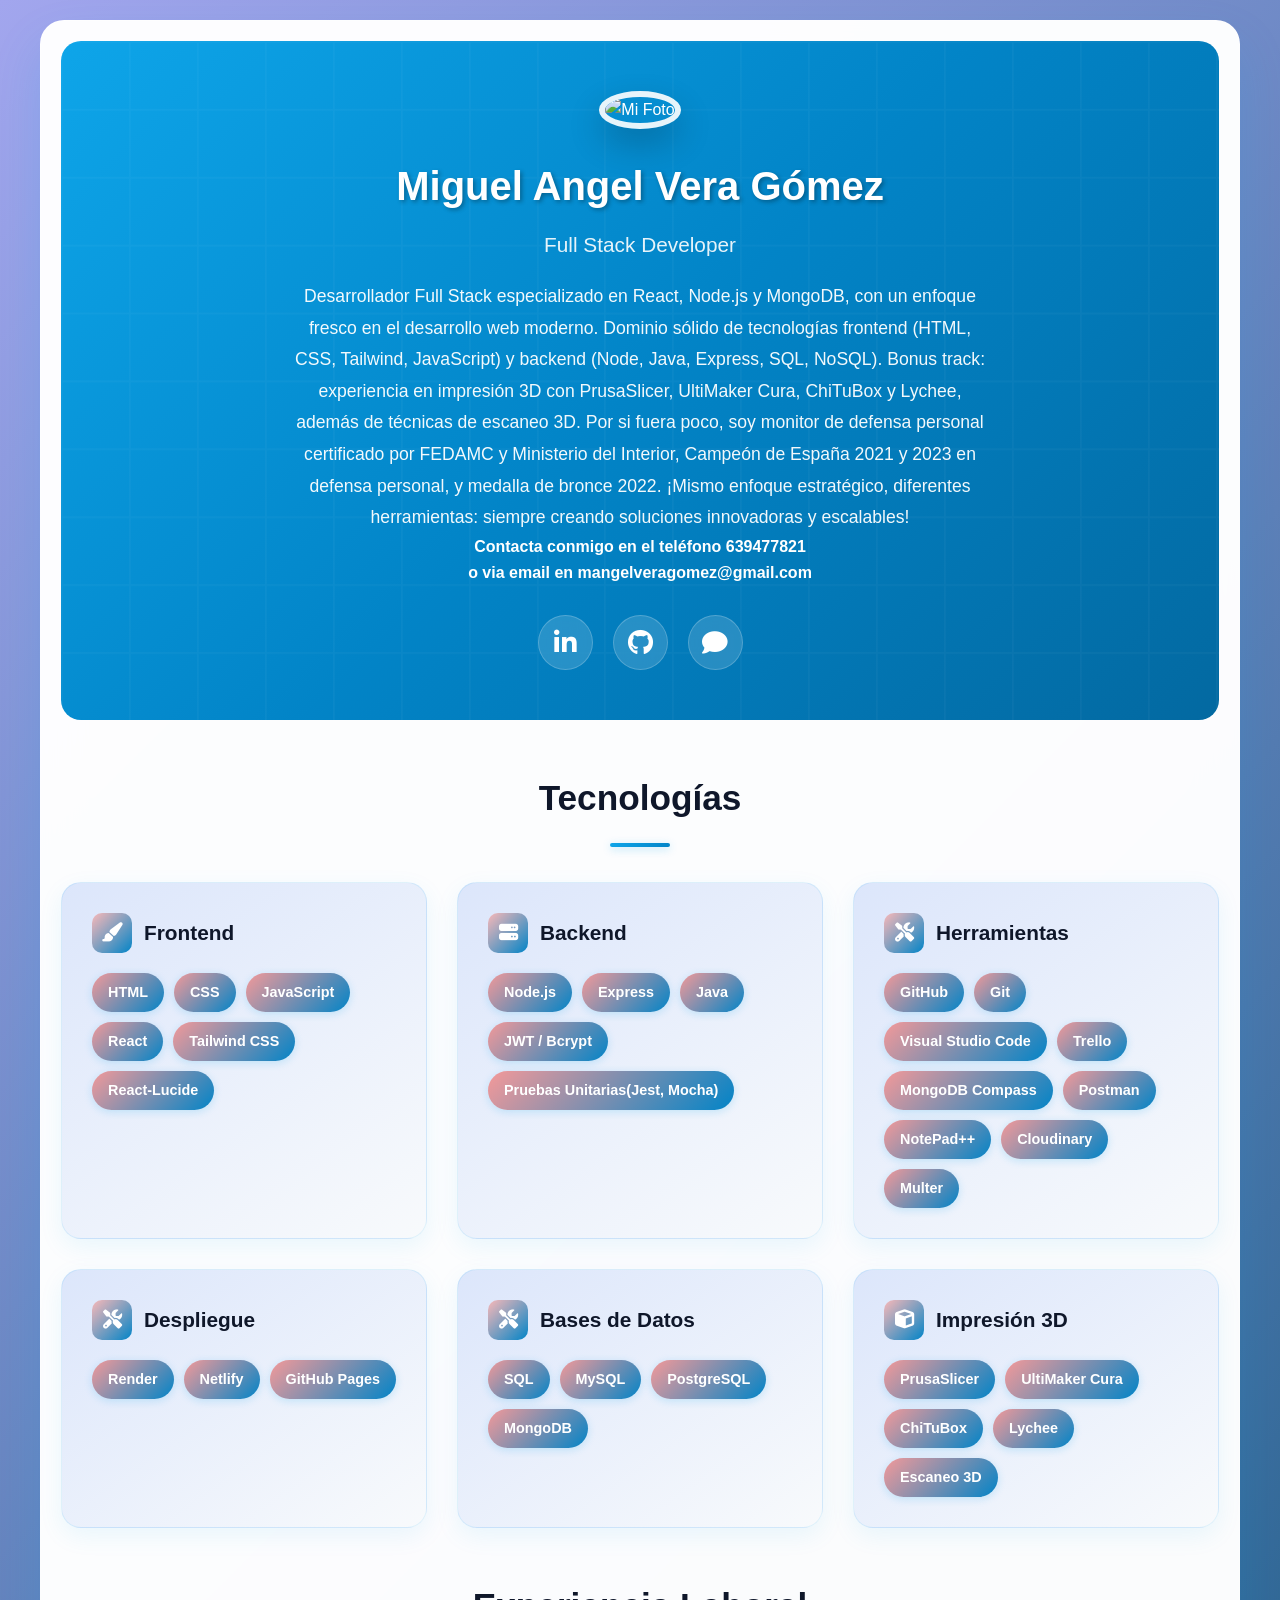
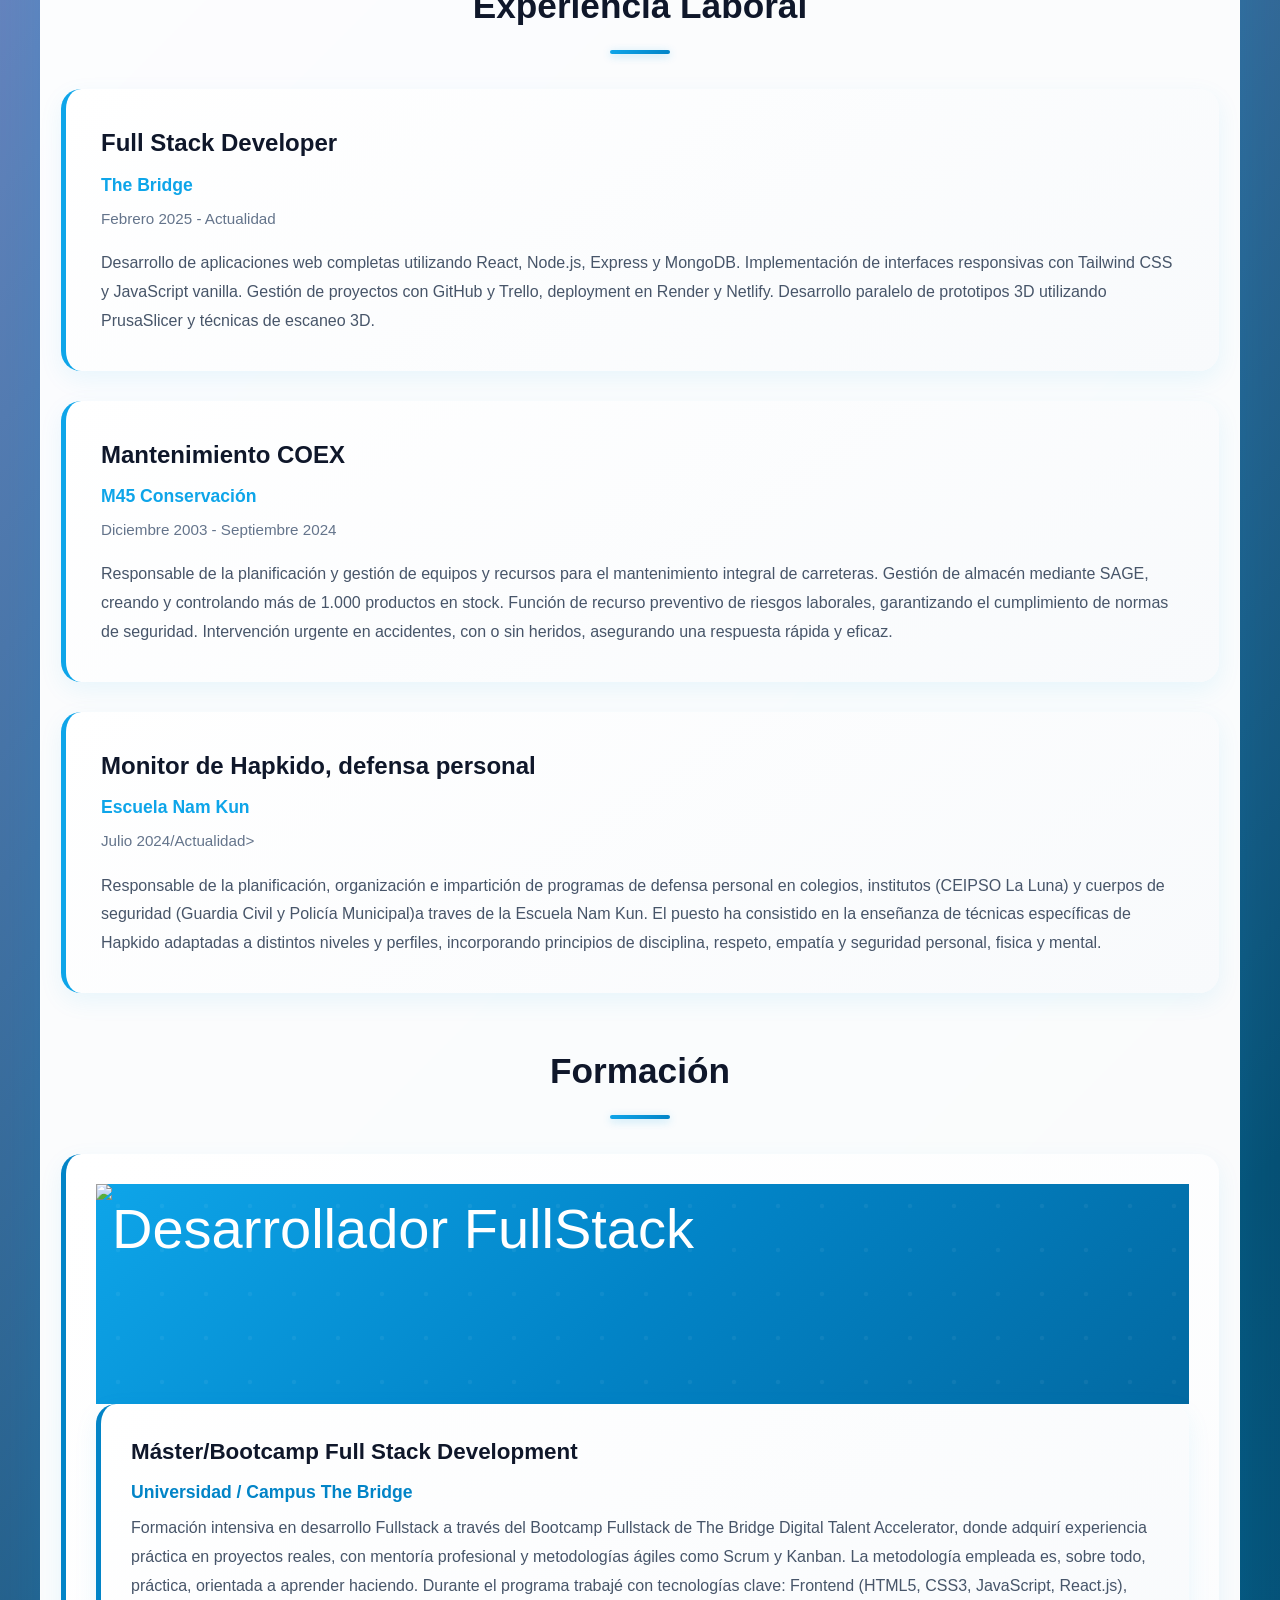
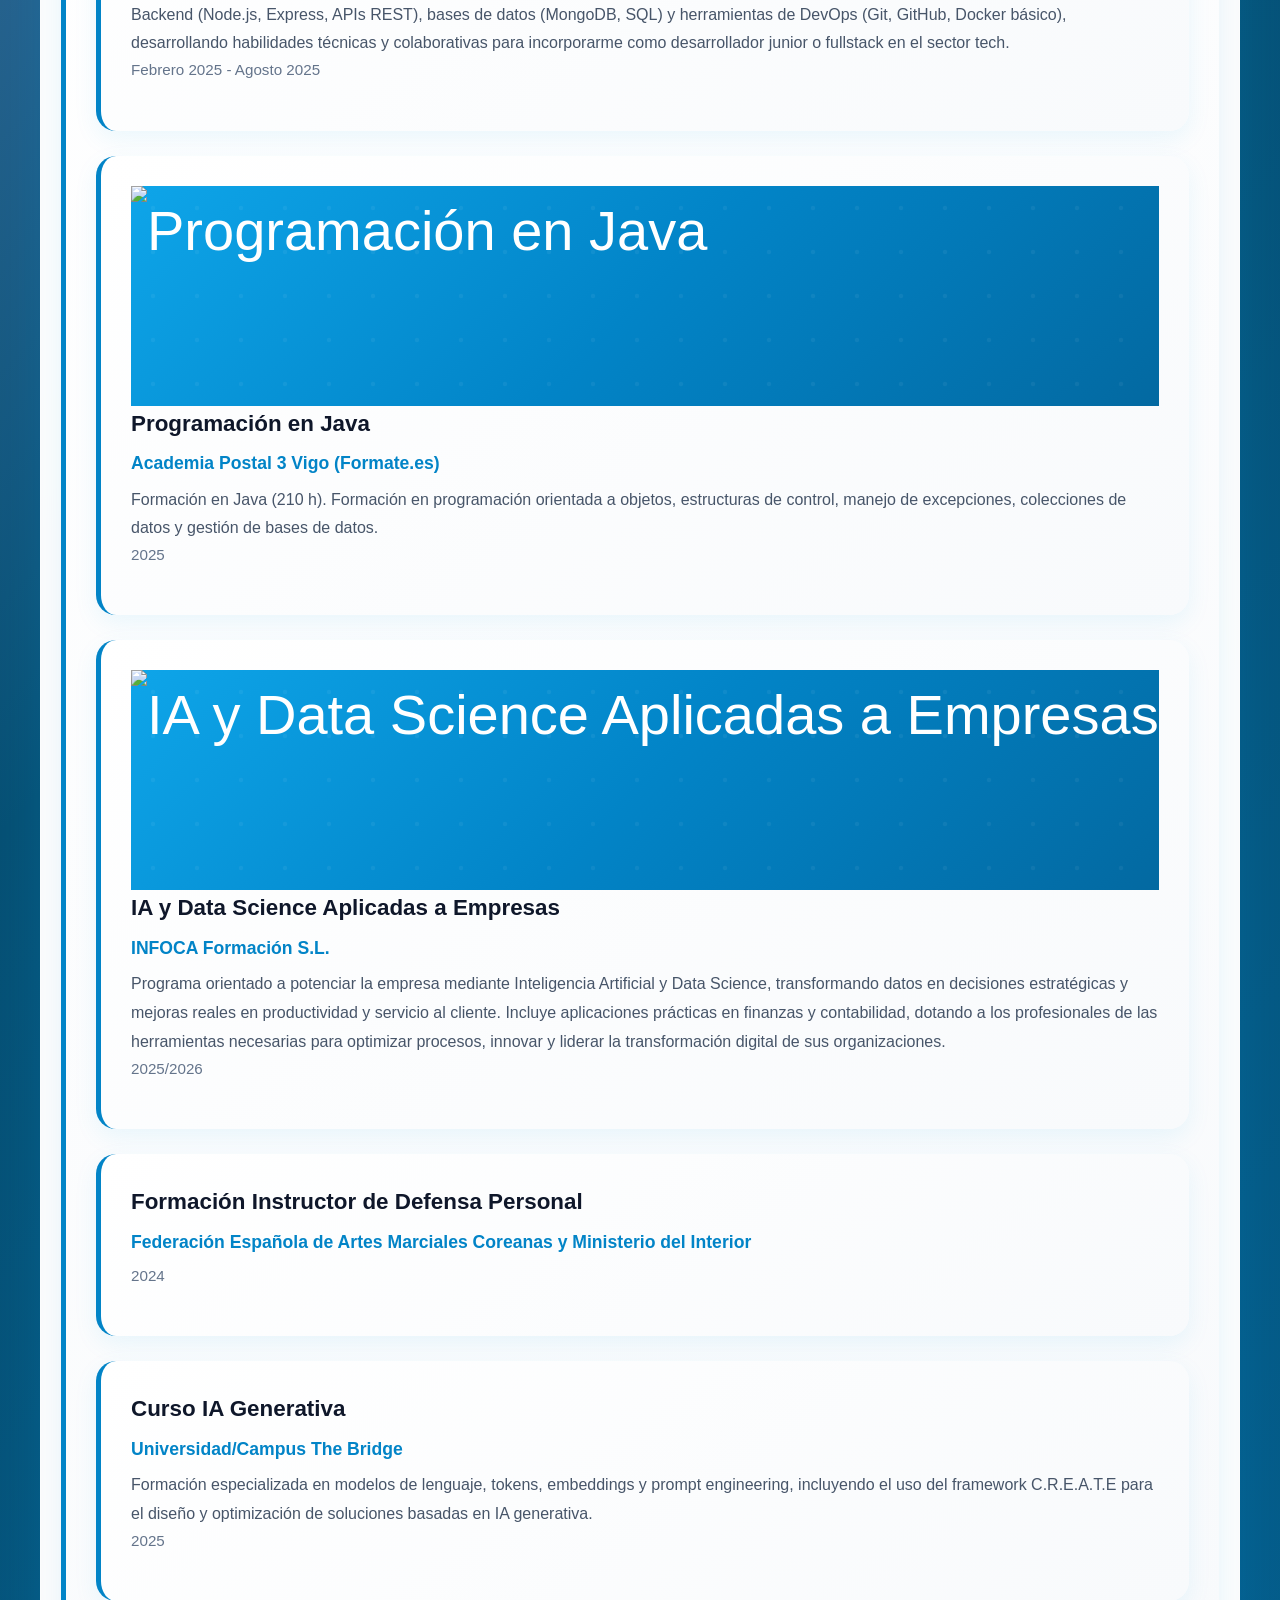
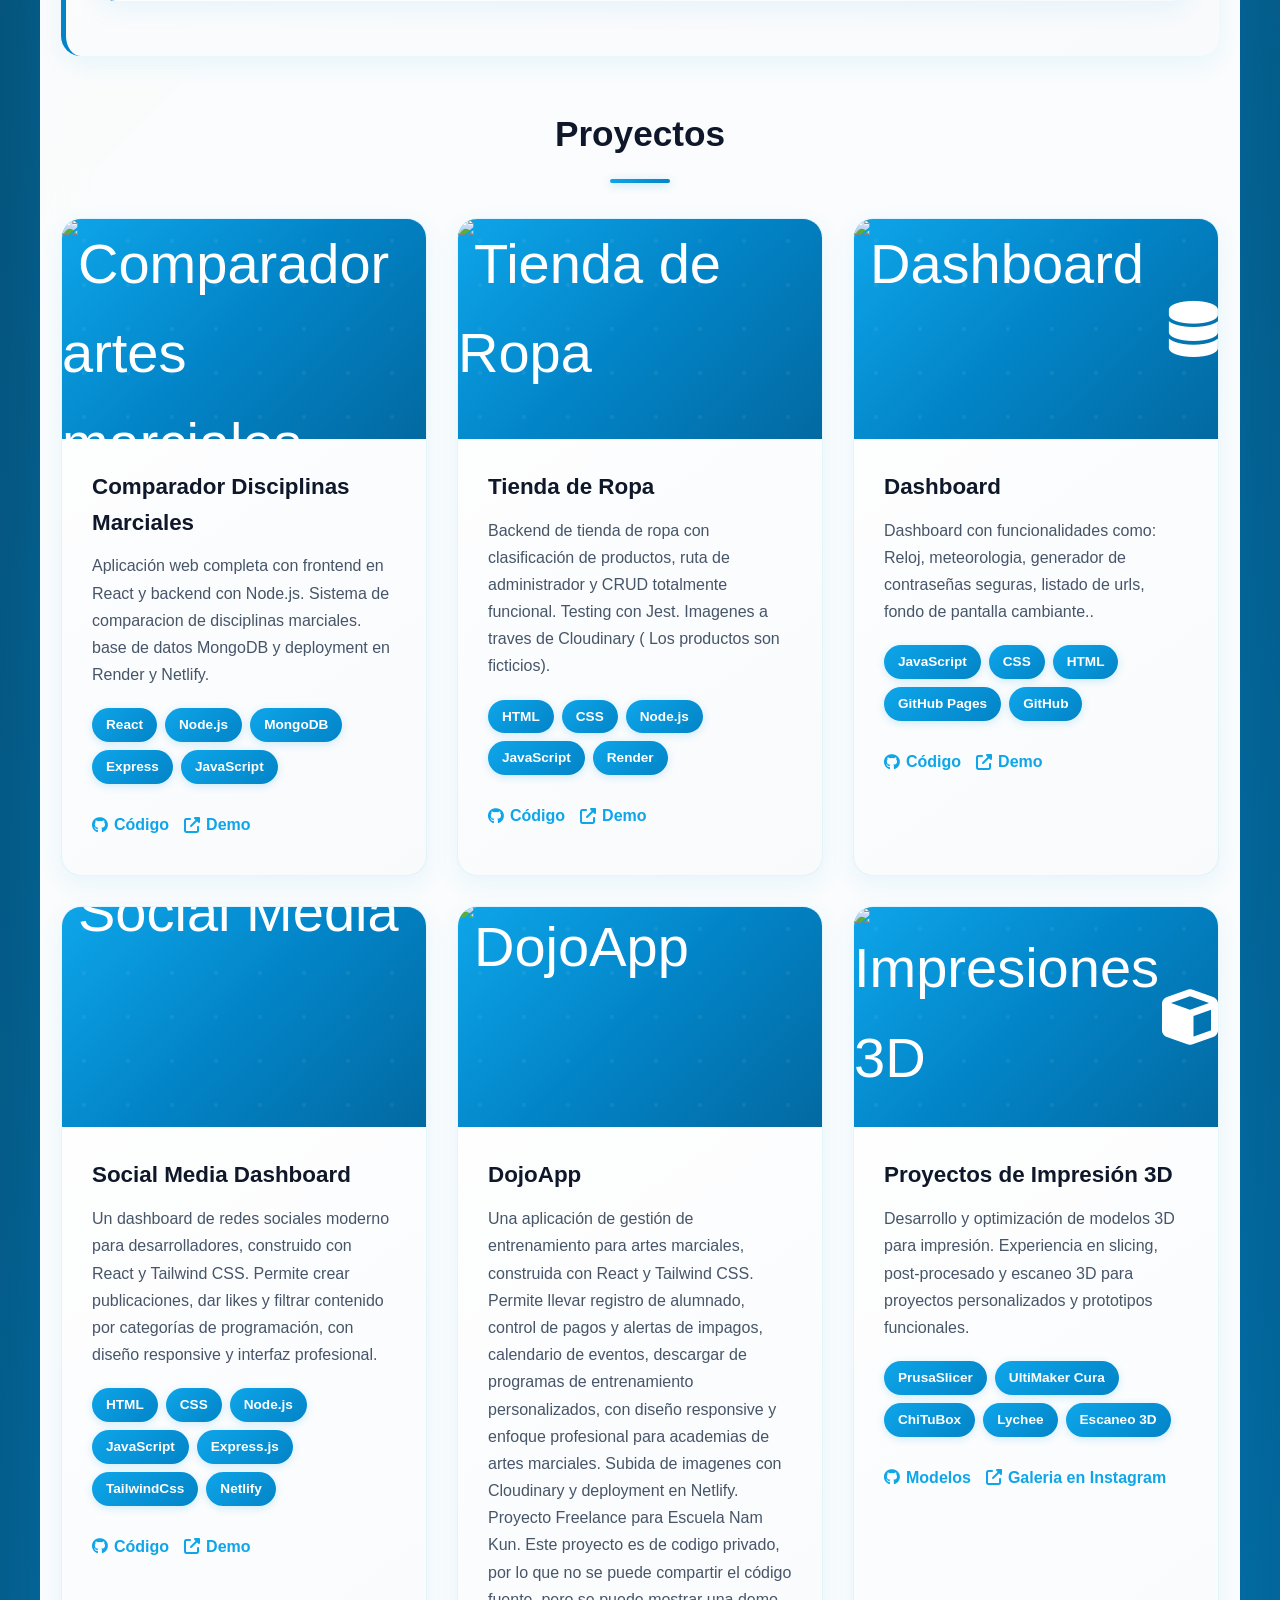
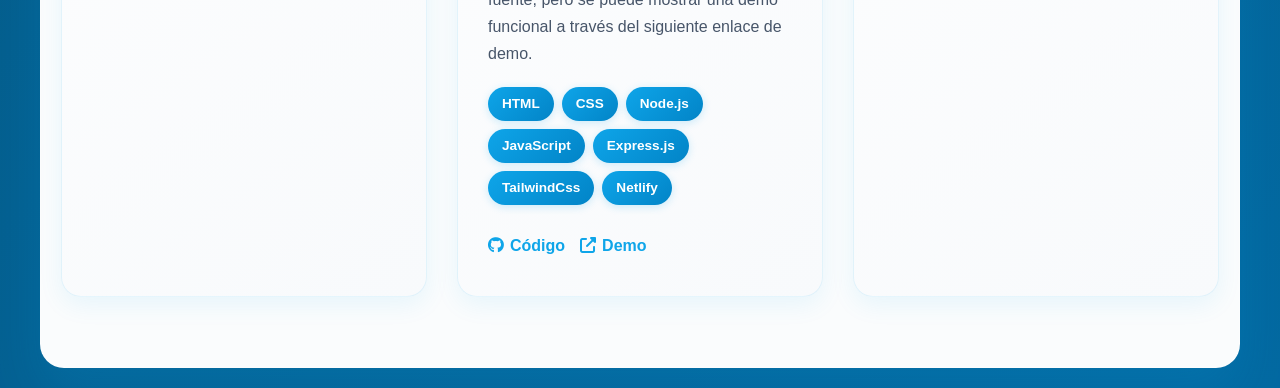
==== commit 58dd00e4: "color" ====
--- a/index.html
+++ b/index.html
@@ -167,7 +167,7 @@
         }
 
         .tech-category {
-            background: linear-gradient(145deg, #ffffff 0%, #f8fafc 100%);
+            background: linear-gradient(145deg, #dce6fb 0%, #f8fafc 100%);
             border-radius: 20px;
             padding: 30px;
             box-shadow: 0 8px 25px rgba(14, 165, 233, 0.08);
@@ -194,7 +194,7 @@
         .tech-category-icon {
             width: 40px;
             height: 40px;
-            background: linear-gradient(135deg, #f47c7c 0%, #0284c7 100%);
+            background: linear-gradient(135deg, #f9b8b8 0%, #0284c7 100%);
             border-radius: 10px;
             display: flex;
             align-items: center;
@@ -210,7 +210,7 @@
         }
 
         .tech-item {
-            background: linear-gradient(135deg, #e90e5e 0%, #0284c7 100%);
+            background: linear-gradient(135deg, #f49999 0%, #0284c7 100%);
             color: white;
             padding: 8px 16px;
             border-radius: 20px;
@@ -591,6 +591,8 @@
                         <span class="tech-item">MongoDB Compass</span>
                         <span class="tech-item">Postman</span>
                         <span class="tech-item">NotePad++</span>
+                        <span class="tech-item">Cloudinary</span>
+                        <span class="tech-item">Multer</span>
                     </div>
                 </div>
                 <!-- Despliegues -->
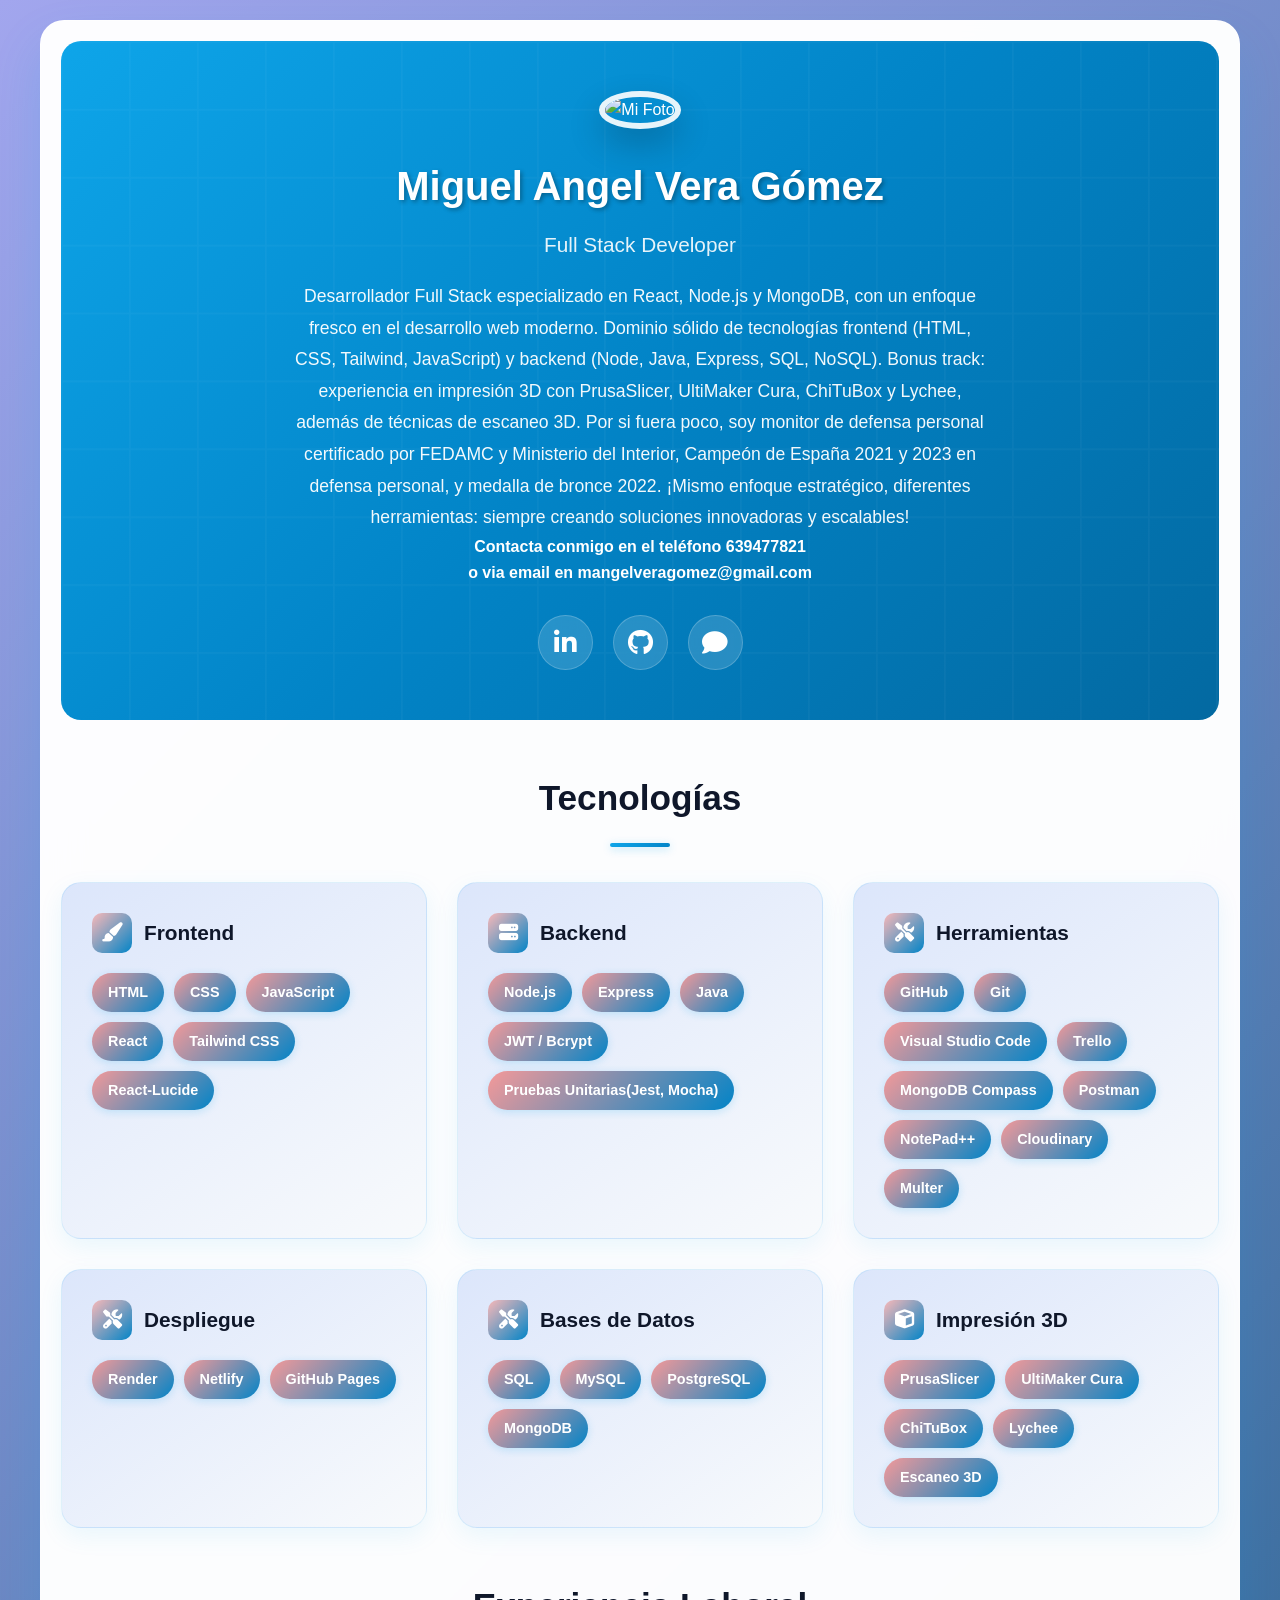
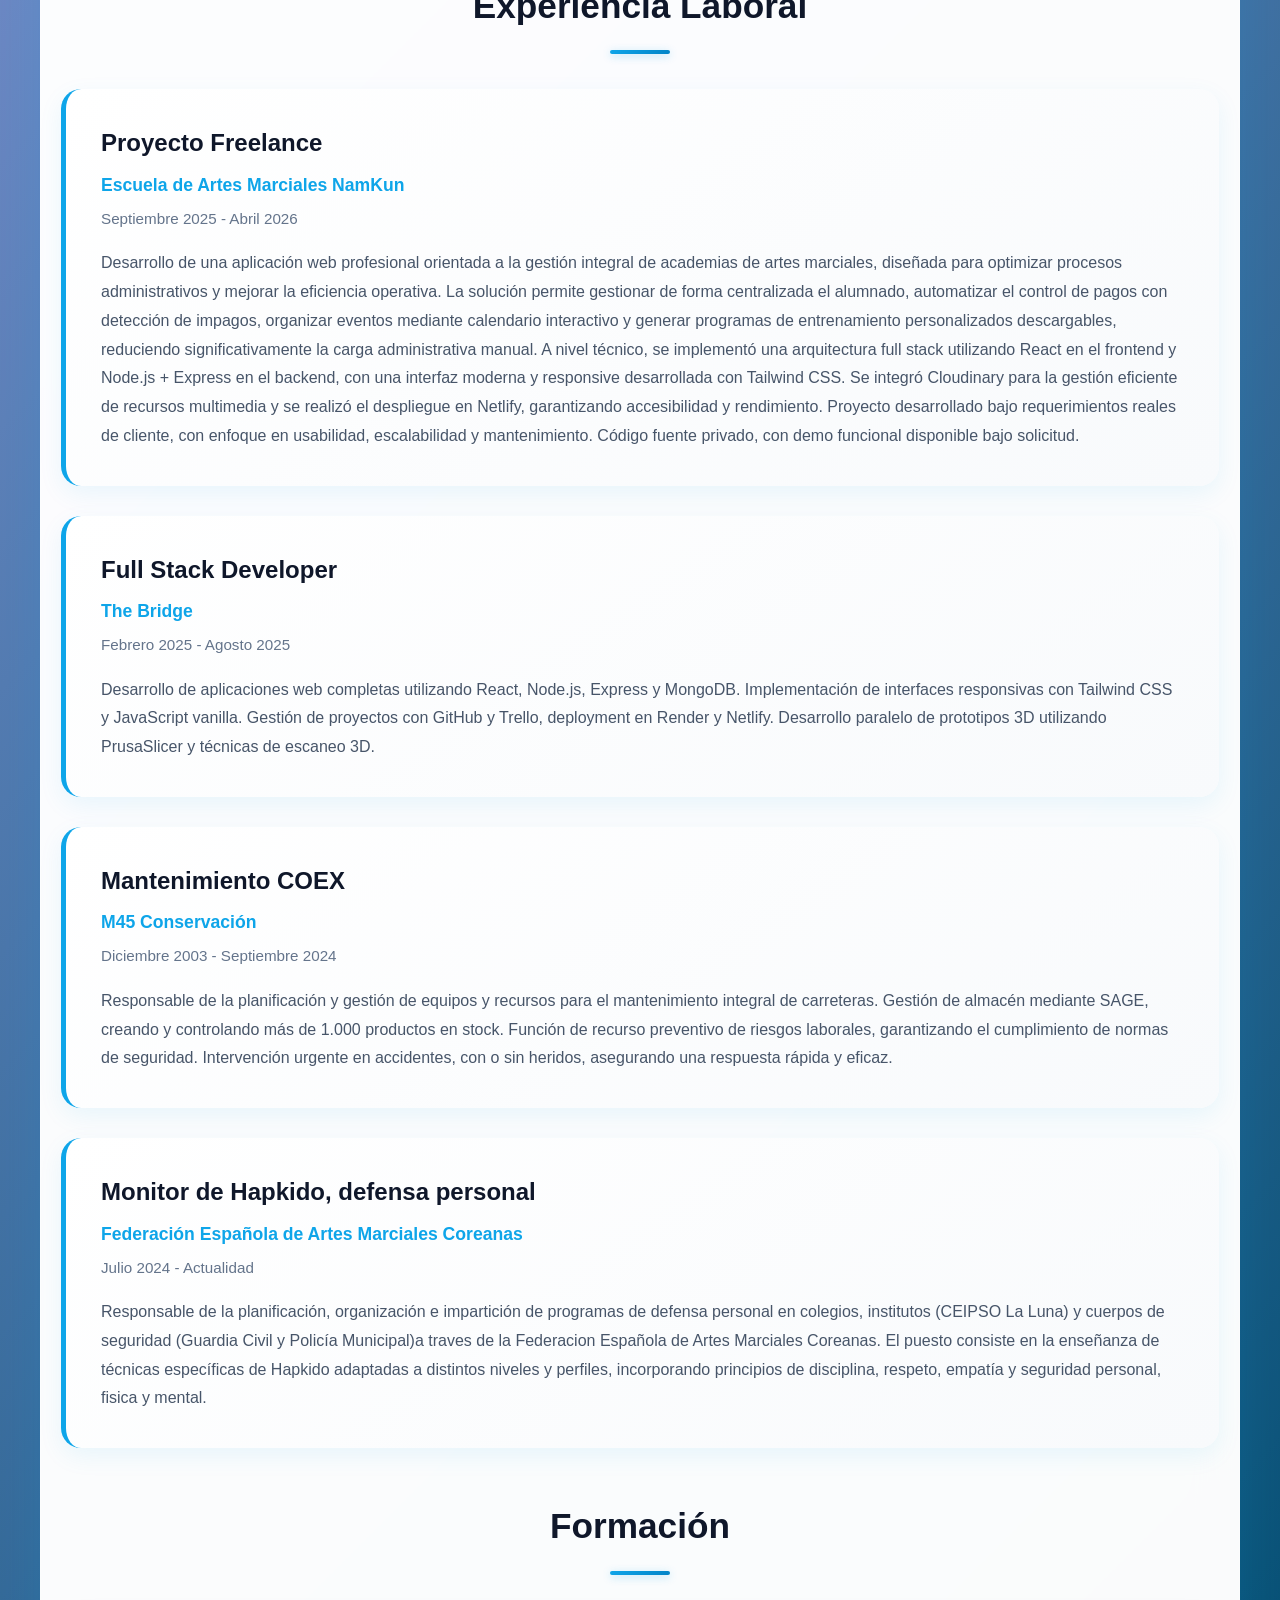
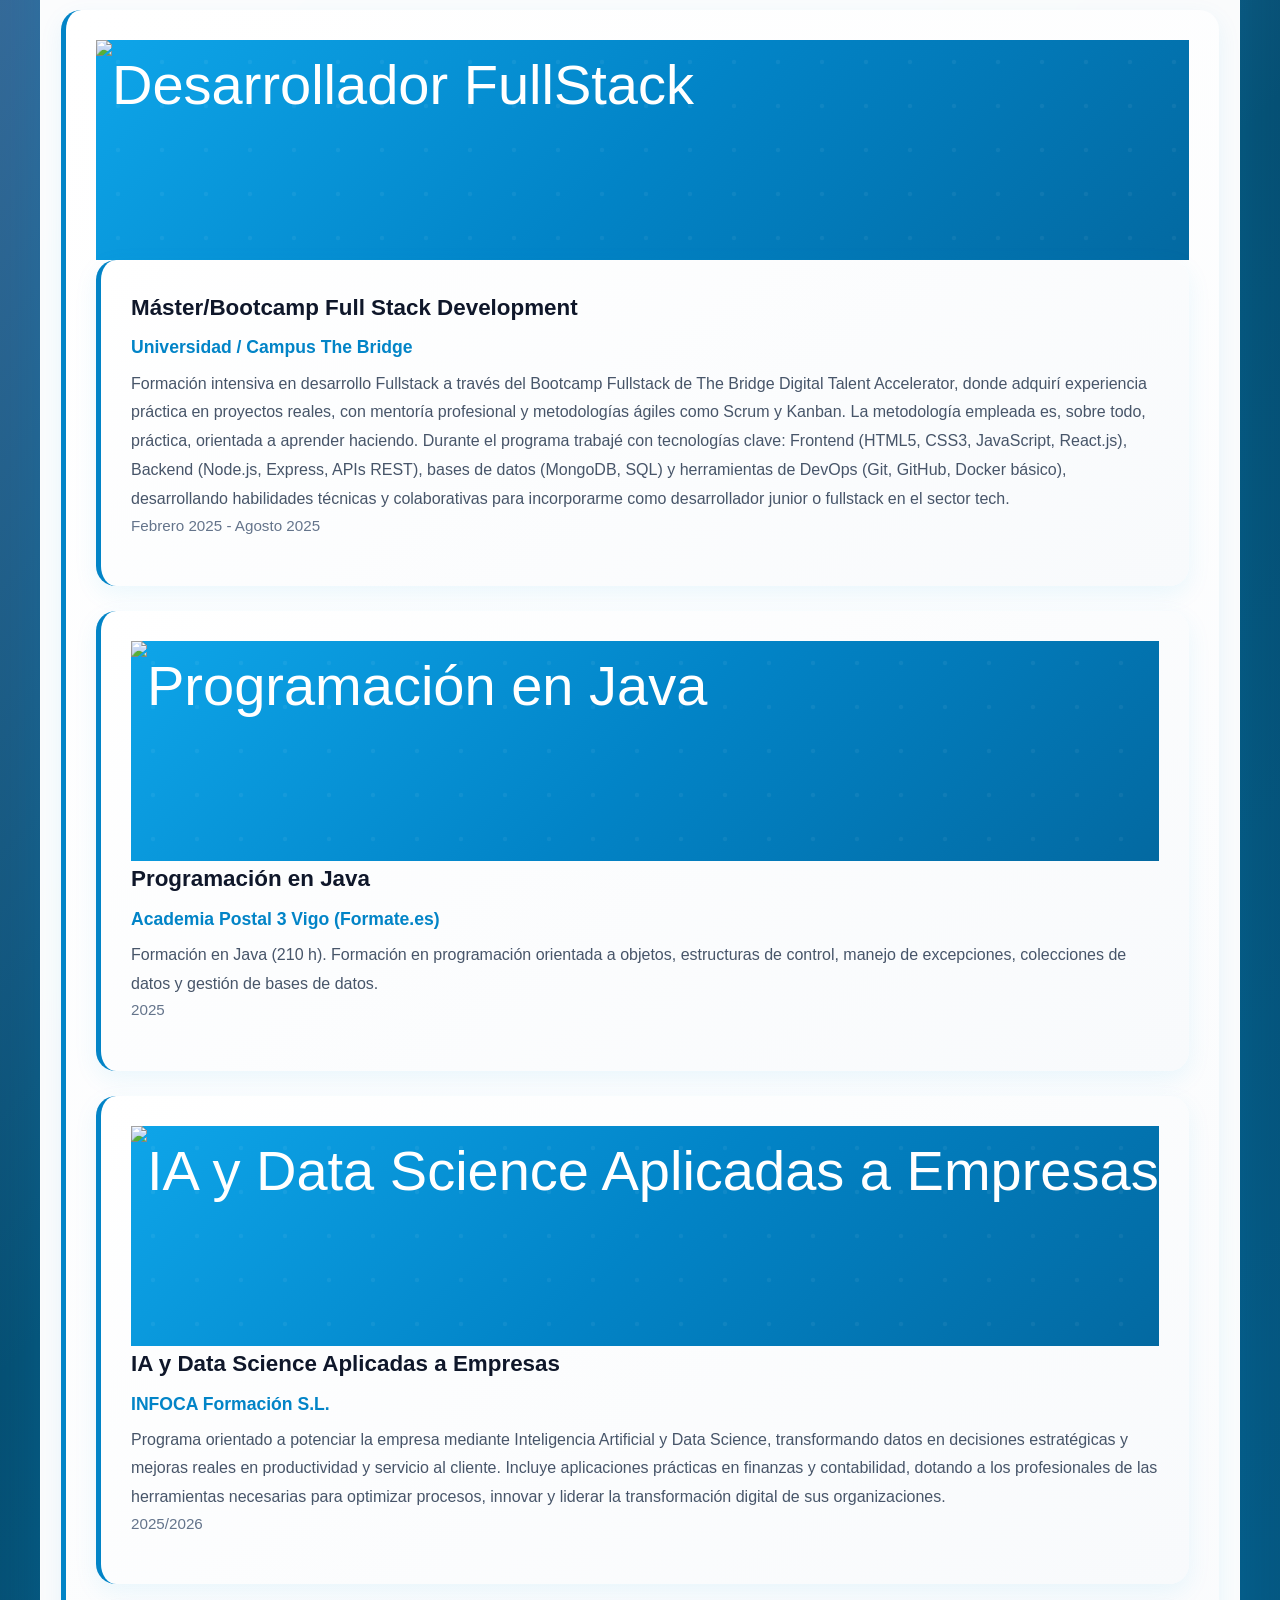
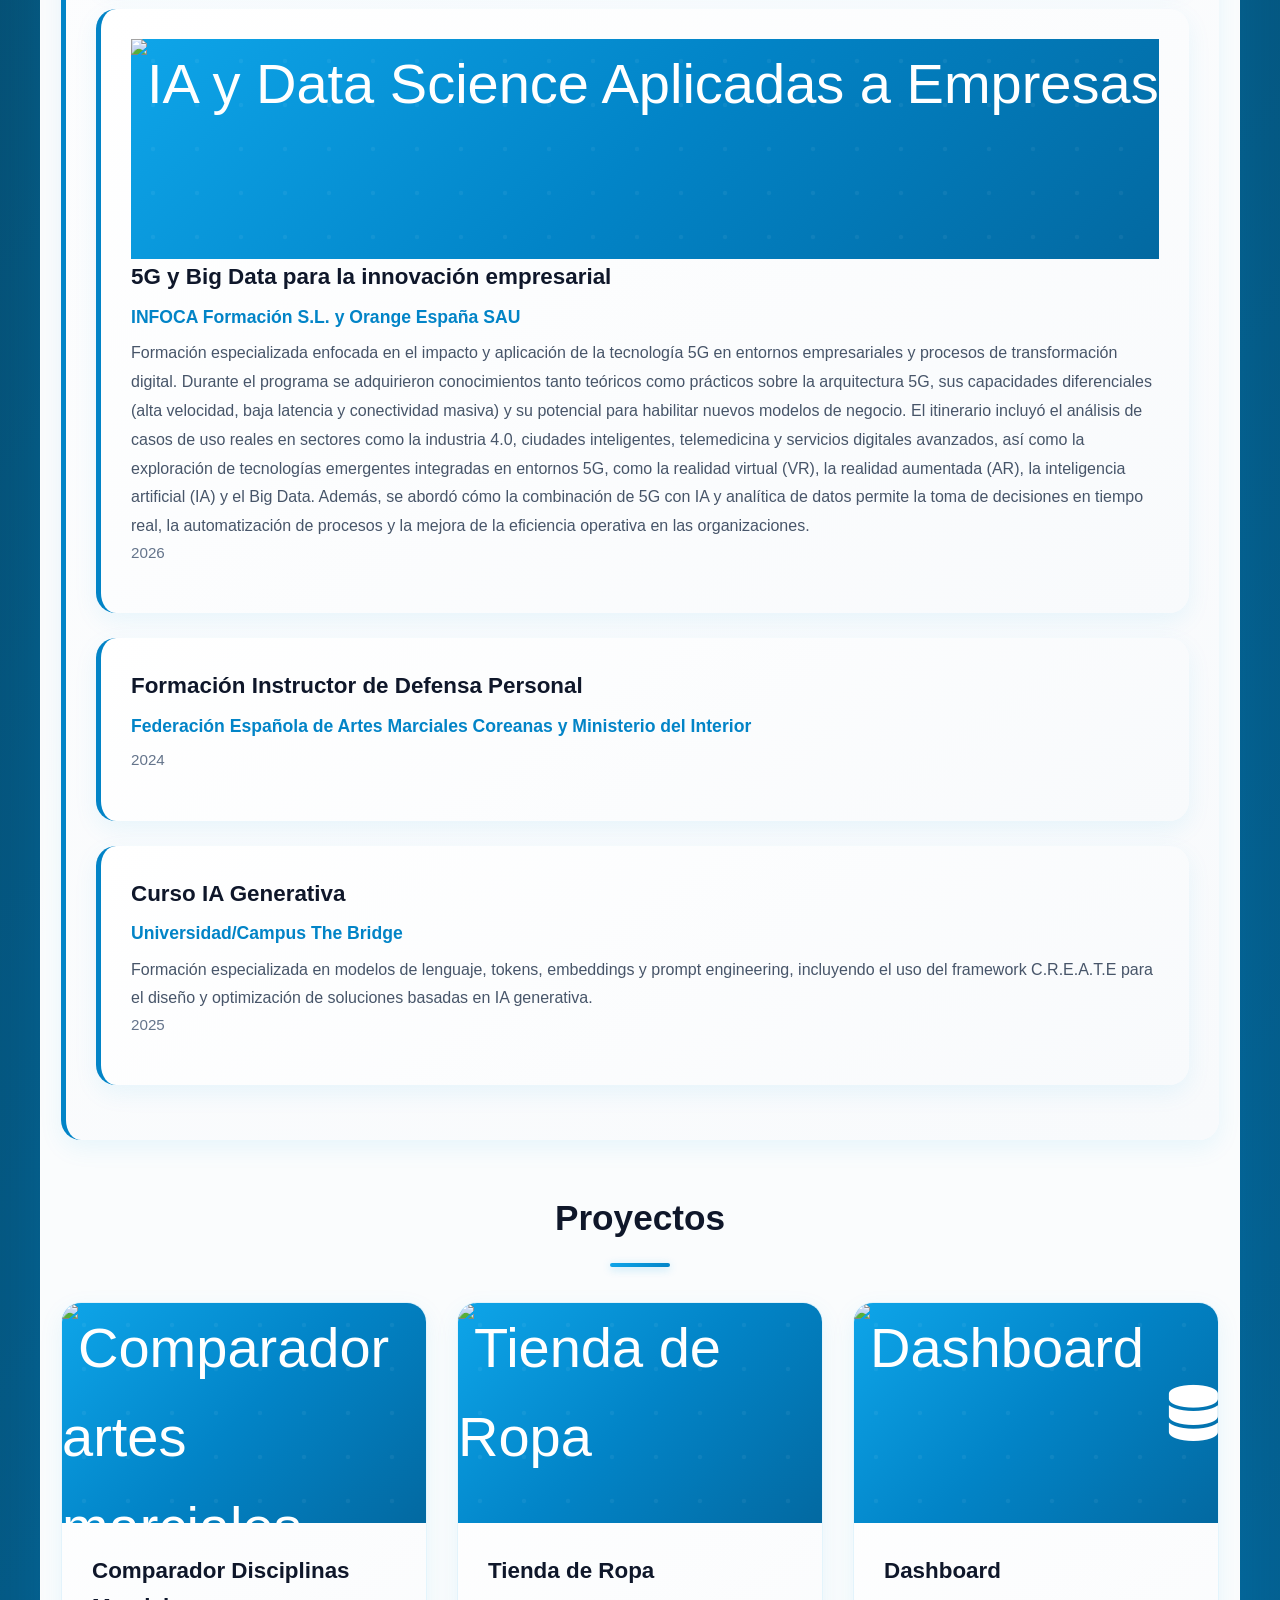
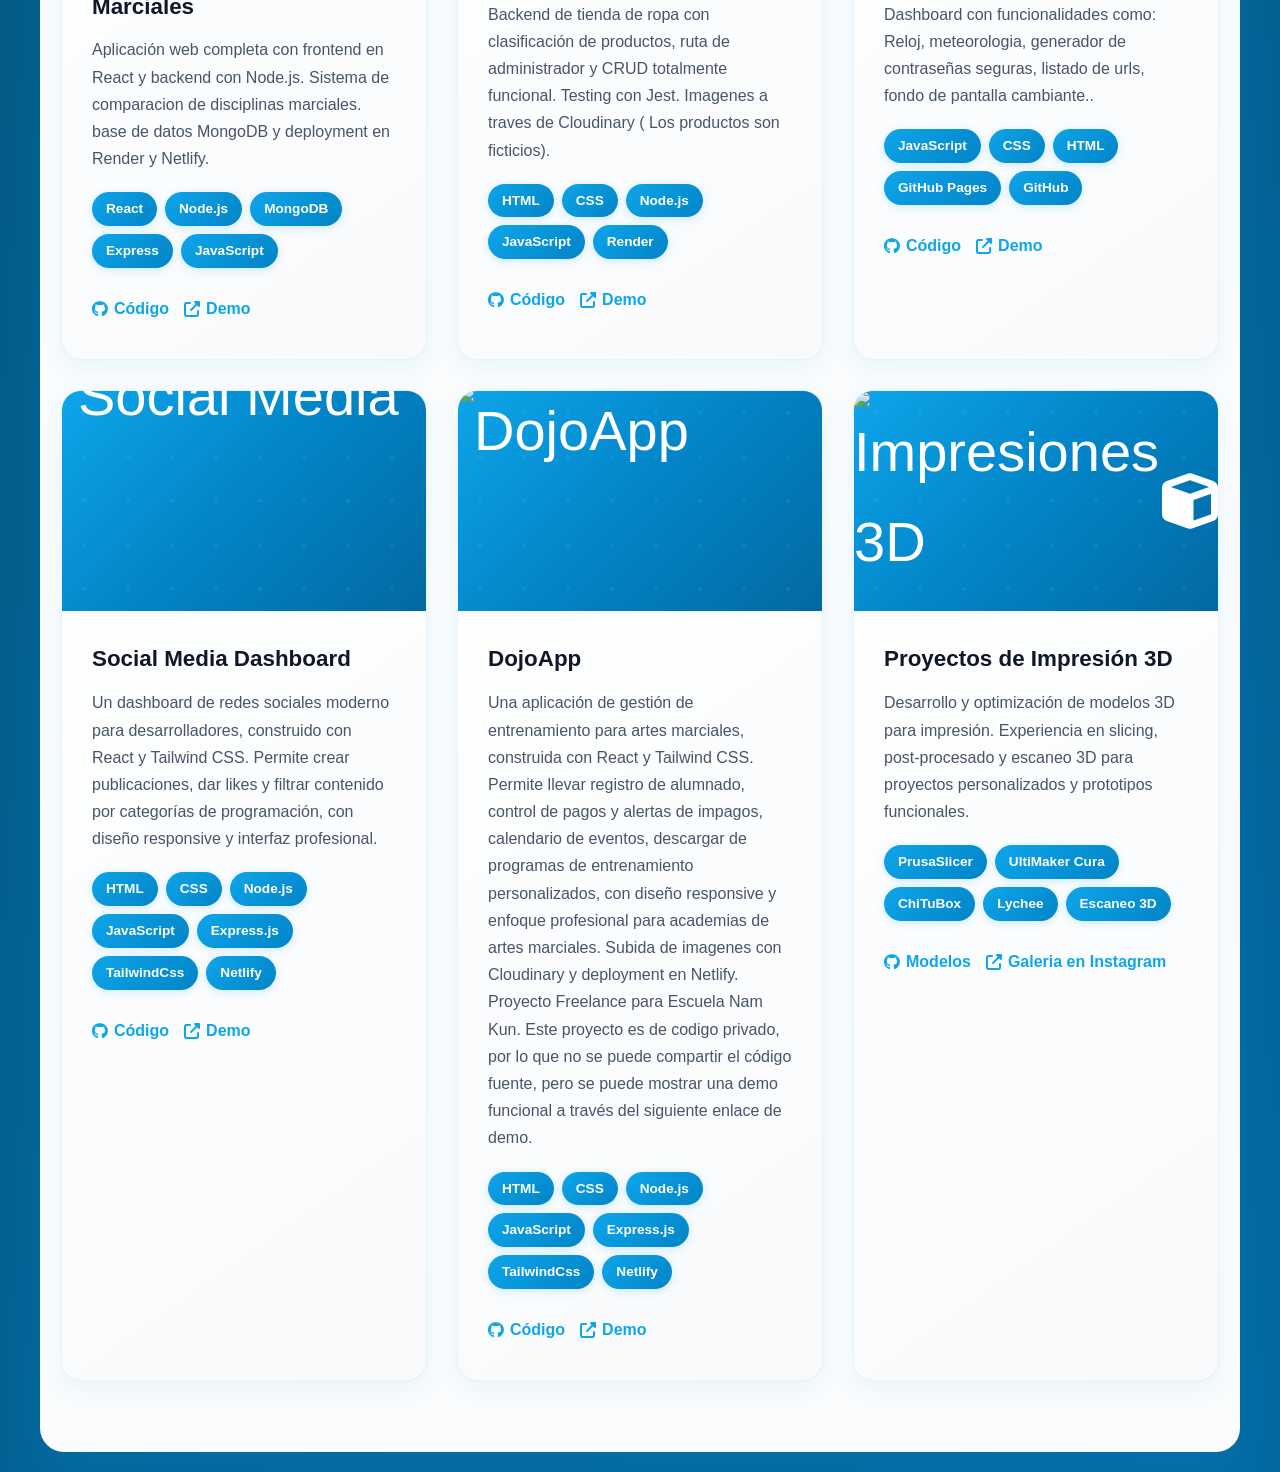
==== commit 0933f908: "5g" ====
--- a/index.html
+++ b/index.html
@@ -654,12 +654,28 @@
         <!-- ========== EXPERIENCIA LABORAL ========== -->
         <section class="section">
             <h2 class="section-title">Experiencia Laboral</h2>
+
+            <!-- EXPERIENCIA 1 - DUPLICAR ESTE BLOQUE PARA MÁS EXPERIENCIAS -->
+            <div class="experience-item">
+                <h3 class="job-title">Proyecto Freelance</h3>
+                <p class="company">Escuela de Artes Marciales NamKun</p>
+                <p class="period">Septiembre 2025 - Abril 2026</p>
+                <p class="job-description">
+                    Desarrollo de una aplicación web profesional orientada a la gestión integral de academias de artes marciales, diseñada para optimizar procesos administrativos y mejorar la eficiencia operativa.
+
+La solución permite gestionar de forma centralizada el alumnado, automatizar el control de pagos con detección de impagos, organizar eventos mediante calendario interactivo y generar programas de entrenamiento personalizados descargables, reduciendo significativamente la carga administrativa manual.
+
+A nivel técnico, se implementó una arquitectura full stack utilizando React en el frontend y Node.js + Express en el backend, con una interfaz moderna y responsive desarrollada con Tailwind CSS. Se integró Cloudinary para la gestión eficiente de recursos multimedia y se realizó el despliegue en Netlify, garantizando accesibilidad y rendimiento.
+
+Proyecto desarrollado bajo requerimientos reales de cliente, con enfoque en usabilidad, escalabilidad y mantenimiento. Código fuente privado, con demo funcional disponible bajo solicitud.
+                </p>
+            </div>
             
             <!-- EXPERIENCIA 1 - DUPLICAR ESTE BLOQUE PARA MÁS EXPERIENCIAS -->
             <div class="experience-item">
                 <h3 class="job-title">Full Stack Developer</h3>
                 <p class="company">The Bridge </p>
-                <p class="period">Febrero 2025 - Actualidad</p>
+                <p class="period">Febrero 2025 - Agosto 2025</p>
                 <p class="job-description">
                     Desarrollo de aplicaciones web completas utilizando React, Node.js, Express y MongoDB. 
                     Implementación de interfaces responsivas con Tailwind CSS y JavaScript vanilla. 
@@ -680,9 +696,9 @@
             <!--EXPERIENCIA 3-->
             <div class="experience-item">
                 <h3 class="job-title">Monitor de Hapkido, defensa personal</h3>
-                <p class="company">Escuela Nam Kun</p>
-                <p class="period">Julio 2024/Actualidad></p>
-                <p class="job-description">Responsable de la planificación, organización e impartición de programas de defensa personal en colegios, institutos (CEIPSO La Luna) y cuerpos de seguridad (Guardia Civil y Policía Municipal)a traves de la Escuela Nam Kun. El puesto ha consistido en la enseñanza de técnicas específicas de Hapkido adaptadas a distintos niveles y perfiles, incorporando principios de disciplina, respeto, empatía y seguridad personal, fisica y mental.
+                <p class="company">Federación Española de Artes Marciales Coreanas</p>
+                <p class="period">Julio 2024 - Actualidad</p>
+                <p class="job-description">Responsable de la planificación, organización e impartición de programas de defensa personal en colegios, institutos (CEIPSO La Luna) y cuerpos de seguridad (Guardia Civil y Policía Municipal)a traves de la Federacion Española de Artes Marciales Coreanas. El puesto consiste en la enseñanza de técnicas específicas de Hapkido adaptadas a distintos niveles y perfiles, incorporando principios de disciplina, respeto, empatía y seguridad personal, fisica y mental.
             </div>
         </section>
 
@@ -734,14 +750,33 @@
                 innovar y liderar la transformación digital de sus organizaciones.
                 </p>
                 <p class="period">2025/2026</p>
+             </div> 
+             
+             <!-- FORMACIÓN 4 -->
+             <div class="education-item">
+                 <div class="project-image">
+                 <img src="https://res.cloudinary.com/dchedntcz/image/upload/v1777537853/5g_zai5fl.jpg"
+                 alt="IA y Data Science Aplicadas a Empresas"
+                 class="project-img" width="370" height="300">
+             </div>
+                <h3 class="degree">5G y Big Data para la innovación empresarial</h3>
+                 <p class="institution">INFOCA Formación S.L. y Orange España SAU</p>
+                 <p class="job-description">
+                 Formación especializada enfocada en el impacto y aplicación de la tecnología 5G en entornos empresariales y procesos de transformación digital. Durante el programa se adquirieron conocimientos tanto teóricos como prácticos sobre la arquitectura 5G, sus capacidades diferenciales (alta velocidad, baja latencia y conectividad masiva) y su potencial para habilitar nuevos modelos de negocio.
+
+                El itinerario incluyó el análisis de casos de uso reales en sectores como la industria 4.0, ciudades inteligentes, telemedicina y servicios digitales avanzados, así como la exploración de tecnologías emergentes integradas en entornos 5G, como la realidad virtual (VR), la realidad aumentada (AR), la inteligencia artificial (IA) y el Big Data.
+
+                Además, se abordó cómo la combinación de 5G con IA y analítica de datos permite la toma de decisiones en tiempo real, la automatización de procesos y la mejora de la eficiencia operativa en las organizaciones.
+                </p>
+                <p class="period">2026</p>
              </div>   
-            <!-- FORMACIÓN 4 -->
+            <!-- FORMACIÓN 5 -->
             <div class="education-item">
                 <h3 class="degree">Formación Instructor de Defensa Personal</h3>
                 <p class="institution">Federación Española de Artes Marciales Coreanas y Ministerio del Interior </p>
                 <p class="period">2024</p>
             </div>
-            <!-- FORMACIÓN 5 -->
+            <!-- FORMACIÓN 6 -->
              <div class="education-item">
                 <h3 class="degree">Curso IA Generativa</h3>
                 <p class="institution">Universidad/Campus The Bridge</p>
@@ -901,7 +936,7 @@
                             <span class="tech-tag">Netlify</span>
                         </div>
                         <div class="project-links">
-                            <a href="https://github.com/MAVGDev/SocialMedia.git" class="project-link" target="_blank">
+                            <a href="" class="project-link" target="_blank">
                                 <i class="fab fa-github"></i> Código
                             </a>
                             <a href="https://namkunapp.netlify.app/" class="project-link" target="_blank">
